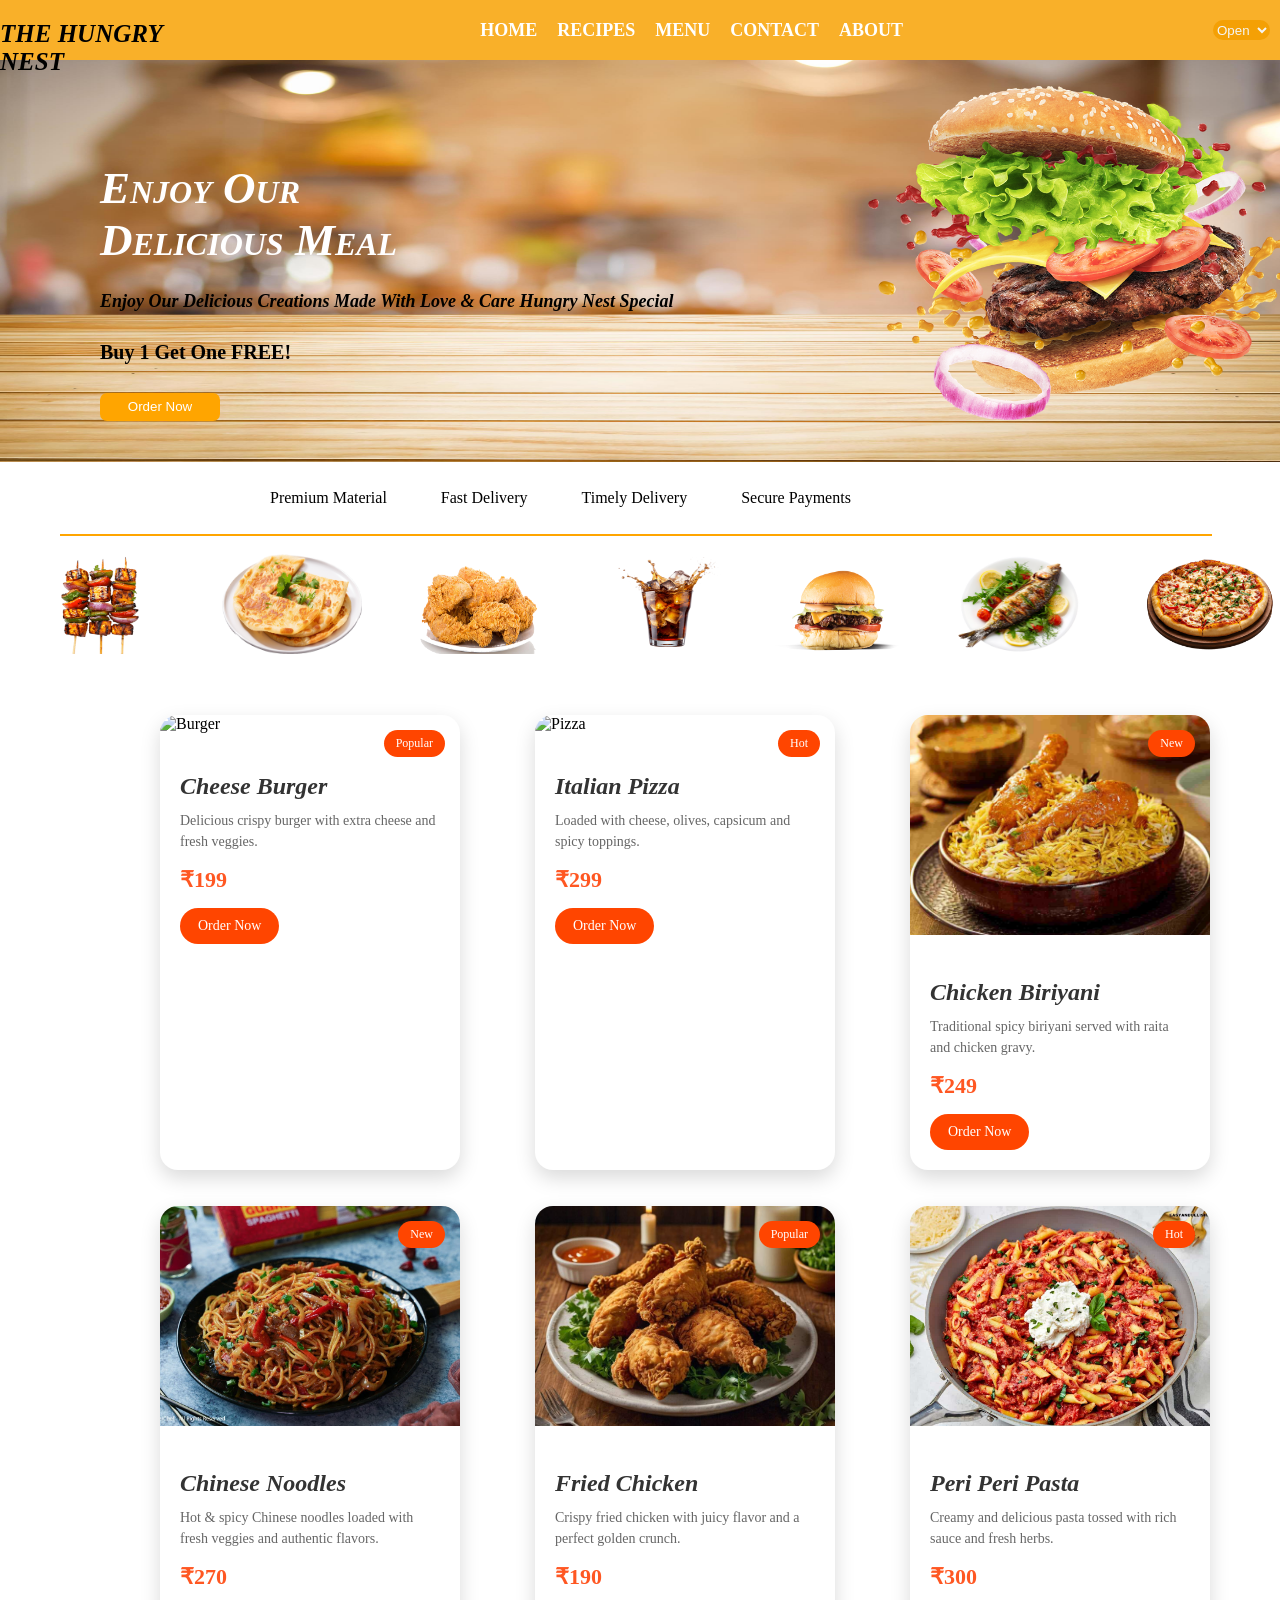
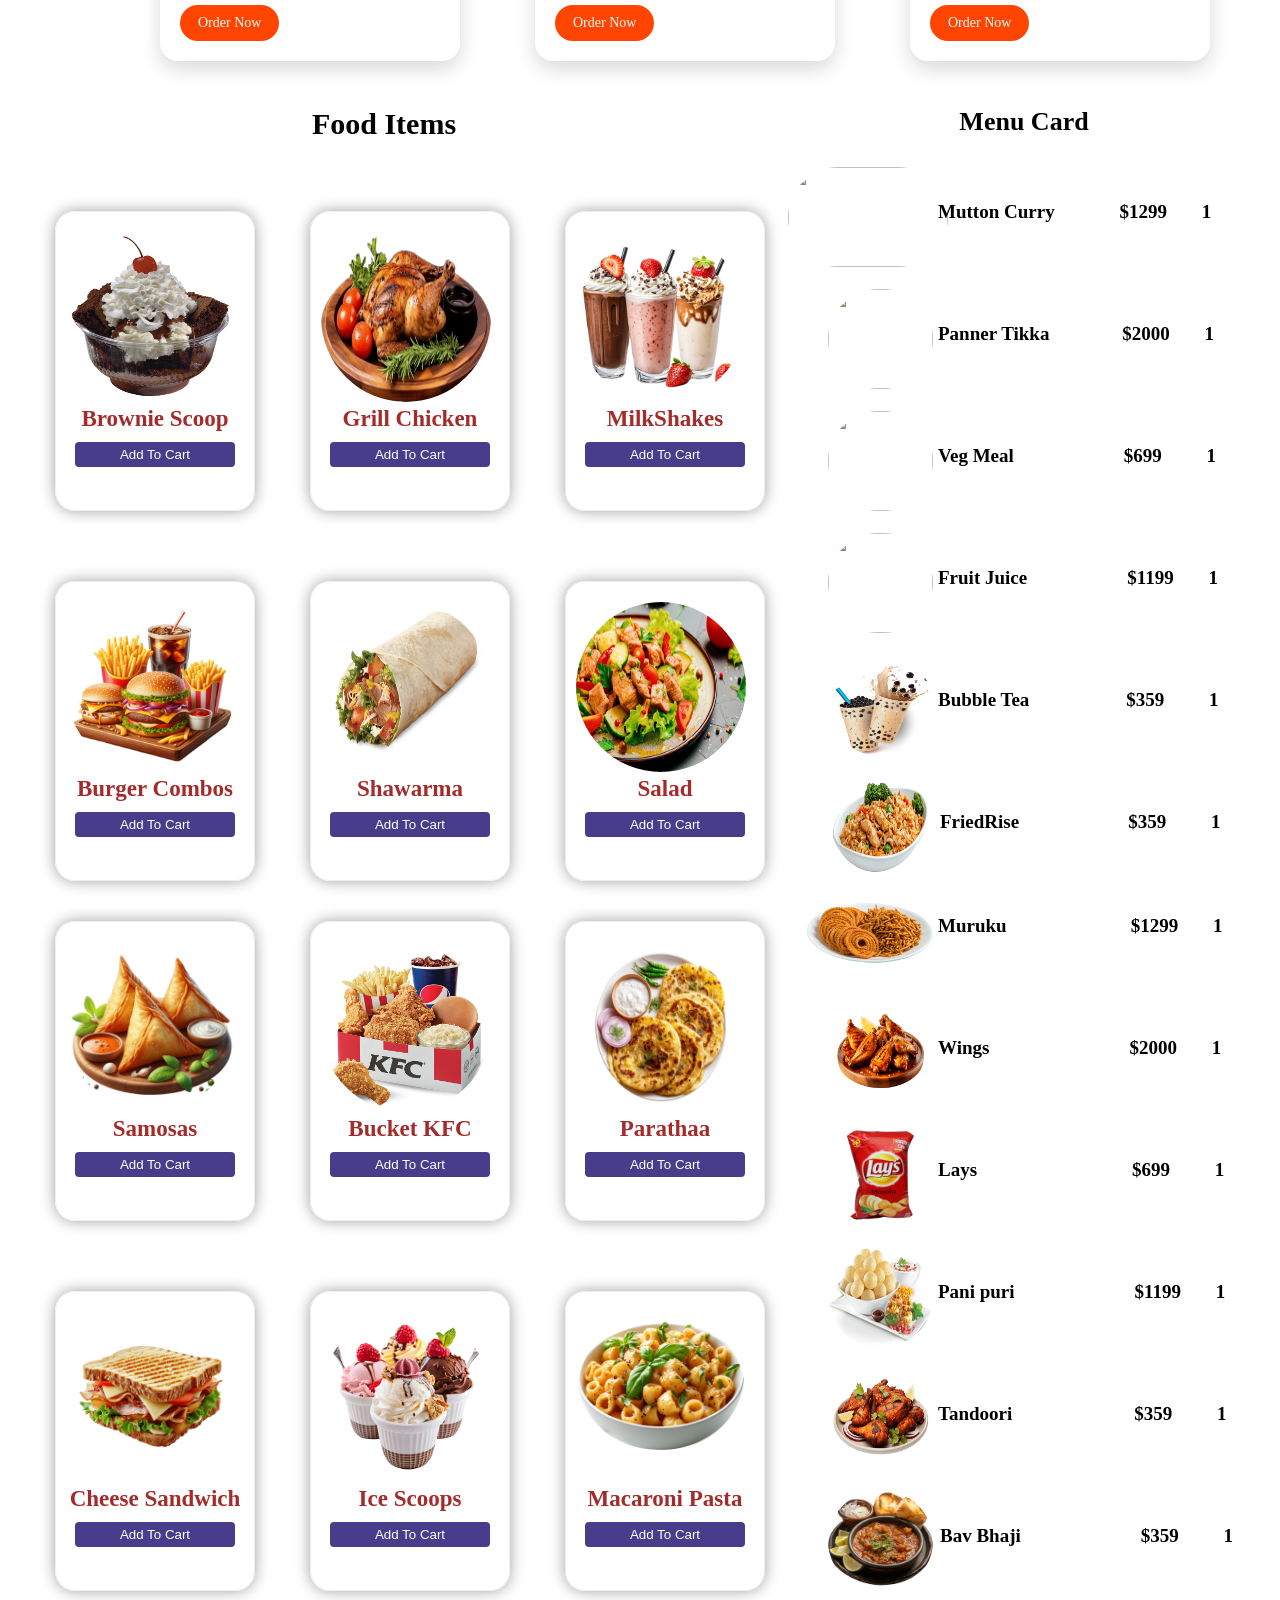
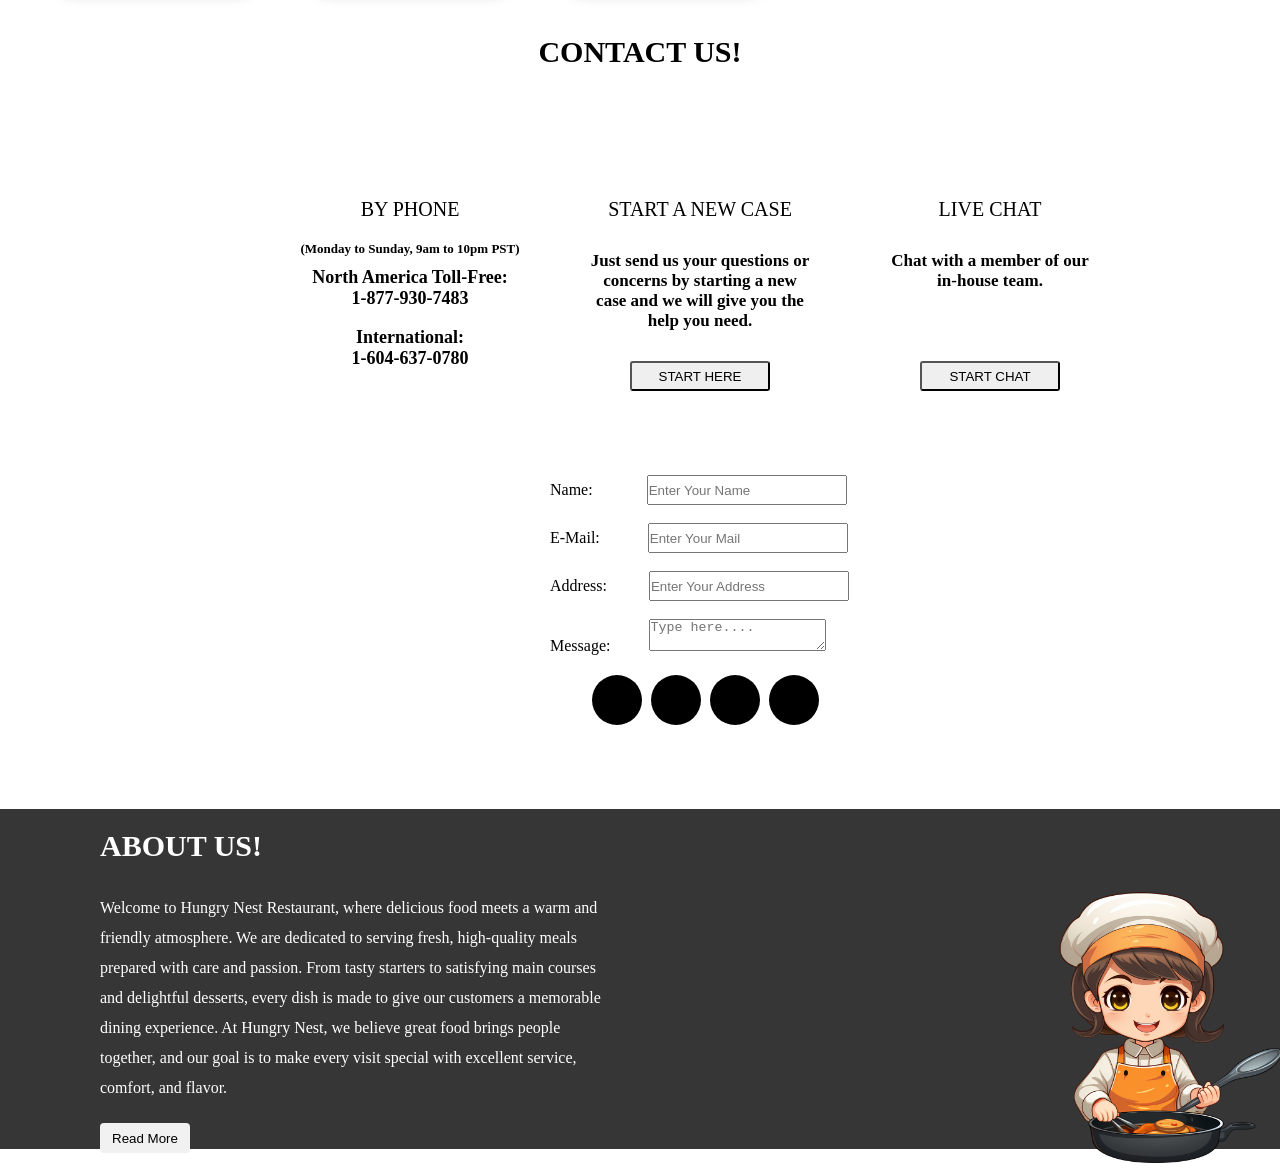
==== index.html @ 7119bdcb "First commit files" ====
<!DOCTYPE html>
<html lang="en">
<head>
    <meta charset="UTF-8">
    <meta name="viewport" content="width=device-width, initial-scale=1.0">
    <title>The Hungry Nest</title>
    <link rel="stylesheet" href="https://cdnjs.cloudflare.com/ajax/libs/font-awesome/7.0.1/css/all.min.css" integrity="sha512-2SwdPD6INVrV/lHTZbO2nodKhrnDdJK9/kg2XD1r9uGqPo1cUbujc+IYdlYdEErWNu69gVcYgdxlmVmzTWnetw==" crossorigin="anonymous" referrerpolicy="no-referrer" />
    <link rel="stylesheet" href="./style.css">
    <link rel="icon" href="../hungrynest.png">
</head>
<body>
    <!-- <div class="animation">
     <div class="hotel-card">
    <div class="overlay"></div>

    <div class="content">
      <h1 style="margin-top: -550px;margin-left: 470px;color: white;">WELCOME TO THE HOTEL</h1> 
      <h1 class="royal" style="color: yellow;">The Hungry Nest</h1>
      <p>Delicious Food • Luxury Dining • Family Friendly</p>
      <a href="#manage"><button class="btn-1">Book Table</button></a> 
    </div>
  </div>
    </div> 
   <br> <br>  -->
    <div class="position">

    <div class="com">
        <nav class="topic">
             <!-- <i class="fa-solid fa-circle-user" style="margin-top: 33px;font-size: 20px;color:white;"></i> -->
            <h2 id="manage">THE HUNGRY NEST</h2>
            <a href="#home" style="text-decoration: none;"> <h3 style="margin-left: 280px;">HOME</h3></a> 
             <a href="#recipes" style="text-decoration: none;"><h3 style="margin-left: 20px;">RECIPES</h3></a>
            <a href="#menu" style="text-decoration: none;" ><h3 style="margin-left: 20px;">MENU</h3></a>
            <a href="#contact" style="text-decoration: none;"><h3 style="margin-left: 20px;">CONTACT</h3></a> 
             <a href="#about" style="text-decoration: none;"><h3 style="margin-left: 20px;">ABOUT</h3></a> 
            <i class="fa-solid fa-bell" style="margin-top: 20px;font-size: 19px;color:white;margin-left: 300px;"></i>
      
        <select name="select" id="dash">
        <option value="">Open</option>
        <option value="review">Review</option>
       <option value="location">Location</option>
        <option value="logout">Call Now</option>
        <option value="logout">LogOut</option>
     </select>
     <i class="fa-solid fa-bars" style="font-size: 19px;color: white;margin-top: 20px;margin-left: 10px;"></i>
            
            </nav>
            <br>
        <!-- <div class="marque"> -->
      <!-- <marquee direction="right" scrollamount="30" style="color:wheat;font-size: 23px;margin-top: -15px;">  Welcome To Hotel Royal Feast - Delicious Food Premium Taste. Family Friendly Dinning.</marquee> -->
        <img src="../burger-png-png-images-yellow-images-12.png" style="width: 480px;height: 350px;margin-left: 860px;margin-top: 60px;">
         <h4 style="font-size: 45px;margin-left: 100px;margin-top: -270px; font-style: italic;color:white;font-variant: small-caps;color: white; " >Enjoy Our <br> Delicious Meal  <br>  <span style="font-size: 18px;color: black;font-size: normal;font-variant: normal;">Enjoy Our Delicious Creations Made With Love & Care Hungry Nest Special  </span> <br> <span style="font-size: 20px;font-style: normal;color:black;font-variant: normal;">Buy 1 Get One FREE!</span> 
      <br>   <button style="background-color: orange;color: white;border: none;width: 120px;height: 28px;border-radius: 7px;" >Order Now</button></h4>
         
    <!-- </div> -->
    </div>

    <div>
        <i class="fa-solid fa-pizza-slice" style="margin-left: 270px;margin-top: 40px;font-size: 45px;color: orange;"></i> Premium Material 
        <i class="fa-regular fa-clock" style="font-size: 45px;color: orange;margin-left: 50px;"></i> Fast Delivery  
        <i class="fa-regular fa-face-smile" style="font-size: 45px;color: orange;margin-left: 50px;"></i> Timely Delivery 
        <i class="fa-solid fa-square-parking" style="font-size: 45px;color: orange;margin-left: 50px;"></i> Secure Payments 
    </div>
    <hr>
    <br>
    <div class="image">
       <img src="../bbqqq.png" style="width: 140px;height: 100px;">
        <img src="../thai-roti.webp" style="width: 140px;height: 100px;margin-left: 60px;">
       <img src="../chicken.png" style="width: 140px;height: 100px;margin-left: 55px;"> 
       <img src="../drink.webp" style="width: 140px;height: 100px;margin-left: 50px;">
        <img src="../burger.png" style="width: 140px;height: 155px;margin-left: 40px;margin-top: -30px;">
       <img src="../fish.webp" style="width: 140px;height: 100px;margin-left: 50px;">
       <img src="../pizza.png" style="width: 140px;height: 100px;margin-left: 60px;">


    </div>
    
    <br><br>  
    <div id="recipes">

    <div class="menu-container">

    <!-- Card 1 -->
    <div class="menu-card">
      <span class="tag">Popular</span>

      <img src="https://images.unsplash.com/photo-1568901346375-23c9450c58cd?q=80&w=1200&auto=format&fit=crop" alt="Burger">

      <div class="menu-content">
        <h2>Cheese Burger</h2>
        <p>Delicious crispy burger with extra cheese and fresh veggies.</p>

        <div class="price">₹199</div>

        <a href="#" class="btn">Order Now</a>
      </div>
    </div>

    <!-- Card 2 -->
    <div class="menu-card">
      <span class="tag">Hot</span>

      <img src="https://images.unsplash.com/photo-1513104890138-7c749659a591?q=80&w=1200&auto=format&fit=crop" alt="Pizza">

      <div class="menu-content">
        <h2>Italian Pizza</h2>
        <p>Loaded with cheese, olives, capsicum and spicy toppings.</p>

        <div class="price">₹299</div>

        <a href="#" class="btn">Order Now</a>
      </div>
    </div>

    <!-- Card 3 -->
    <div class="menu-card">
      <span class="tag">New</span>

      <img src="../bowl bir.jpg">

      <div class="menu-content">
        <h2>Chicken Biriyani</h2>
        <p>Traditional spicy biriyani served with raita and chicken gravy.</p>

        <div class="price">₹249</div>

        <a href="#" class="btn">Order Now</a>
      </div>
    </div>
  </div>

  <br> <br>

  <div class="menu-container">

    <!-- Card 1 -->
    <div class="menu-card">
      <span class="tag">New</span>

      <img src="../new noodels.jpg" alt="Burger">

      <div class="menu-content">
        <h2>Chinese Noodles</h2>
        <p>Hot & spicy Chinese noodles loaded with fresh veggies and authentic flavors.</p>

        <div class="price">₹270</div>

        <a href="#" class="btn">Order Now</a>
      </div>
    </div>

    <!-- Card 2 -->
    <div class="menu-card">
      <span class="tag">Popular</span>

      <img src="../new frid.jpg" alt="Pizza">

      <div class="menu-content">
        <h2>Fried Chicken</h2>
        <p>Crispy fried chicken with juicy flavor and a perfect golden crunch.</p>

        <div class="price">₹190</div>

        <a href="#" class="btn">Order Now</a>
      </div>
    </div>

    <!-- Card 3 -->
    <div class="menu-card">
      <span class="tag">Hot</span>

      <img src="../peri peri pasta.jpg">

      <div class="menu-content">
        <h2>Peri Peri Pasta</h2>
        <p>Creamy and delicious pasta tossed with rich sauce and fresh herbs.</p>

        <div class="price">₹300</div>

        <a href="#" class="btn">Order Now</a>
      </div>
    </div>
  </div>
<br> <br>
  </div> 
   <div id="menu">
   <div class="management">
    
    <div class="d-1">
         <h1 style="font-size: 30px;margin-top: 10px;text-align: center;color: black;"> Food Items</i></h1> 
         <div class="box1">
          <img src="../brounie.png" style="width: 170px;height:170px;margin-left: 10px;margin-top: 20px;border-radius: 100px;">
          <h1 style="font-size: 23px;text-align: center;color: brown;">Brownie Scoop</h1>
          <button style="width: 160px;height: 25px;background-color: darkslateblue;color: white;margin-left: 19px;margin-top: 10px;border-radius: 4px;border: none;">Add To Cart</button>
         </div>
         <div class="box1">
          <img src="../gril.webp" style="width: 170px;height:170px;margin-left: 10px;margin-top: 20px;border-radius: 100px;">
          <h1 style="font-size: 23px;text-align: center;color: brown;">Grill Chicken</h1>
          <button style="width: 160px;height: 25px;background-color: darkslateblue;color: white;margin-left: 19px;margin-top: 10px;border-radius: 4px;border: none;">Add To Cart</button>
         </div>
          <div class="box1">
          <img src="../shakes.webp" style="width: 170px;height:170px;margin-left: 10px;margin-top: 20px;border-radius: 100px;">
          <h1 style="font-size: 23px;text-align: center;color: brown;">MilkShakes</h1>
          <button style="width: 160px;height: 25px;background-color: darkslateblue;color: white;margin-left: 19px;margin-top: 10px;border-radius: 4px;border: none;">Add To Cart</button>
         </div>
         <div class="box1">
          <img src="../comboo.webp" style="width: 170px;height:170px;margin-left: 10px;margin-top: 20px;border-radius: 100px;">
          <h1 style="font-size: 23px;text-align: center;color: brown;">Burger Combos</h1>
          <button style="width: 160px;height: 25px;background-color: darkslateblue;color: white;margin-left: 19px;margin-top: 10px;border-radius: 4px;border: none;">Add To Cart</button>
         </div>
          <div class="box1">
          <img src="../shawarma.png" style="width: 170px;height:170px;margin-left: 10px;margin-top: 20px;border-radius: 100px;">
          <h1 style="font-size: 23px;text-align: center;color: brown;">Shawarma</h1>
          <button style="width: 160px;height: 25px;background-color: darkslateblue;color: white;margin-left: 19px;margin-top: 10px;border-radius: 4px;border: none;">Add To Cart</button>
         </div>
         <div class="box1">
          <img src="../chicken salad.jpg" style="width: 170px;height:170px;margin-left: 10px;margin-top: 20px;border-radius: 100px;">
          <h1 style="font-size: 23px;text-align: center;color: brown;">Salad</h1>
          <button style="width: 160px;height: 25px;background-color: darkslateblue;color: white;margin-left: 19px;margin-top: 10px;border-radius: 4px;border: none;">Add To Cart</button>
         </div>


    </div>
    <div class="d-2">
         <h6 style="font-size: 26px;margin-top: 10px;text-align: center; border-radius: 50%;">Menu Card</h6>
        <img src="./ai-generated-mutton-curry-with-rice-in-a-clay-plate-png.webp" style="width: 160px;height: 100px;margin-top: 30px;margin-left: 20px;border-radius: 50px;">
         <h6 style="font-size: 19px; margin-top: -70px;margin-left: 170px;"> Mutton Curry <span style="margin-left: 60px;">$1299</span> <i class="fa-solid fa-square-plus" style="margin-left: 30px;color:slategrey;"></i> 1 <i class="fa-solid fa-square-minus" style="color:grey;"></i></h6>
         <br> <br>
        <img src="./high-quality-mouth-watering-delicious-food-image-isolated-free-png.webp" style="width: 105px;height: 100px;margin-top: 30px;margin-left: 60px;border-radius: 50px;">
         <h6 style="font-size: 19px; margin-top: -70px;margin-left: 170px;">Panner Tikka <span style="margin-left: 68px;">$2000</span> <i class="fa-solid fa-square-plus" style="margin-left: 30px;color:slategrey;"></i> 1 <i class="fa-solid fa-square-minus" style="color: grey;"></i></h6>
         <br> <br>
          <img src="./veg-.png" style="width: 105px;height: 100px;margin-top: 30px;margin-left: 60px;border-radius: 50px;">
         <h6 style="font-size: 19px; margin-top: -70px;margin-left: 170px;">Veg Meal<span style="margin-left: 110px;">$699</span> <i class="fa-solid fa-square-plus" style="margin-left: 40px;color:slategrey;"></i> 1 <i class="fa-solid fa-square-minus" style="color: grey;"></i></h6>
         <br> <br> 
         <img src="./juice.png" style="width: 105px;height: 100px;margin-top: 30px;margin-left: 60px;border-radius: 50px;">
         <h6 style="font-size: 19px; margin-top: -70px;margin-left: 170px;">Fruit Juice<span style="margin-left: 100px;">$1199</span> <i class="fa-solid fa-square-plus" style="margin-left: 30px;color:slategrey;"></i> 1 <i class="fa-solid fa-square-minus" style="color: grey;"></i></h6>
        <br><br>
        <img src="../boba tea.webp" style="width: 105px;height: 100px;margin-top: 30px;margin-left: 60px;border-radius: 50px;">
         <h6 style="font-size: 19px; margin-top: -70px;margin-left: 170px;">Bubble Tea<span style="margin-left: 97px;">$359</span> <i class="fa-solid fa-square-plus" style="margin-left: 40px;color:slategrey;"></i> 1 <i class="fa-solid fa-square-minus" style="color: grey;"></i></h6>
         <br><br>
         <img src="../chicken fried rise.webp" style="width: 105px;height: 100px;margin-top: 30px;margin-left: 60px;border-radius: 50px;">
         <h6 style="font-size: 19px; margin-top: -70px;margin-left: 172px;">FriedRise<span style="margin-left: 109px;">$359</span> <i class="fa-solid fa-square-plus" style="margin-left: 40px;color:slategrey;"></i> 1 <i class="fa-solid fa-square-minus" style="color: grey;"></i></h6>
    
        </div>
</div>

 <br> <br> <br>
   <div class="management">
    
    <div class="d-1">
         <!-- <h1 style="font-size: 30px;margin-top: 10px;text-align: center;color: black;">Special Items</i></h1>  -->
         <div class="box1">
          <img src="../nicesamosa.png" style="width: 170px;height:170px;margin-left: 10px;margin-top: 20px;border-radius: 100px;">
          <h1 style="font-size: 23px;text-align: center;color: brown;">Samosas</h1>
          <button style="width: 160px;height: 25px;background-color: darkslateblue;color: white;margin-left: 19px;margin-top: 10px;border-radius: 4px;border: none;">Add To Cart</button>
         </div>
         <div class="box1">
          <img src="../kfccc.png" style="width: 170px;height:170px;margin-left: 10px;margin-top: 20px;border-radius: 100px;">
          <h1 style="font-size: 23px;text-align: center;color: brown;">Bucket KFC</h1>
          <button style="width: 160px;height: 25px;background-color: darkslateblue;color: white;margin-left: 19px;margin-top: 10px;border-radius: 4px;border: none;">Add To Cart</button>
         </div>
          <div class="box1">
          <img src="../paratha.webp" style="width: 170px;height:170px;margin-left: 10px;margin-top: 20px;border-radius: 100px;">
          <h1 style="font-size: 23px;text-align: center;color: brown;">Parathaa</h1>
          <button style="width: 160px;height: 25px;background-color: darkslateblue;color: white;margin-left: 19px;margin-top: 10px;border-radius: 4px;border: none;">Add To Cart</button>
         </div>
         <div class="box1">
          <img src="../sandwich.webp" style="width: 170px;height:170px;margin-left: 10px;margin-top: 20px;border-radius: 100px;">
          <h1 style="font-size: 23px;text-align: center;color: brown;">Cheese Sandwich</h1>
          <button style="width: 160px;height: 25px;background-color: darkslateblue;color: white;margin-left: 19px;margin-top: 10px;border-radius: 4px;border: none;">Add To Cart</button>
         </div>
          <div class="box1">
          <img src="../icecream cup.webp" style="width: 170px;height:170px;margin-left: 10px;margin-top: 20px;border-radius: 100px;">
          <h1 style="font-size: 23px;text-align: center;color: brown;">Ice Scoops</h1>
          <button style="width: 160px;height: 25px;background-color: darkslateblue;color: white;margin-left: 19px;margin-top: 10px;border-radius: 4px;border: none;">Add To Cart</button>
         </div>
         <div class="box1">
          <img src="../macaroni.png" style="width: 170px;height:170px;margin-left: 10px;margin-top: 20px;border-radius: 100px;">
          <h1 style="font-size: 23px;text-align: center;color: brown;">Macaroni Pasta</h1>
          <button style="width: 160px;height: 25px;background-color: darkslateblue;color: white;margin-left: 19px;margin-top: 10px;border-radius: 4px;border: none;">Add To Cart</button>
         </div>

    </div>

    <div class="d-2">
         <!-- <h6 style="font-size: 26px;margin-top: 10px;margin-left: 60px; border-radius: 50%;">Card</h6> -->
        <img src="../murukusedai.png" style="width: 160px;height: 100px;margin-top: 30px;margin-left: 20px;border-radius: 50px;">
         <h6 style="font-size: 19px; margin-top: -70px;margin-left: 170px;">Muruku<span style="margin-left: 124px;">$1299</span> <i class="fa-solid fa-square-plus" style="margin-left: 30px;color:slategrey;"></i> 1 <i class="fa-solid fa-square-minus" style="color:grey;"></i></h6>
         <br> <br>
        <img src="../wings.webp" style="width: 105px;height: 100px;margin-top: 30px;margin-left: 60px;border-radius: 50px;">
         <h6 style="font-size: 19px; margin-top: -70px;margin-left: 170px;">Wings<span style="margin-left: 140px;">$2000</span> <i class="fa-solid fa-square-plus" style="margin-left: 30px;color:slategrey;"></i> 1 <i class="fa-solid fa-square-minus" style="color: grey;"></i></h6>
         <br> <br>
          <img src="../layssss.png" style="width: 105px;height: 100px;margin-top: 30px;margin-left: 60px;border-radius: 50px;">
         <h6 style="font-size: 19px; margin-top: -70px;margin-left: 170px;">Lays<span style="margin-left: 155px;">$699</span> <i class="fa-solid fa-square-plus" style="margin-left: 40px;color:slategrey;"></i> 1 <i class="fa-solid fa-square-minus" style="color: grey;"></i></h6>
         <br> <br> 
         <img src="../pani-puri-png-8.png" style="width: 105px;height: 100px;margin-top: 30px;margin-left: 60px;border-radius: 50px;">
         <h6 style="font-size: 19px; margin-top: -70px;margin-left: 170px;">Pani puri<span style="margin-left: 120px;">$1199</span> <i class="fa-solid fa-square-plus" style="margin-left: 30px;color:slategrey;"></i> 1 <i class="fa-solid fa-square-minus" style="color: grey;"></i></h6>
        <br><br>
        <img src="../tandoori.webp" style="width: 105px;height: 100px;margin-top: 30px;margin-left: 60px;border-radius: 50px;">
         <h6 style="font-size: 19px; margin-top: -70px;margin-left: 170px;">Tandoori<span style="margin-left: 122px;">$359</span> <i class="fa-solid fa-square-plus" style="margin-left: 40px;color:slategrey;"></i> 1 <i class="fa-solid fa-square-minus" style="color: grey;"></i></h6>
         <br><br>
         <img src="../bav bhaji.png" style="width: 105px;height: 100px;margin-top: 30px;margin-left: 60px;border-radius: 50px;">
         <h6 style="font-size: 19px; margin-top: -70px;margin-left: 172px;">Bav Bhaji<span style="margin-left: 120px;">$359</span> <i class="fa-solid fa-square-plus" style="margin-left: 40px;color:slategrey;"></i> 1 <i class="fa-solid fa-square-minus" style="color: grey;"></i></h6>
    
        </div>
</div>

</div>
<hr class="in">
   <!-- <div id="about">
     <div class="comon">
      <h1 class="abt">ABOUT US!</h1>
      <p class="para">Welcome to Hungry Nest Restaurant, where delicious food meets a warm and friendly atmosphere. We are dedicated to serving fresh, high-quality meals prepared with care and passion. From tasty starters to satisfying main courses and delightful desserts, every dish is made to give our customers a memorable dining experience. At Hungry Nest, we believe great food brings people together, and our goal is to make every visit special with excellent service, comfort, and flavor.</p>
      <button class="btn-0">ReedMore</button>
      <div>
        <img src="../cutie.webp" style="width: 300px;height: 280px;margin-left: 1000px;margin-top: -290px;">
      </div>
    </div>
    </div> -->
   <br> <br>  <br>
   <div id="contact" class="work">

    <div>
       <h1 style="font-size: 30px;text-align: center;margin-top: 10px">CONTACT US!</h1>
      
         <div class="man1">
          <i class="fa-solid fa-headset" style="font-size: 60px;margin-left: 75px;color: orange;"></i>
           <h5 style="font-size: 20px;text-align: center;margin-top: 20px;font-weight: lighter;">BY PHONE</h5>
           <h5 style="font-size: 13px;text-align: center;margin-top: 20px;">(Monday to Sunday, 9am to 10pm PST)</h5>
           <h5 style="font-size: 18px;text-align: center;margin-top: 10px;">North America Toll-Free:</h5>
           <h5 style="font-size: 18px;text-align: center;">1-877-930-7483</h5>
            <br>
            <h5 style="font-size: 18px;text-align: center;">International:</h5>
            <h5 style="font-size: 18px;text-align: center;">1-604-637-0780</h5>
         </div>

         <div class="man2">
          <i class="fa-solid fa-book" style="font-size: 60px;margin-left: 75px;color: orange;"></i>
            <h5 style="font-size: 20px;text-align: center;margin-top: 20px;font-weight: lighter;">START A NEW CASE</h5>
          <h5 style="font-size: 17px;;margin-top: 20px;padding: 10px; text-align: center;">Just send us your questions or concerns by starting a new case and we will give you the help you need.</h5>
           <button style="width: 140px;height: 30px;margin-top: 20px;margin-left: 50px;border-radius: 3px;">START HERE</button>
         </div>
         
          <div class="man3">
             <i class="fa-brands fa-rocketchat" style="font-size: 60px;margin-left: 80px;color: orange;"></i>
              <h5 style="font-size: 20px;text-align: center;margin-top: 20px;font-weight: lighter;">LIVE CHAT</h5>
             <h5 style="font-size: 17px;;margin-top: 20px;padding: 10px;text-align: center;">Chat with a member of our in-house team.</h5>
             <button style="width: 140px;height: 30px;margin-top: 60px;margin-left: 50px;border-radius: 3px;">START CHAT</button>
         </div>
  
    </div>

    <div class="boxx">
       <br><br>
       <label for="text">Name:</label>
       <input type="text" placeholder="Enter Your Name" style="margin-left: 50px;">
        <br> <br>
       <label for="text">E-Mail:</label>
       <input type="text" placeholder="Enter Your Mail" style="margin-left: 44px;">
      <br> <br>
       <label for="text">Address:</label> 
       <input type="text" placeholder="Enter Your Address" style="margin-left: 38px;">
        <br> <br>
       <label for="text">Message:</label>
      <textarea name="" id="" placeholder="Type here...." style="margin-left: 35px;"></textarea>
      
  <div class="socials">
  <a href="#"><i class="fa-solid fa-phone" style="color:limegreen;width: 50px;height: 50px;border-radius: 50%;background-color: black; font-size: 22px;padding: 13px;" ></i></a>

  <a href="#"><i class="fa-brands fa-whatsapp" style="color: green;width: 50px;height: 50px;border-radius: 50%;background-color: black; font-size: 22px;padding: 13px;margin-left: 17px;"></i></a>

  <a href="#"><i class="fa-brands fa-facebook" style="color:blue;width: 50px;height: 50px;border-radius: 50%;background-color:black; font-size: 22px;padding: 13px;margin-left: 17px;"></i></a>

  <a href="#"><i class="fa-brands fa-instagram" style="color: palevioletred;width: 50px;height: 50px;border-radius: 50%;background-color: black; font-size: 22px;padding: 13px;margin-left: 17px;"></i></a>
</div>

    </div>
   </div>


   <div id="about">
     <div class="comon">
      <h1 class="abt">ABOUT US!</h1>
      <p class="para">Welcome to Hungry Nest Restaurant, where delicious food meets a warm and friendly atmosphere. We are dedicated to serving fresh, high-quality meals prepared with care and passion. From tasty starters to satisfying main courses and delightful desserts, every dish is made to give our customers a memorable dining experience. At Hungry Nest, we believe great food brings people together, and our goal is to make every visit special with excellent service, comfort, and flavor.</p>
      <button class="btn-0">Read More</button>
      <div>
        <img src="../cutie.webp" style="width: 300px;height: 280px;margin-left: 1000px;margin-top: -290px;">
         <!-- <div id="maps">
          <hr class="in">
       <iframe src="https://www.google.com/maps/embed?pb=!1m18!1m12!1m3!1d3887.936579516869!2d80.21896167484148!3d12.975908187339847!2m3!1f0!2f0!3f0!3m2!1i1024!2i768!4f13.1!3m3!1m2!1s0x3a525d70050d495f%3A0xe1b0d7791146206d!2sCode99%20IT%20Academy!5e0!3m2!1sen!2sin!4v1774336863506!5m2!1sen!2sin" width="200" height="180" style="border:0;" allowfullscreen="" loading="lazy" referrerpolicy="no-referrer-when-downgrade"></iframe>
   </div> -->
      </div>
    </div>
    </div>
   </div>
</body>
</html>
---- style.css ----
*{
    box-sizing: border-box;
    margin: 0px;
    padding: 0px;
}
.hotel-card{
  position:relative;
  width:100%;
  height:650px;
  /* margin-left: 70px; */
  /* margin-top: 30px; */
  border-radius:20px;
  overflow:hidden;
  cursor:pointer;
  background:url('https://images.unsplash.com/photo-1552566626-52f8b828add9')
  center/cover no-repeat;
  /* background-image: url(https://dynamic-media-cdn.tripadvisor.com/media/photo-o/15/76/2a/ab/facade.jpg?w=1200&h=-1&s=1); */
  transition:0.5s ease;
  box-shadow:0 10px 30px rgba(0,0,0,0.5);
}
.hotel-card:hover{
  transform:scale(1.05);
}
.overlay{
  position:absolute;
  inset:0;
  background:linear-gradient( to top, rgba(0,0,0,0.9), rgba(0,0,0,0.2));
  transition:0.5s;
}

.hotel-card:hover .overlay{
  background:linear-gradient(to top,rgba(246, 142, 50, 0.9), rgba(0,0,0,0.3));
}

@media(max-width:900px){
    .stay-container{
        flex-direction: column;
    }
    .reverse{
        flex-direction: column;
    }
    .stay-content,.stay-image{
        width: 100%;
    }
    .stay-content{
        text-align: center;
    }
}

.content{
  position:absolute;
  bottom:30px;
  left:20px;
  color:white;
  transform:translateY(40px);
  transition:0.5s;
}

.hotel-card:hover .content{
  transform:translateY(0);
  opacity:1;
}

@media(max-width:900px){
    .stay-container{
        flex-direction: column;
    }
    .reverse{
        flex-direction: column;
    }
    .stay-content,.stay-image{
        width: 100%;
    }
    .stay-content{
        text-align: center;
    }
}

.content h1{
  font-size:32px;
  margin-bottom:10px;
}

.content p{
  font-size:15px;
  margin-bottom:20px;
  color:#f1f1f1;
}

.btn-1{
  padding:12px 25px;
  border:none;
  border-radius:30px;
  background:#fff;
  color:#ff6600;
  font-size:16px;
  font-weight:bold;
  /* cursor:pointer; */
  transition:0.3s;
}

@media(max-width:900px){
    .stay-container{
        flex-direction: column;
    }
    .reverse{
        flex-direction: column;
    }
    .stay-content,.stay-image{
        width: 100%;
    }
    .stay-content{
        text-align: center;
    }
}
button:hover{
  background:#222;
  color:#fff;
}
.royal{
    font-size: 35px;
    margin-top: 350px;
}
.background{
  background-image: url(../background.avif);
  background-repeat: no-repeat;
  background-size: 100% 100%;
}

.topic{
    width: 100%;
    height: 60px;
    border: none;
    display: flex;
     background-color:rgb(249, 176, 41) ;
     color:white;
     position: fixed;
     top: 0pxz;
     z-index: 1;
}

@media(max-width:900px){
    .stay-container{
        flex-direction: column;
    }
    .reverse{
        flex-direction: column;
    }
    .stay-content,.stay-image{
        width: 100%;
    }
    .stay-content{
        text-align: center;
    }
}
h2{
    margin-top: 20px;
    color:black;
    font-size: 25px;
    font-weight:bold;
    font-style: italic;
}
h3{
    margin-top: 20px;
    color:white;
    font-size: 18px;
}
@media(max-width:900px){
    .stay-container{
        flex-direction: column;
    }
    .reverse{
        flex-direction: column;
    }
    .stay-content,.stay-image{
        width: 100%;
    }
    .stay-content{
        text-align: center;
    }
}
.com{
    background-image: url(../brown-wooden-table-on-coffee-shop-or-restaurant-background-free-photo.jpg);
    background-repeat: no-repeat;
    background-size: 100% 100%;
    position: relative;
}
h4{
   border: none;
   width: 100%;
   height: 300px;
    /* background-color:rgb(246, 103, 103) ; */
    
   /* margin-top: 20px;
   border-radius: 30px; */
   /* box-shadow: 0px 0px 20px whitesmoke; */
   /* background-color: rgb(179, 221, 179); */
   /* background-color:rgb(177, 1, 1) ; */
}
@media(max-width:900px){
    .stay-container{
        flex-direction: column;
    }
    .reverse{
        flex-direction: column;
    }
    .stay-content,.stay-image{
        width: 100%;
    }
    .stay-content{
        text-align: center;
    }
}
hr{
    width: 90%;
    margin-left: 60px;
    margin-top: 20px;
    color: orange;
    border: 1px solid;
}
.image{
    display: flex;
    margin-left:40px;
}
option{
  background-color:orangered;
}
select{
  width: 57px;
  height: 20px;
  margin-top: 20px;
  margin-left: 10px;
  border: none;
  background-color:rgb(244, 160, 5);
  color: whitesmoke;
  border-radius: 20px;
}
.in{
    border: none;
}
@media(max-width:900px){
    .stay-container{
        flex-direction: column;
    }
    .reverse{
        flex-direction: column;
    }
    .stay-content,.stay-image{
        width: 100%;
    }
    .stay-content{
        text-align: center;
    }
}
.menu-container{
      width:100%;
      max-width:1100px;
      display:grid;
      grid-template-columns:repeat(auto-fit,minmax(250px,1fr));
      gap:25px;
      margin-left: 110px;
}
.menu-card{
      background:#fff;
      border-radius:18px;
      overflow:hidden;
      box-shadow:0 8px 20px rgba(0,0,0,0.15);
      transition:0.4s ease;
      position:relative;
       margin-left: 50px;
}
.menu-card:hover{
      transform:translateY(-10px) scale(1.02);
      box-shadow:0 15px 30px rgba(0,0,0,0.25);
}
.menu-card img{
      width:100%;
      height:220px;
      object-fit:cover;
      transition:0.4s;
}
.menu-card:hover img{
      transform:scale(1.08);
}
.menu-content{
      padding:20px;
}

.menu-content h2{
      color:#333;
      margin-bottom:10px;
      font-size:24px;
}
.menu-content p{
      color:#666;
      font-size:14px;
      line-height:1.5;
      margin-bottom:15px;
}

.price{
      font-size:22px;
      color:#ff5722;
      font-weight:bold;
      margin-bottom:15px;
}

.btn{
      display:inline-block;
      padding:10px 18px;
      border:none;
      /* background:#ff5722; */
      background-color:orangered;
      color:white;
      border-radius:25px;
      cursor:pointer;
      transition:0.3s;
      text-decoration:none;
      font-size:14px;
}

@media(max-width:900px){
    .stay-container{
        flex-direction: column;
    }
    .reverse{
        flex-direction: column;
    }
    .stay-content,.stay-image{
        width: 100%;
    }
    .stay-content{
        text-align: center;
    }
}

/* .btn:hover{
      background:#e64a19;
      transform:scale(1.05);
} */

.tag{
      position:absolute;
      top:15px;
      right:15px;
      /* background:#ff5722; */
      background-color: orangered;
      color:white;
      padding:6px 12px;
      border-radius:20px;
      font-size:12px;
      animation:blink 2s infinite;
 }
    @keyframes blink{
      0%{opacity:1;}
      50%{opacity:0.5;}
      100%{opacity:1;}
}

@media(max-width:900px){
    .stay-container{
        flex-direction: column;
    }
    .reverse{
        flex-direction: column;
    }
    .stay-content,.stay-image{
        width: 100%;
    }
    .stay-content{
        text-align: center;
    }
}
.management{
  width: 100%;
  height: 700px;
  border: none;
  display: flex;
  
}
.d-1{
  width: 60%;
  height: 700px;
  border: none;
  /* background-color:ghostwhite; */
}
.d-2{
  width: 40%;
  height: 800px;
  border: none;
   border-radius: 5px;
   transition: 1.5s;
  /* border:1px solid rgb(240, 238, 236);
   box-shadow: 0px 0px 15px rgb(226, 224, 224); */
}
.d-2 :hover{
   color:red;
}
.box1{
  width: 200px;
  height: 300px;
  border:1px solid rgb(240, 238, 236);
 box-shadow: 0px 0px 15px rgb(163, 161, 161);
 float: left;
 margin-left: 55px;
 margin-top: 70px;
 border-radius: 20px;
 transition: 1.5s;
}
.box1 :hover{
    /* transform:translateY(100px) translateX(100px); */
    transform: rotatey(200deg);
    transition-duration: 3s;

}
@media(max-width:900px){
    .stay-container{
        flex-direction: column;
    }
    .reverse{
        flex-direction: column;
    }
    .stay-content,.stay-image{
        width: 100%;
    }
    .stay-content{
        text-align: center;
    }
}
.abt{
   margin-left: 80px;
   padding: 20px;
  font-size: 30px;
  color:white;
  /* margin-top: 100px; */
  
}
.para{
  width: 40%;
  margin-left: 100px;
  margin-top: 10px;
  color:white;
  line-height: 30px;
  /* font-variant: small-caps; */
}
.btn-0{
  width: 90px;
  height: 30px;
  border-radius: 4px;
  margin-left: 100px;
  margin-top: 20px;
   border: none;
   background-color: #f1f1f1;
}

.comon{
  background-color: rgb(55, 54, 54);
  border: none;
  margin-top: 70px;
  height: 340px;
  animation:zoom 1s ease;
  /* height: 650px; */
  width: 100%;

}
label{
  margin-left: 40px;
}
input{
  height: 30px;
  width: 200px;
}
@media(max-width:900px){
    .stay-container{
        flex-direction: column;
    }
    .reverse{
        flex-direction: column;
    }
    .stay-content,.stay-image{
        width: 100%;
    }
    .stay-content{
        text-align: center;
    }
}
.socials {
  /* display: flex;
  gap: 20px;
  justify-content: center; */
  margin-top: 20px;
  display: flex;
  margin-left: 90px;
}

.socials a {
  transition: 0.3s;
  /* width: 50px;
  height: 50px; */
  display: flex;
  margin-left: -8px;
  /* align-items: center;
  justify-content: center; */
  text-decoration: none;
  /* border-radius: 50%;
  background-color:   black;
  font-size: 22px; */
}

.socials a:hover {
  transform: translateY(-10px);
}
@media(max-width:900px){
    .stay-container{
        flex-direction: column;
    }
    .reverse{
        flex-direction: column;
    }
    .stay-content,.stay-image{
        width: 100%;
    }
    .stay-content{
        text-align: center;
    }
}
.boxx{
  clear: both;
  border: none;
  width: 380px;
  height: 300px;
  /* background-color:pink; */
  border-radius: 20px;
  margin-left: 510px;
 
}
 .man1{
  border: none;
  width: 240px;
  height: 330px;
  float: left;
  margin-top: 40px;
  margin-left: 290px;
 }
 .man2{
  border: none;
  width: 240px;
  height: 330px;
  float: left;
  margin-left: 50px;
  margin-top: 40px;
 }
 .man3{
  border:none;
  width: 240px;
  height: 330px;
  float: left;
  margin-left: 50px;
  margin-top: 40px;
 }
 @media(max-width:900px){
    .stay-container{
        flex-direction: column;
    }
    .reverse{
        flex-direction: column;
    }
    .stay-content,.stay-image{
        width: 100%;
    }
    .stay-content{
        text-align: center;
    }
}
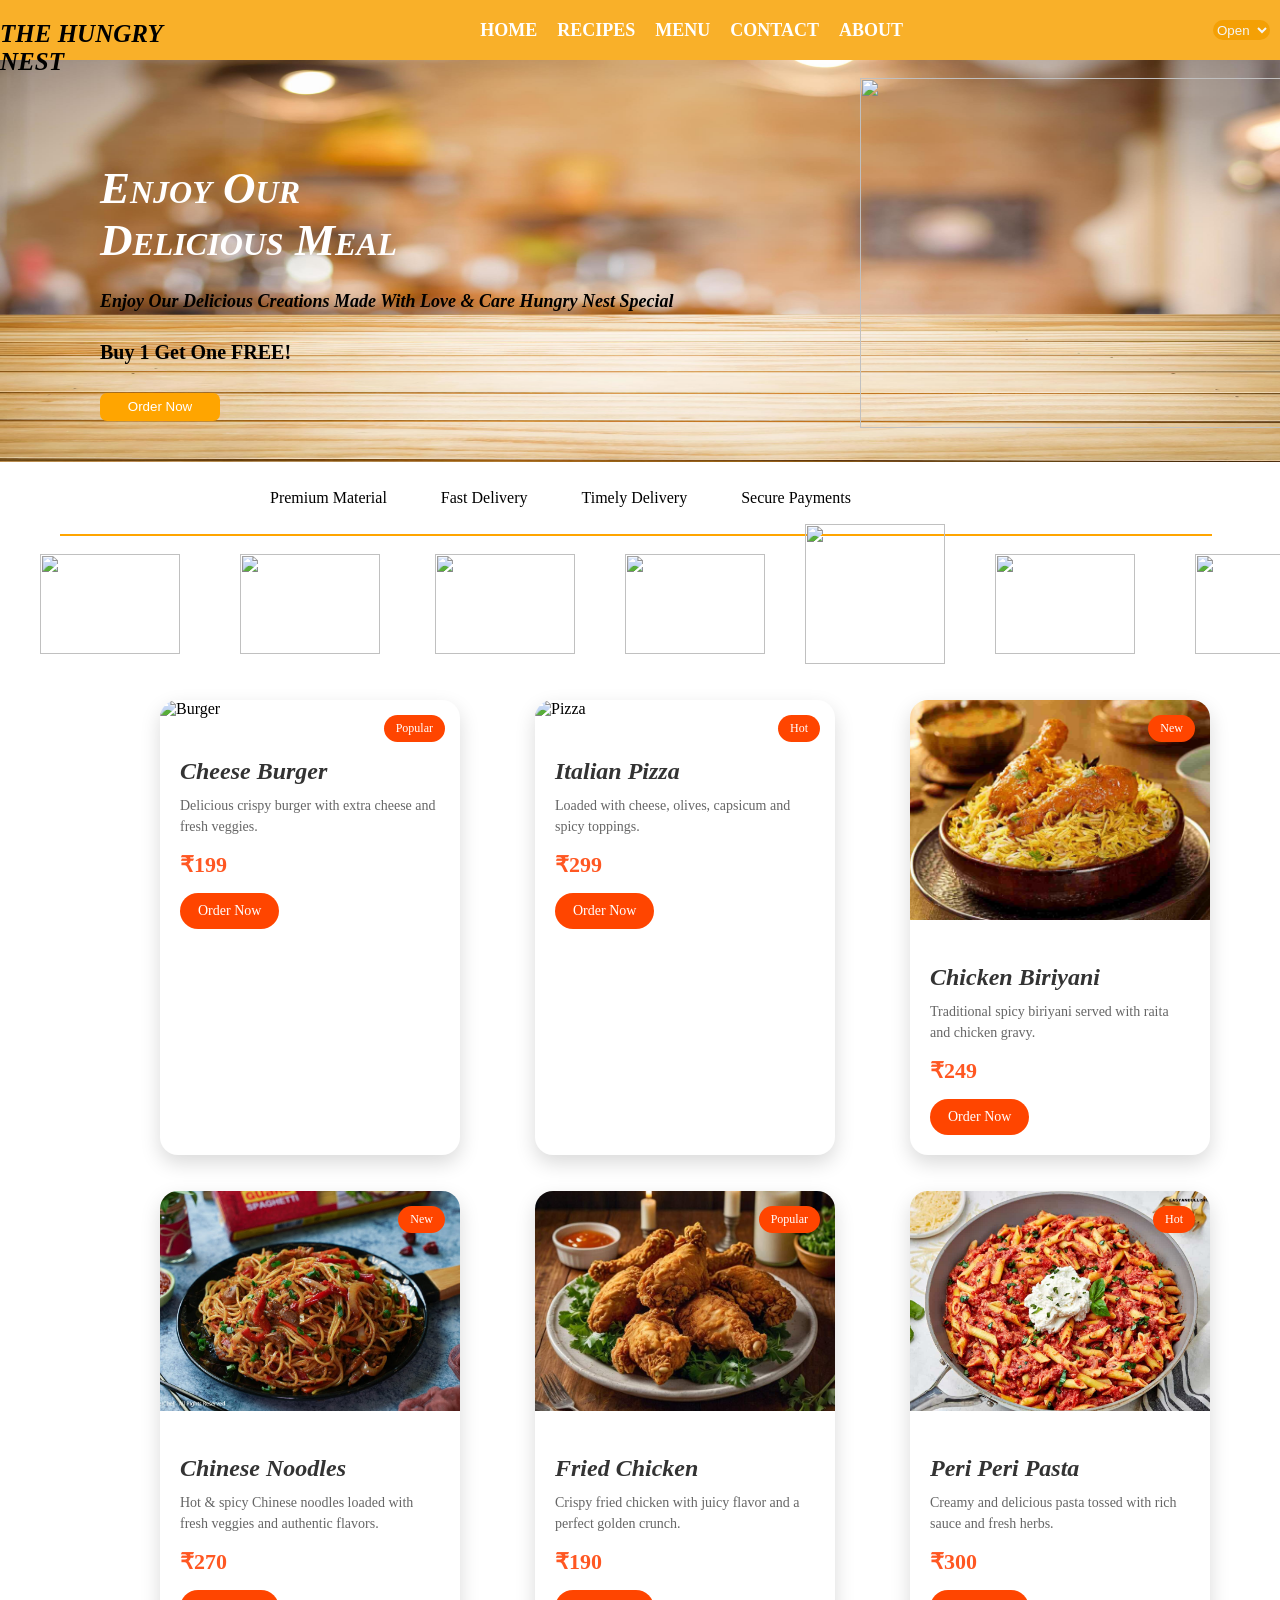
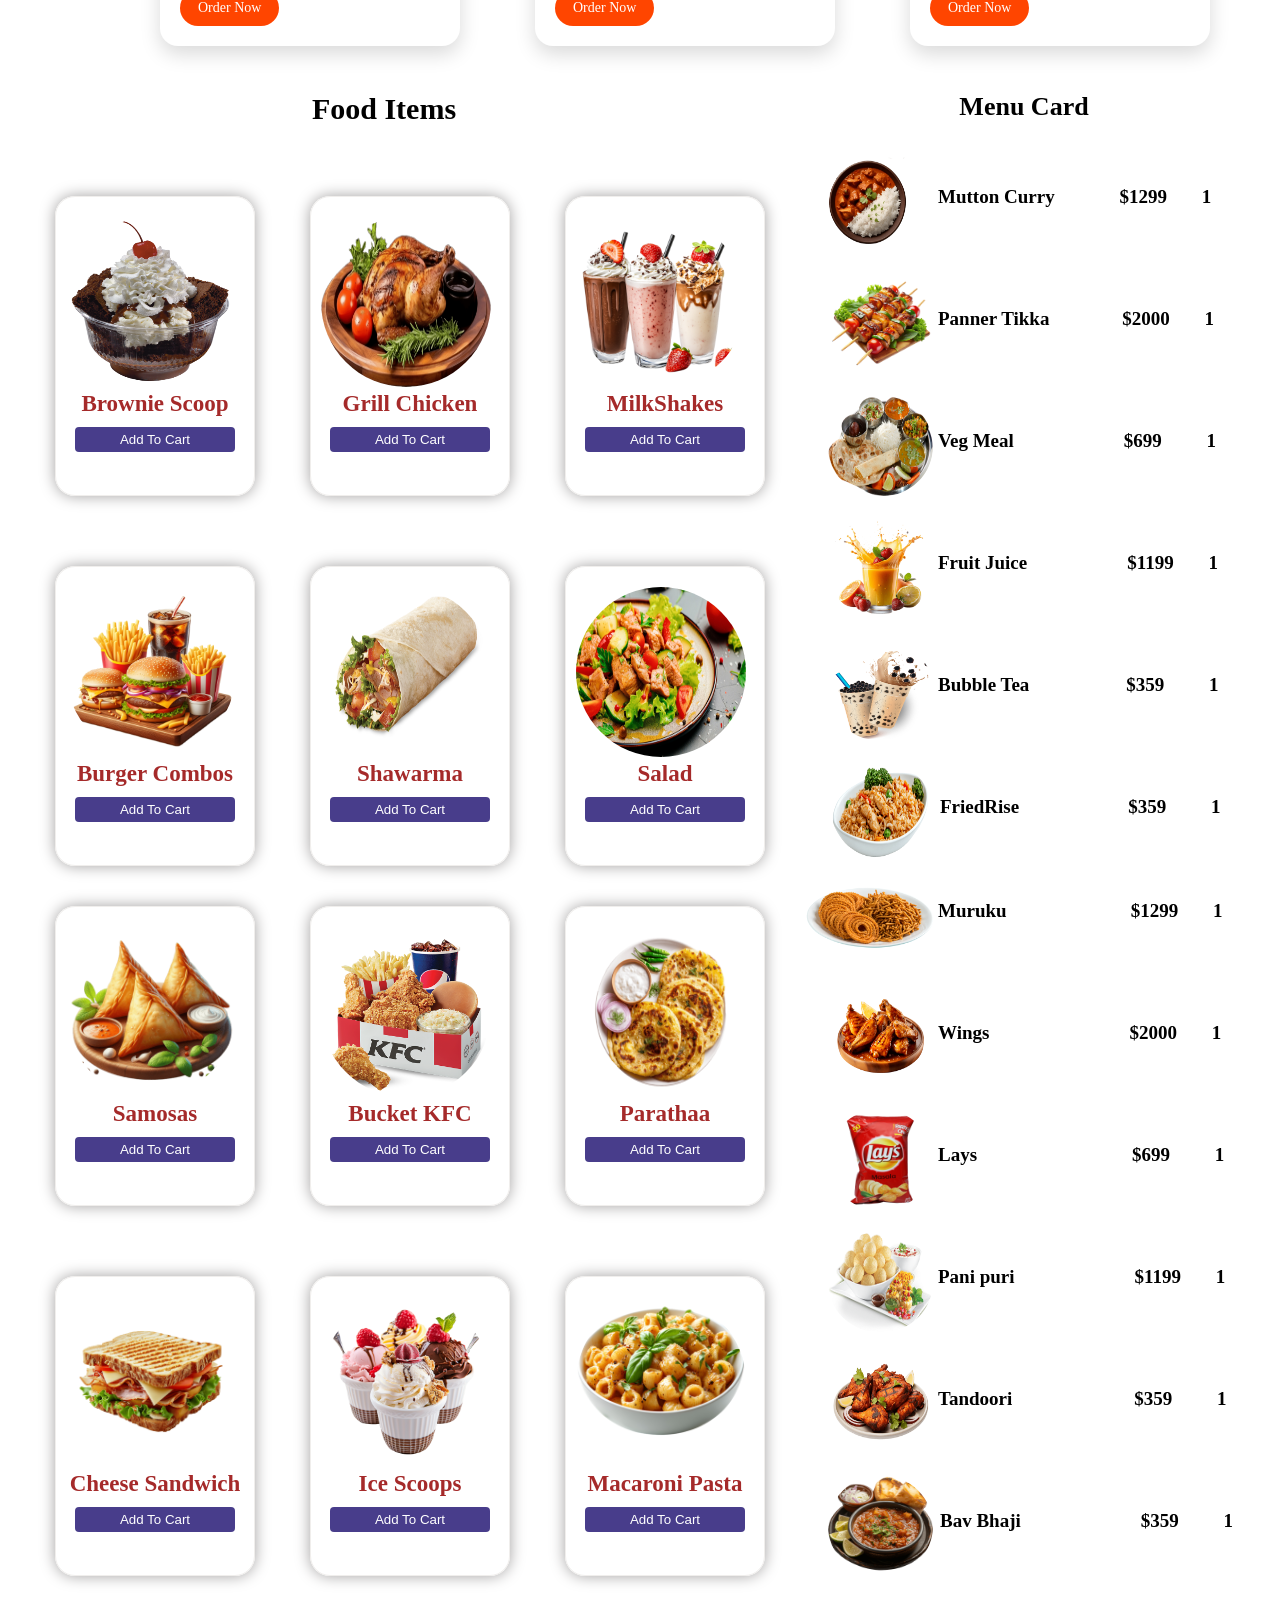
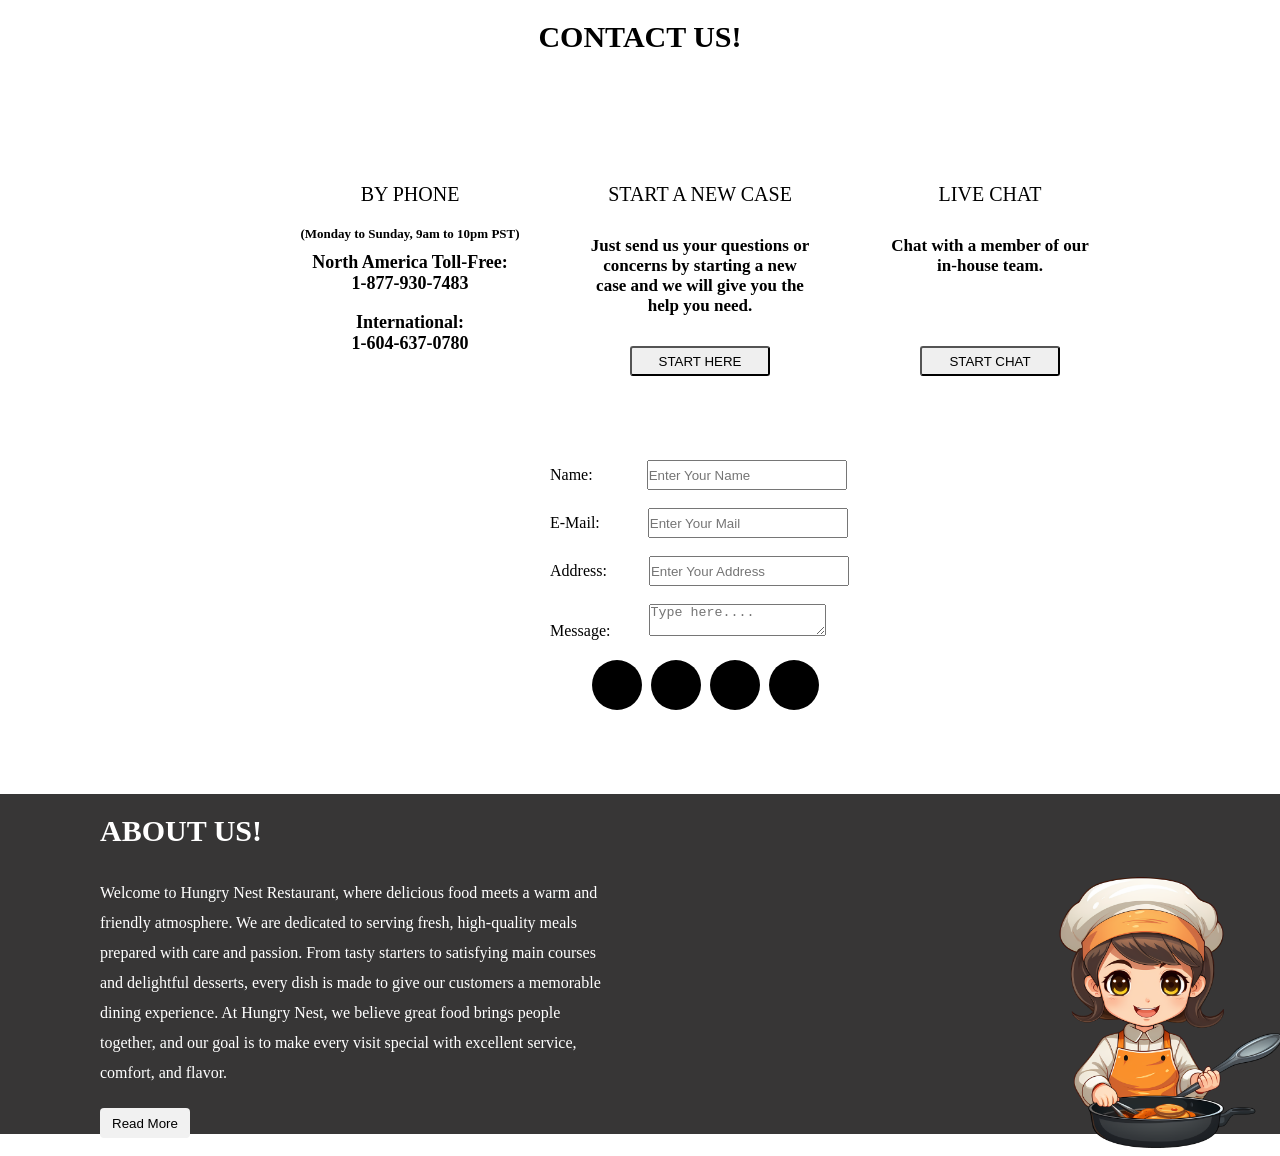
==== commit 87494069: "First commit file" ====
--- a/index.html
+++ b/index.html
@@ -10,8 +10,8 @@
 </head>
 <body>
     <!-- <div class="animation">
-     <div class="hotel-card">
-    <div class="overlay"></div>
+     <div class="hotel-card"> 
+    <div class="overlay"></div> 
 
     <div class="content">
       <h1 style="margin-top: -550px;margin-left: 470px;color: white;">WELCOME TO THE HOTEL</h1> 
@@ -48,7 +48,7 @@
             <br>
         <!-- <div class="marque"> -->
       <!-- <marquee direction="right" scrollamount="30" style="color:wheat;font-size: 23px;margin-top: -15px;">  Welcome To Hotel Royal Feast - Delicious Food Premium Taste. Family Friendly Dinning.</marquee> -->
-        <img src="../burger-png-png-images-yellow-images-12.png" style="width: 480px;height: 350px;margin-left: 860px;margin-top: 60px;">
+        <img src="https://www.freepnglogos.com/uploads/burger-png/burger-png-png-images-yellow-images-12.png" style="width: 480px;height: 350px;margin-left: 860px;margin-top: 60px;">
          <h4 style="font-size: 45px;margin-left: 100px;margin-top: -270px; font-style: italic;color:white;font-variant: small-caps;color: white; " >Enjoy Our <br> Delicious Meal  <br>  <span style="font-size: 18px;color: black;font-size: normal;font-variant: normal;">Enjoy Our Delicious Creations Made With Love & Care Hungry Nest Special  </span> <br> <span style="font-size: 20px;font-style: normal;color:black;font-variant: normal;">Buy 1 Get One FREE!</span> 
       <br>   <button style="background-color: orange;color: white;border: none;width: 120px;height: 28px;border-radius: 7px;" >Order Now</button></h4>
          
@@ -64,13 +64,13 @@
     <hr>
     <br>
     <div class="image">
-       <img src="../bbqqq.png" style="width: 140px;height: 100px;">
-        <img src="../thai-roti.webp" style="width: 140px;height: 100px;margin-left: 60px;">
-       <img src="../chicken.png" style="width: 140px;height: 100px;margin-left: 55px;"> 
-       <img src="../drink.webp" style="width: 140px;height: 100px;margin-left: 50px;">
-        <img src="../burger.png" style="width: 140px;height: 155px;margin-left: 40px;margin-top: -30px;">
-       <img src="../fish.webp" style="width: 140px;height: 100px;margin-left: 50px;">
-       <img src="../pizza.png" style="width: 140px;height: 100px;margin-left: 60px;">
+       <img src="https://www.freepnglogos.com/uploads/barbecue-png/skewer-kebab-barbecue-photo-pixabay-1.png" style="width: 140px;height: 100px;">
+        <img src="https://static.vecteezy.com/system/resources/previews/026/772/534/non_2x/thai-roti-with-ai-generated-free-png.png" style="width: 140px;height: 100px;margin-left: 60px;">
+       <img src="https://www.pngarts.com/files/11/Fried-Chicken-PNG-Image.png" style="width: 140px;height: 100px;margin-left: 55px;"> 
+       <img src="https://static.vecteezy.com/system/resources/thumbnails/056/614/973/small_2x/flavored-soda-isolate-on-transparent-background-png.png" style="width: 140px;height: 100px;margin-left: 50px;">
+        <img src="https://purepng.com/public/uploads/large/purepng.com-burgersandwhichfoodbreadcaviarburgerdelicious-21526117612dsith.png" style="width: 140px;height: 140px;margin-left: 40px;margin-top: -30px;">
+       <img src="https://static.vecteezy.com/system/resources/previews/047/826/127/non_2x/fish-roasted-with-greens-on-the-plate-free-png.png" style="width: 140px;height: 100px;margin-left: 50px;">
+       <img src="https://static.vecteezy.com/system/resources/previews/046/861/103/non_2x/delicious-veggie-pizza-isolated-on-a-transparent-background-free-png.png" style="width: 140px;height: 100px;margin-left: 60px;">
 
 
     </div>
--- a/style.css
+++ b/style.css
@@ -7,14 +7,14 @@
   position:relative;
   width:100%;
   height:650px;
-  /* margin-left: 70px; */
-  /* margin-top: 30px; */
+  margin-left: 70px;
+  margin-top: 30px;
   border-radius:20px;
   overflow:hidden;
   cursor:pointer;
   background:url('https://images.unsplash.com/photo-1552566626-52f8b828add9')
   center/cover no-repeat;
-  /* background-image: url(https://dynamic-media-cdn.tripadvisor.com/media/photo-o/15/76/2a/ab/facade.jpg?w=1200&h=-1&s=1); */
+   background-image: url(https://dynamic-media-cdn.tripadvisor.com/media/photo-o/15/76/2a/ab/facade.jpg?w=1200&h=-1&s=1);
   transition:0.5s ease;
   box-shadow:0 10px 30px rgba(0,0,0,0.5);
 }
@@ -30,21 +30,6 @@
 
 .hotel-card:hover .overlay{
   background:linear-gradient(to top,rgba(246, 142, 50, 0.9), rgba(0,0,0,0.3));
-}
-
-@media(max-width:900px){
-    .stay-container{
-        flex-direction: column;
-    }
-    .reverse{
-        flex-direction: column;
-    }
-    .stay-content,.stay-image{
-        width: 100%;
-    }
-    .stay-content{
-        text-align: center;
-    }
 }
 
 .content{
@@ -59,21 +44,6 @@
 .hotel-card:hover .content{
   transform:translateY(0);
   opacity:1;
-}
-
-@media(max-width:900px){
-    .stay-container{
-        flex-direction: column;
-    }
-    .reverse{
-        flex-direction: column;
-    }
-    .stay-content,.stay-image{
-        width: 100%;
-    }
-    .stay-content{
-        text-align: center;
-    }
 }
 
 .content h1{
@@ -99,20 +69,6 @@
   transition:0.3s;
 }
 
-@media(max-width:900px){
-    .stay-container{
-        flex-direction: column;
-    }
-    .reverse{
-        flex-direction: column;
-    }
-    .stay-content,.stay-image{
-        width: 100%;
-    }
-    .stay-content{
-        text-align: center;
-    }
-}
 button:hover{
   background:#222;
   color:#fff;
@@ -139,20 +95,8 @@
      z-index: 1;
 }
 
-@media(max-width:900px){
-    .stay-container{
-        flex-direction: column;
-    }
-    .reverse{
-        flex-direction: column;
-    }
-    .stay-content,.stay-image{
-        width: 100%;
-    }
-    .stay-content{
-        text-align: center;
-    }
-}
+
+
 h2{
     margin-top: 20px;
     color:black;
@@ -165,20 +109,7 @@
     color:white;
     font-size: 18px;
 }
-@media(max-width:900px){
-    .stay-container{
-        flex-direction: column;
-    }
-    .reverse{
-        flex-direction: column;
-    }
-    .stay-content,.stay-image{
-        width: 100%;
-    }
-    .stay-content{
-        text-align: center;
-    }
-}
+
 .com{
     background-image: url(../brown-wooden-table-on-coffee-shop-or-restaurant-background-free-photo.jpg);
     background-repeat: no-repeat;
@@ -197,20 +128,7 @@
    /* background-color: rgb(179, 221, 179); */
    /* background-color:rgb(177, 1, 1) ; */
 }
-@media(max-width:900px){
-    .stay-container{
-        flex-direction: column;
-    }
-    .reverse{
-        flex-direction: column;
-    }
-    .stay-content,.stay-image{
-        width: 100%;
-    }
-    .stay-content{
-        text-align: center;
-    }
-}
+
 hr{
     width: 90%;
     margin-left: 60px;
@@ -238,20 +156,7 @@
 .in{
     border: none;
 }
-@media(max-width:900px){
-    .stay-container{
-        flex-direction: column;
-    }
-    .reverse{
-        flex-direction: column;
-    }
-    .stay-content,.stay-image{
-        width: 100%;
-    }
-    .stay-content{
-        text-align: center;
-    }
-}
+
 .menu-container{
       width:100%;
       max-width:1100px;
@@ -317,21 +222,6 @@
       transition:0.3s;
       text-decoration:none;
       font-size:14px;
-}
-
-@media(max-width:900px){
-    .stay-container{
-        flex-direction: column;
-    }
-    .reverse{
-        flex-direction: column;
-    }
-    .stay-content,.stay-image{
-        width: 100%;
-    }
-    .stay-content{
-        text-align: center;
-    }
 }
 
 /* .btn:hover{
@@ -357,20 +247,6 @@
       100%{opacity:1;}
 }
 
-@media(max-width:900px){
-    .stay-container{
-        flex-direction: column;
-    }
-    .reverse{
-        flex-direction: column;
-    }
-    .stay-content,.stay-image{
-        width: 100%;
-    }
-    .stay-content{
-        text-align: center;
-    }
-}
 .management{
   width: 100%;
   height: 700px;
@@ -409,24 +285,11 @@
 }
 .box1 :hover{
     /* transform:translateY(100px) translateX(100px); */
-    transform: rotatey(200deg);
-    transition-duration: 3s;
-
-}
-@media(max-width:900px){
-    .stay-container{
-        flex-direction: column;
-    }
-    .reverse{
-        flex-direction: column;
-    }
-    .stay-content,.stay-image{
-        width: 100%;
-    }
-    .stay-content{
-        text-align: center;
-    }
-}
+    transform: rotateY(20deg);
+    transition-duration: 1s;
+
+}
+
 .abt{
    margin-left: 80px;
    padding: 20px;
@@ -470,20 +333,7 @@
   height: 30px;
   width: 200px;
 }
-@media(max-width:900px){
-    .stay-container{
-        flex-direction: column;
-    }
-    .reverse{
-        flex-direction: column;
-    }
-    .stay-content,.stay-image{
-        width: 100%;
-    }
-    .stay-content{
-        text-align: center;
-    }
-}
+
 .socials {
   /* display: flex;
   gap: 20px;
@@ -510,20 +360,7 @@
 .socials a:hover {
   transform: translateY(-10px);
 }
-@media(max-width:900px){
-    .stay-container{
-        flex-direction: column;
-    }
-    .reverse{
-        flex-direction: column;
-    }
-    .stay-content,.stay-image{
-        width: 100%;
-    }
-    .stay-content{
-        text-align: center;
-    }
-}
+
 .boxx{
   clear: both;
   border: none;
@@ -558,18 +395,113 @@
   margin-left: 50px;
   margin-top: 40px;
  }
- @media(max-width:900px){
-    .stay-container{
-        flex-direction: column;
-    }
-    .reverse{
-        flex-direction: column;
-    }
-    .stay-content,.stay-image{
-        width: 100%;
-    }
-    .stay-content{
-        text-align: center;
-    }
-}
-
+ 
+
+ @media (max-width: 900px) {
+
+  /* NAVBAR */
+  .topic {
+    flex-wrap: wrap;
+    height: auto;
+    padding: 10px;
+    justify-content: center;
+  }
+
+  h2 {
+    font-size: 20px;
+    text-align: center;
+    margin: 10px 0;
+  }
+
+  h3 {
+    font-size: 14px;
+    margin: 10px;
+  }
+
+  /* HERO */
+  .hotel-card {
+    margin-left: 0;
+    width: 100%;
+    height: 400px;
+  }
+
+  .content {
+    left: 10px;
+    bottom: 20px;
+  }
+
+  .content h1 {
+    font-size: 22px;
+  }
+
+  .royal {
+    font-size: 24px;
+    margin-top: 120px;
+  }
+
+  /* IMAGE ROW */
+  .image {
+    flex-wrap: wrap;
+    justify-content: center;
+    margin-left: 0;
+  }
+
+  /* MENU */
+  .menu-container {
+    margin-left: 0;
+    grid-template-columns: 1fr;
+    padding: 10px;
+  }
+
+  .menu-card {
+    margin-left: 0;
+  }
+
+  /* MANAGEMENT */
+  .management {
+    flex-direction: column;
+    height: auto;
+  }
+
+  .d-1,
+  .d-2 {
+    width: 100%;
+    height: auto;
+  }
+
+  .box1 {
+    float: none;
+    margin: 20px auto;
+  }
+
+  /* CONTACT */
+  .man1,
+  .man2,
+  .man3 {
+    float: none;
+    width: 90%;
+    margin: 20px auto;
+  }
+
+  .boxx {
+    width: 90%;
+    margin: 20px auto;
+  }
+
+  input,
+  textarea {
+    width: 100%;
+  }
+
+  /* ABOUT TEXT */
+  .para {
+    width: 90%;
+    margin-left: 20px;
+  }
+
+  /* SOCIAL */
+  .socials {
+    justify-content: center;
+    margin-left: 0;
+  }
+}
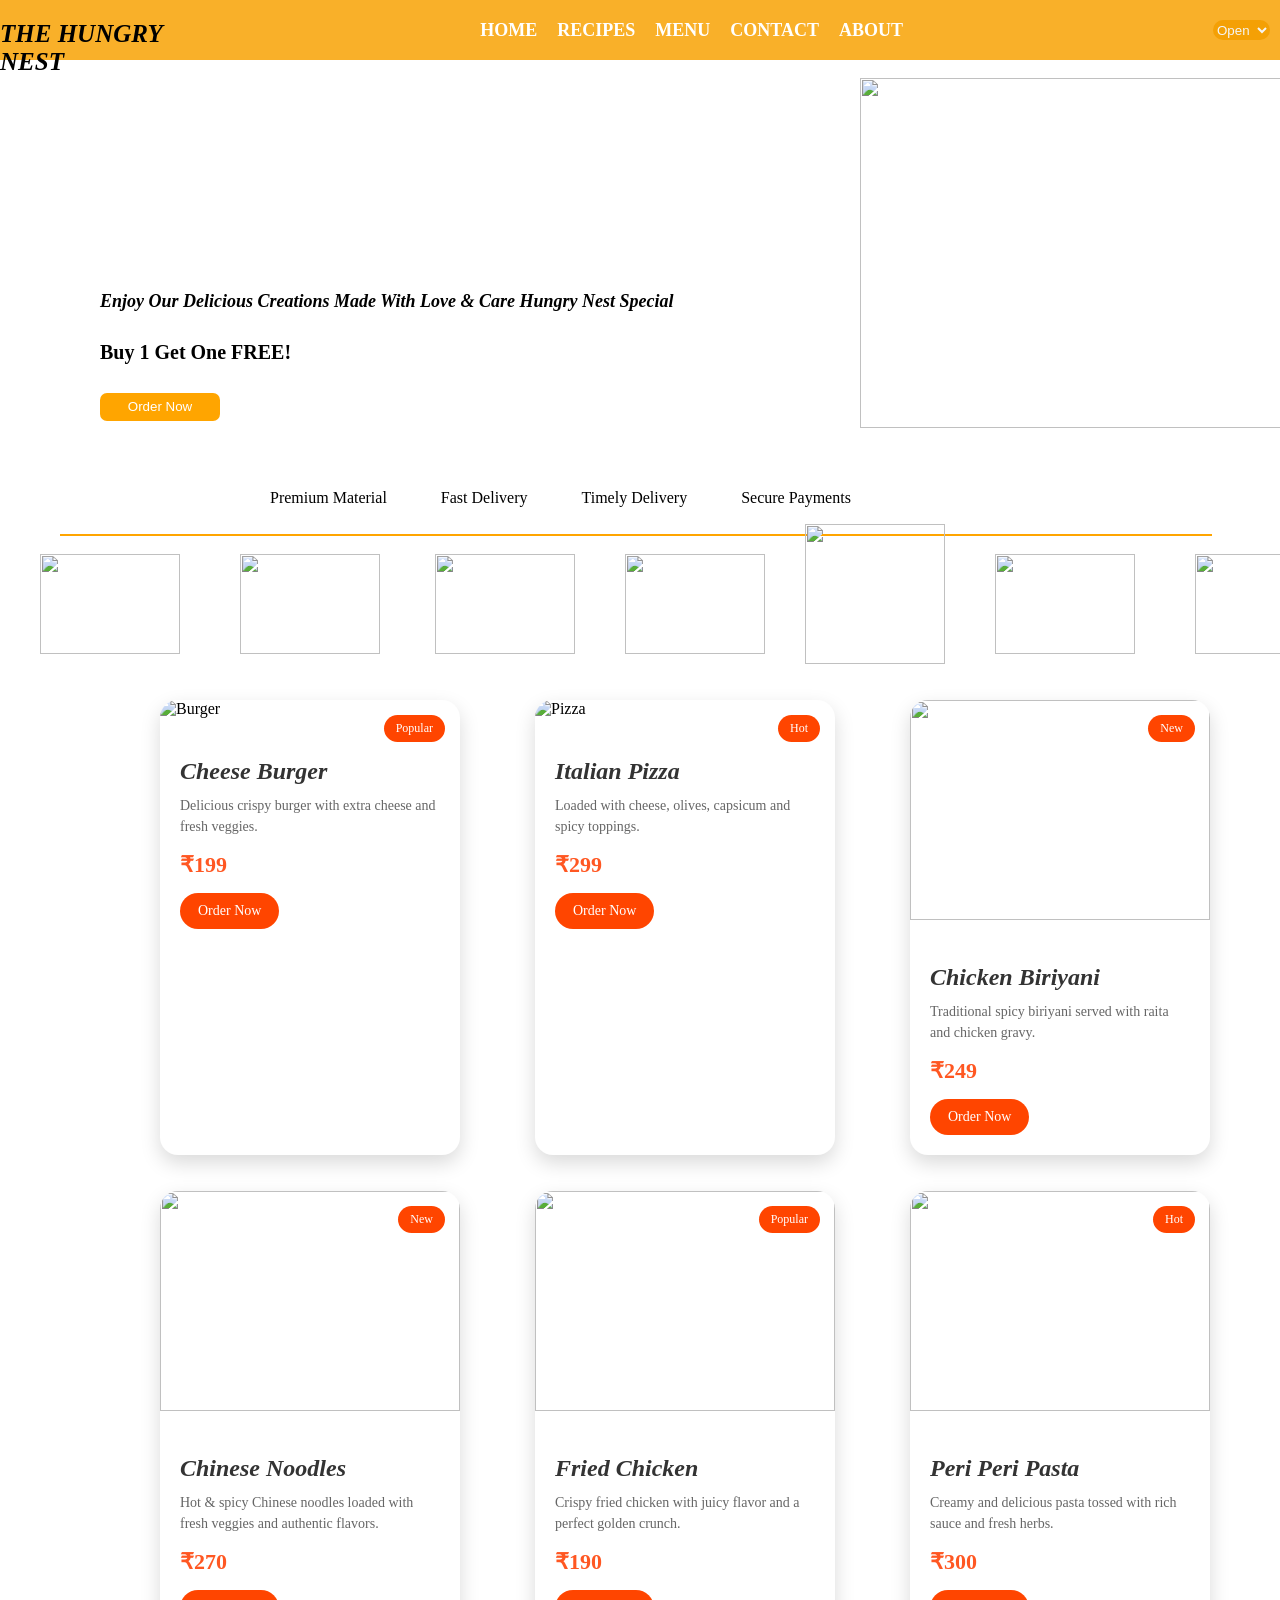
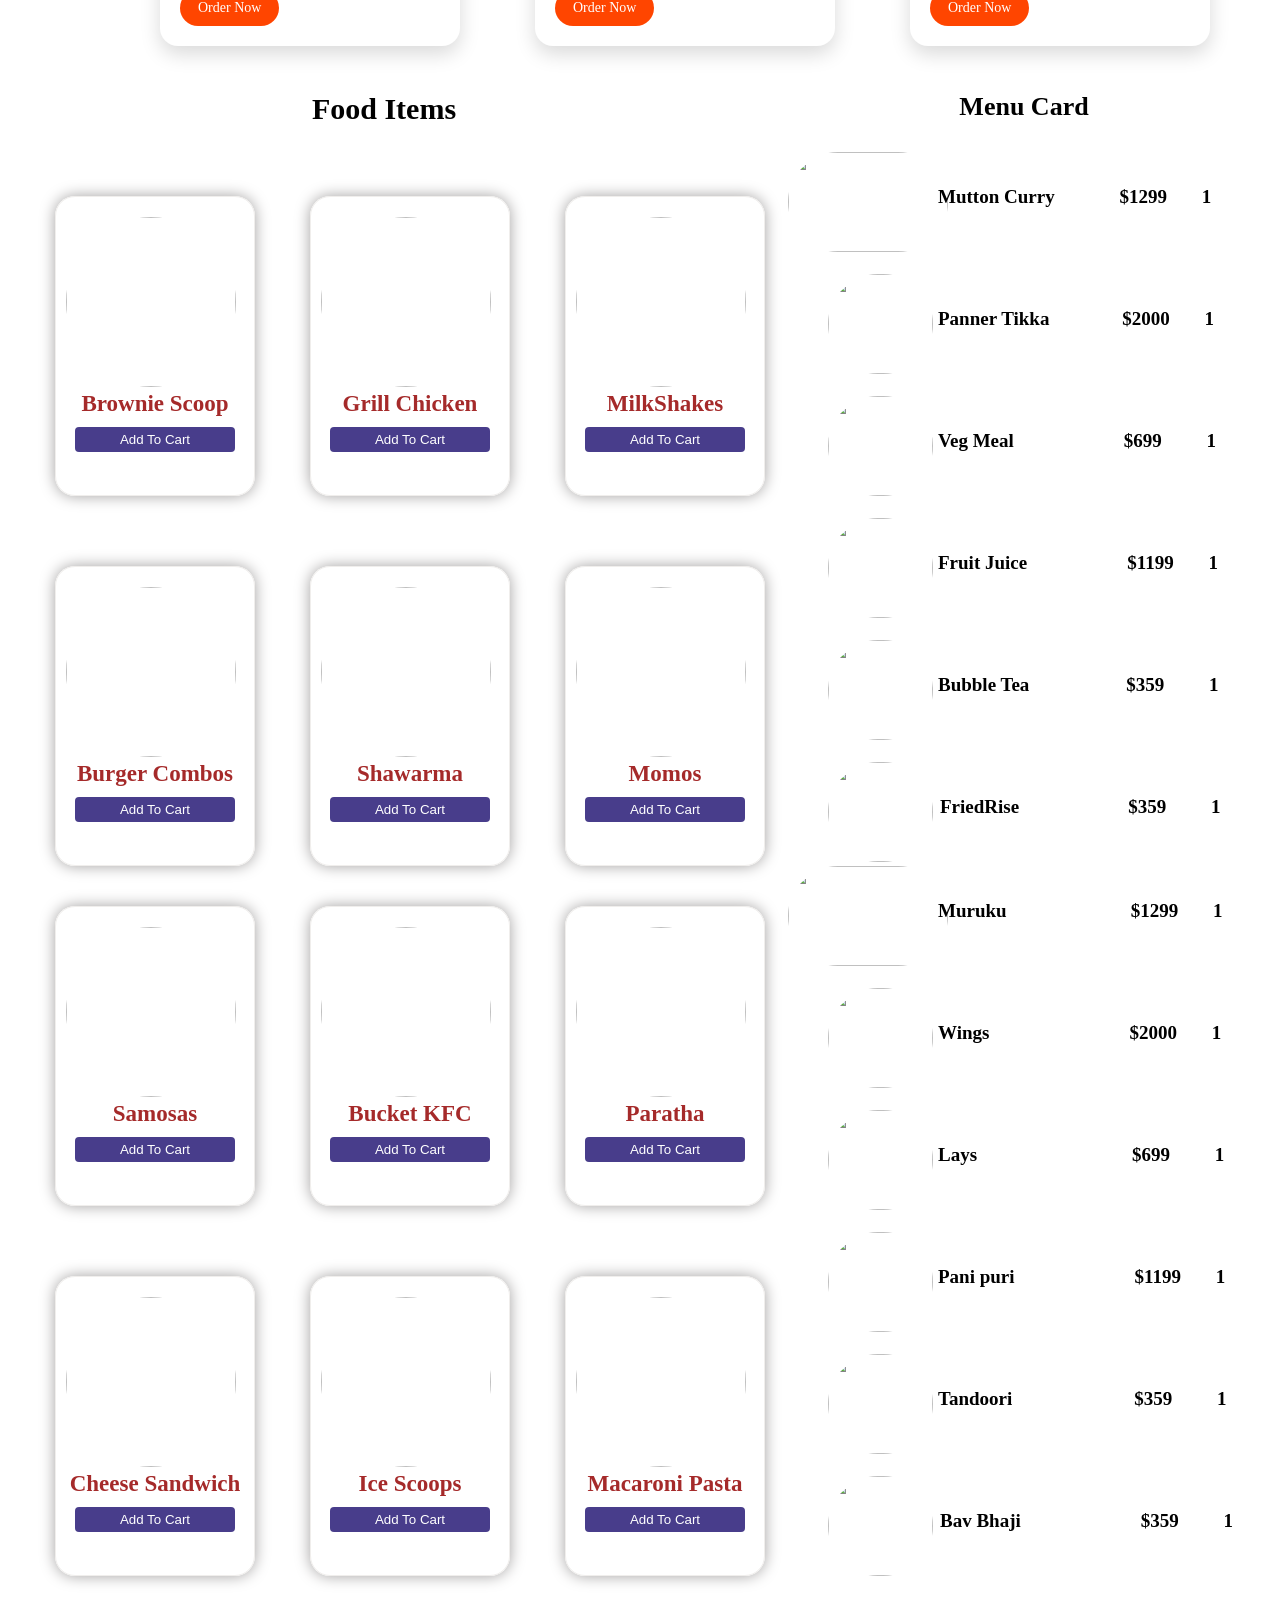
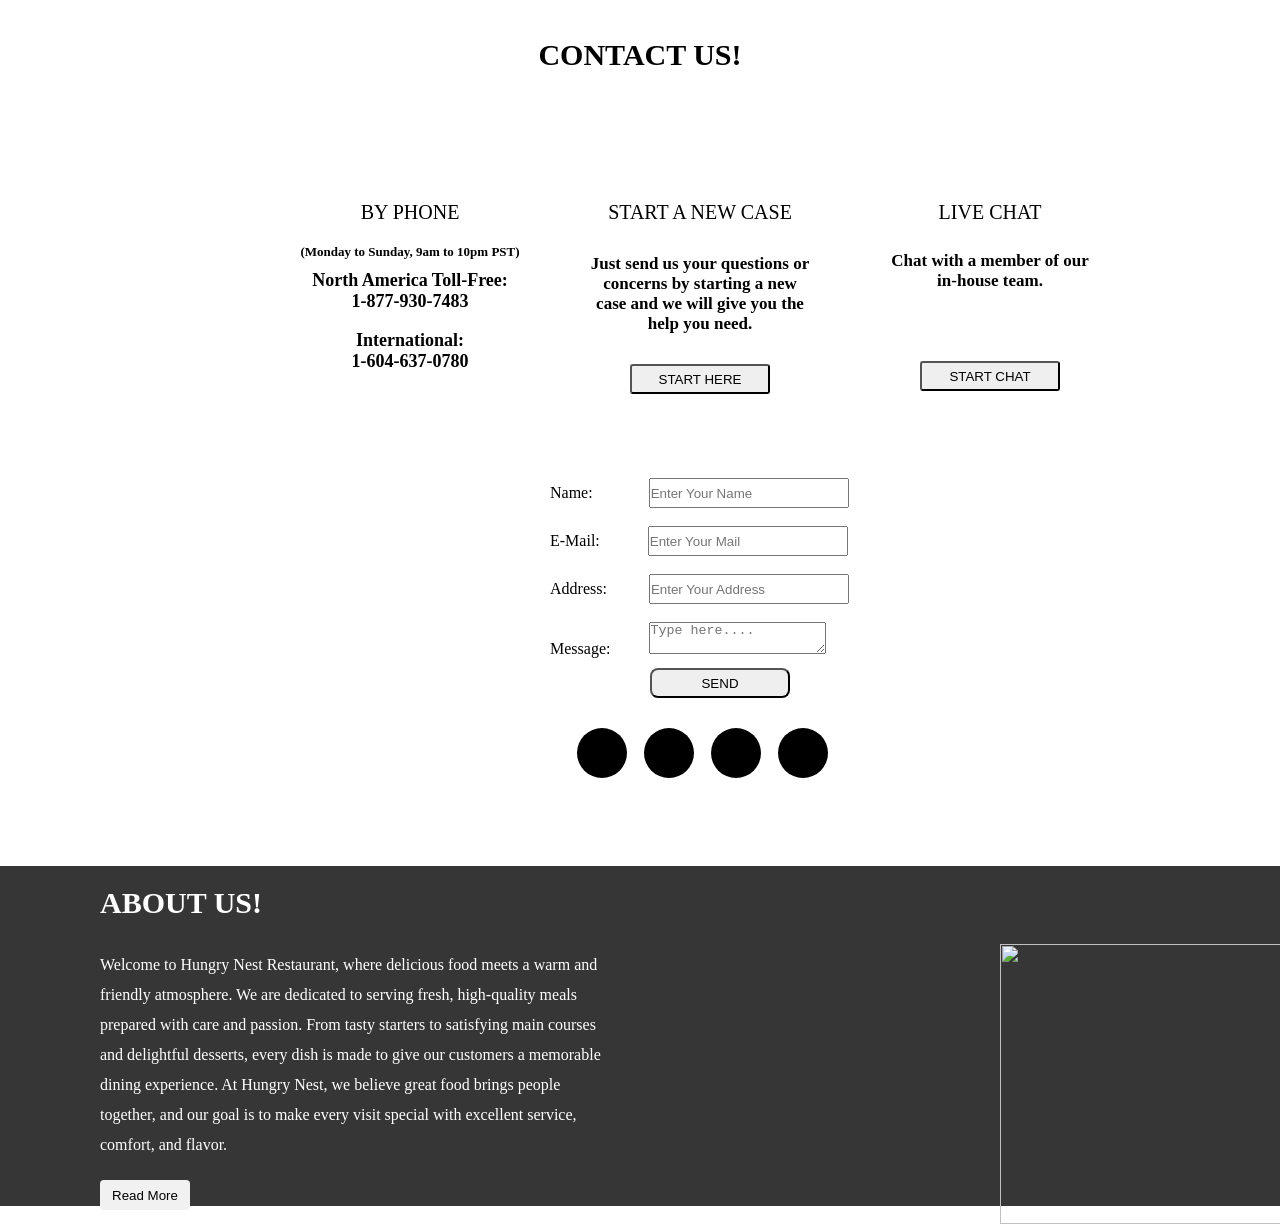
==== commit 33dc285b: "First commit file" ====
--- a/index.html
+++ b/index.html
@@ -116,7 +116,7 @@
     <div class="menu-card">
       <span class="tag">New</span>
 
-      <img src="../bowl bir.jpg">
+      <img src="https://sifu.unileversolutions.com/image/en-LK/recipe-topvisual/2/1260-709/authentic-chicken-biryani-50434132.jpg">
 
       <div class="menu-content">
         <h2>Chicken Biriyani</h2>
@@ -137,7 +137,7 @@
     <div class="menu-card">
       <span class="tag">New</span>
 
-      <img src="../new noodels.jpg" alt="Burger">
+      <img src="https://img.magnific.com/premium-photo/chowmein-indian-maggi-masal-maggie-noodels_636537-35841.jpg?w=1060" >
 
       <div class="menu-content">
         <h2>Chinese Noodles</h2>
@@ -153,7 +153,7 @@
     <div class="menu-card">
       <span class="tag">Popular</span>
 
-      <img src="../new frid.jpg" alt="Pizza">
+      <img src="https://www.mashed.com/img/gallery/the-viral-fried-chicken-hack-tiktok-cannot-get-behind/intro-1665423391.jpg">
 
       <div class="menu-content">
         <h2>Fried Chicken</h2>
@@ -169,7 +169,7 @@
     <div class="menu-card">
       <span class="tag">Hot</span>
 
-      <img src="../peri peri pasta.jpg">
+      <img src="https://img.magnific.com/premium-photo/classic-italian-pasta-penne-parmesan-cheese-dark-table-penne-pasta-with-sauce-top-view-generative-ai_47243-2249.jpg">
 
       <div class="menu-content">
         <h2>Peri Peri Pasta</h2>
@@ -189,33 +189,33 @@
     <div class="d-1">
          <h1 style="font-size: 30px;margin-top: 10px;text-align: center;color: black;"> Food Items</i></h1> 
          <div class="box1">
-          <img src="../brounie.png" style="width: 170px;height:170px;margin-left: 10px;margin-top: 20px;border-radius: 100px;">
+          <img src="https://static.vecteezy.com/system/resources/thumbnails/027/144/466/small_2x/yummy-brownies-ice-cream-isolated-on-transparent-background-png.png" style="width: 170px;height:170px;margin-left: 10px;margin-top: 20px;border-radius: 100px;">
           <h1 style="font-size: 23px;text-align: center;color: brown;">Brownie Scoop</h1>
           <button style="width: 160px;height: 25px;background-color: darkslateblue;color: white;margin-left: 19px;margin-top: 10px;border-radius: 4px;border: none;">Add To Cart</button>
          </div>
          <div class="box1">
-          <img src="../gril.webp" style="width: 170px;height:170px;margin-left: 10px;margin-top: 20px;border-radius: 100px;">
+          <img src="https://static.vecteezy.com/system/resources/thumbnails/021/665/571/small_2x/delicious-grilled-chicken-cutout-png.png" style="width: 170px;height:170px;margin-left: 10px;margin-top: 20px;border-radius: 100px;">
           <h1 style="font-size: 23px;text-align: center;color: brown;">Grill Chicken</h1>
           <button style="width: 160px;height: 25px;background-color: darkslateblue;color: white;margin-left: 19px;margin-top: 10px;border-radius: 4px;border: none;">Add To Cart</button>
          </div>
           <div class="box1">
-          <img src="../shakes.webp" style="width: 170px;height:170px;margin-left: 10px;margin-top: 20px;border-radius: 100px;">
+          <img src="https://static.vecteezy.com/system/resources/previews/055/930/181/non_2x/delicious-milkshakes-in-three-flavors-with-fresh-berries-free-png.png" style="width: 170px;height:170px;margin-left: 10px;margin-top: 20px;border-radius: 100px;">
           <h1 style="font-size: 23px;text-align: center;color: brown;">MilkShakes</h1>
           <button style="width: 160px;height: 25px;background-color: darkslateblue;color: white;margin-left: 19px;margin-top: 10px;border-radius: 4px;border: none;">Add To Cart</button>
          </div>
          <div class="box1">
-          <img src="../comboo.webp" style="width: 170px;height:170px;margin-left: 10px;margin-top: 20px;border-radius: 100px;">
+          <img src="https://png.pngtree.com/png-vector/20240720/ourmid/pngtree-burger-cola-pizza-fries-takeaway-fastfood-png-image_13002300.png" style="width: 170px;height:170px;margin-left: 10px;margin-top: 20px;border-radius: 100px;">
           <h1 style="font-size: 23px;text-align: center;color: brown;">Burger Combos</h1>
           <button style="width: 160px;height: 25px;background-color: darkslateblue;color: white;margin-left: 19px;margin-top: 10px;border-radius: 4px;border: none;">Add To Cart</button>
          </div>
           <div class="box1">
-          <img src="../shawarma.png" style="width: 170px;height:170px;margin-left: 10px;margin-top: 20px;border-radius: 100px;">
+          <img src="https://static.vecteezy.com/system/resources/previews/025/222/157/original/shawarma-sandwich-isolated-on-transparent-background-png.png" style="width: 170px;height:170px;margin-left: 10px;margin-top: 20px;border-radius: 100px;">
           <h1 style="font-size: 23px;text-align: center;color: brown;">Shawarma</h1>
           <button style="width: 160px;height: 25px;background-color: darkslateblue;color: white;margin-left: 19px;margin-top: 10px;border-radius: 4px;border: none;">Add To Cart</button>
          </div>
          <div class="box1">
-          <img src="../chicken salad.jpg" style="width: 170px;height:170px;margin-left: 10px;margin-top: 20px;border-radius: 100px;">
-          <h1 style="font-size: 23px;text-align: center;color: brown;">Salad</h1>
+          <img src="https://rosepng.com/wp-content/uploads/elementor/thumbs/s11728_momos_isolated_on_white_background_-stylize_200_-v_6_3825ff62-c195-4871-838d-68547dc218e3_2-photoroom-png-photoroom_11zon-qjk8kizk5k2tmw7cxyw7h38gln6qs2scooelc5grds.png" style="width: 170px;height:170px;margin-left: 10px;margin-top: 20px;border-radius: 100px;">
+          <h1 style="font-size: 23px;text-align: center;color: brown;">Momos</h1>
           <button style="width: 160px;height: 25px;background-color: darkslateblue;color: white;margin-left: 19px;margin-top: 10px;border-radius: 4px;border: none;">Add To Cart</button>
          </div>
 
@@ -223,22 +223,22 @@
     </div>
     <div class="d-2">
          <h6 style="font-size: 26px;margin-top: 10px;text-align: center; border-radius: 50%;">Menu Card</h6>
-        <img src="./ai-generated-mutton-curry-with-rice-in-a-clay-plate-png.webp" style="width: 160px;height: 100px;margin-top: 30px;margin-left: 20px;border-radius: 50px;">
+        <img src="https://static.vecteezy.com/system/resources/thumbnails/050/609/606/small_2x/indian-recipes-curry-recipes-png.png" style="width: 160px;height: 100px;margin-top: 30px;margin-left: 20px;border-radius: 50px;">
          <h6 style="font-size: 19px; margin-top: -70px;margin-left: 170px;"> Mutton Curry <span style="margin-left: 60px;">$1299</span> <i class="fa-solid fa-square-plus" style="margin-left: 30px;color:slategrey;"></i> 1 <i class="fa-solid fa-square-minus" style="color:grey;"></i></h6>
          <br> <br>
-        <img src="./high-quality-mouth-watering-delicious-food-image-isolated-free-png.webp" style="width: 105px;height: 100px;margin-top: 30px;margin-left: 60px;border-radius: 50px;">
+        <img src="https://konaarc.com/wp-content/uploads/2025/03/Paneer-Tikka-1.png" style="width: 105px;height: 100px;margin-top: 30px;margin-left: 60px;border-radius: 50px;">
          <h6 style="font-size: 19px; margin-top: -70px;margin-left: 170px;">Panner Tikka <span style="margin-left: 68px;">$2000</span> <i class="fa-solid fa-square-plus" style="margin-left: 30px;color:slategrey;"></i> 1 <i class="fa-solid fa-square-minus" style="color: grey;"></i></h6>
          <br> <br>
-          <img src="./veg-.png" style="width: 105px;height: 100px;margin-top: 30px;margin-left: 60px;border-radius: 50px;">
+          <img src="https://rosepng.com/wp-content/uploads/2024/09/s11728_veg_thali_isolated_on_white_background_59ef9727-5688-4c26-8774-07e7c4b937da_2-photoroom.png" style="width: 105px;height: 100px;margin-top: 30px;margin-left: 60px;border-radius: 50px;">
          <h6 style="font-size: 19px; margin-top: -70px;margin-left: 170px;">Veg Meal<span style="margin-left: 110px;">$699</span> <i class="fa-solid fa-square-plus" style="margin-left: 40px;color:slategrey;"></i> 1 <i class="fa-solid fa-square-minus" style="color: grey;"></i></h6>
          <br> <br> 
-         <img src="./juice.png" style="width: 105px;height: 100px;margin-top: 30px;margin-left: 60px;border-radius: 50px;">
+         <img src="https://png.pngtree.com/png-vector/20240614/ourmid/pngtree-fruits-and-fruit-juices-png-image_12740344.png" style="width: 105px;height: 100px;margin-top: 30px;margin-left: 60px;border-radius: 50px;">
          <h6 style="font-size: 19px; margin-top: -70px;margin-left: 170px;">Fruit Juice<span style="margin-left: 100px;">$1199</span> <i class="fa-solid fa-square-plus" style="margin-left: 30px;color:slategrey;"></i> 1 <i class="fa-solid fa-square-minus" style="color: grey;"></i></h6>
         <br><br>
-        <img src="../boba tea.webp" style="width: 105px;height: 100px;margin-top: 30px;margin-left: 60px;border-radius: 50px;">
+        <img src="https://i.pinimg.com/originals/ac/21/35/ac21353a754af7966aafc67c40a53267.png" style="width: 105px;height: 100px;margin-top: 30px;margin-left: 60px;border-radius: 50px;">
          <h6 style="font-size: 19px; margin-top: -70px;margin-left: 170px;">Bubble Tea<span style="margin-left: 97px;">$359</span> <i class="fa-solid fa-square-plus" style="margin-left: 40px;color:slategrey;"></i> 1 <i class="fa-solid fa-square-minus" style="color: grey;"></i></h6>
          <br><br>
-         <img src="../chicken fried rise.webp" style="width: 105px;height: 100px;margin-top: 30px;margin-left: 60px;border-radius: 50px;">
+         <img src="https://static.vecteezy.com/system/resources/thumbnails/049/224/760/small_2x/fried-rice-with-chicken-and-vegetables-in-a-bowl-cut-out-stock-png.png" style="width: 105px;height: 100px;margin-top: 30px;margin-left: 60px;border-radius: 50px;">
          <h6 style="font-size: 19px; margin-top: -70px;margin-left: 172px;">FriedRise<span style="margin-left: 109px;">$359</span> <i class="fa-solid fa-square-plus" style="margin-left: 40px;color:slategrey;"></i> 1 <i class="fa-solid fa-square-minus" style="color: grey;"></i></h6>
     
         </div>
@@ -250,32 +250,32 @@
     <div class="d-1">
          <!-- <h1 style="font-size: 30px;margin-top: 10px;text-align: center;color: black;">Special Items</i></h1>  -->
          <div class="box1">
-          <img src="../nicesamosa.png" style="width: 170px;height:170px;margin-left: 10px;margin-top: 20px;border-radius: 100px;">
+          <img src="https://png.pngtree.com/png-vector/20240528/ourmid/pngtree-indian-spicy-samosa-png-image_12507769.png" style="width: 170px;height:170px;margin-left: 10px;margin-top: 20px;border-radius: 100px;">
           <h1 style="font-size: 23px;text-align: center;color: brown;">Samosas</h1>
           <button style="width: 160px;height: 25px;background-color: darkslateblue;color: white;margin-left: 19px;margin-top: 10px;border-radius: 4px;border: none;">Add To Cart</button>
          </div>
          <div class="box1">
-          <img src="../kfccc.png" style="width: 170px;height:170px;margin-left: 10px;margin-top: 20px;border-radius: 100px;">
+          <img src="https://www.pngmart.com/files/22/KFC-PNG-Picture.png" style="width: 170px;height:170px;margin-left: 10px;margin-top: 20px;border-radius: 100px;">
           <h1 style="font-size: 23px;text-align: center;color: brown;">Bucket KFC</h1>
           <button style="width: 160px;height: 25px;background-color: darkslateblue;color: white;margin-left: 19px;margin-top: 10px;border-radius: 4px;border: none;">Add To Cart</button>
          </div>
           <div class="box1">
-          <img src="../paratha.webp" style="width: 170px;height:170px;margin-left: 10px;margin-top: 20px;border-radius: 100px;">
-          <h1 style="font-size: 23px;text-align: center;color: brown;">Parathaa</h1>
-          <button style="width: 160px;height: 25px;background-color: darkslateblue;color: white;margin-left: 19px;margin-top: 10px;border-radius: 4px;border: none;">Add To Cart</button>
-         </div>
-         <div class="box1">
-          <img src="../sandwich.webp" style="width: 170px;height:170px;margin-left: 10px;margin-top: 20px;border-radius: 100px;">
+          <img src="https://static.vecteezy.com/system/resources/previews/049/767/036/non_2x/pakistani-breakfast-with-desi-paratha-omelet-free-png.png" style="width: 170px;height:170px;margin-left: 10px;margin-top: 20px;border-radius: 100px;">
+          <h1 style="font-size: 23px;text-align: center;color: brown;">Paratha</h1>
+          <button style="width: 160px;height: 25px;background-color: darkslateblue;color: white;margin-left: 19px;margin-top: 10px;border-radius: 4px;border: none;">Add To Cart</button>
+         </div>
+         <div class="box1">
+          <img src="https://static.vecteezy.com/system/resources/thumbnails/041/277/335/small_2x/ai-generated-sandwich-with-ham-cheese-tomatoes-and-lettuce-isolated-on-transparent-background-png.png" style="width: 170px;height:170px;margin-left: 10px;margin-top: 20px;border-radius: 100px;">
           <h1 style="font-size: 23px;text-align: center;color: brown;">Cheese Sandwich</h1>
           <button style="width: 160px;height: 25px;background-color: darkslateblue;color: white;margin-left: 19px;margin-top: 10px;border-radius: 4px;border: none;">Add To Cart</button>
          </div>
           <div class="box1">
-          <img src="../icecream cup.webp" style="width: 170px;height:170px;margin-left: 10px;margin-top: 20px;border-radius: 100px;">
+          <img src="https://png.pngtree.com/png-vector/20250527/ourmid/pngtree-white-ice-cream-scoops-with-caramel-sauce-splash-png-image_16369765.png" style="width: 170px;height:170px;margin-left: 10px;margin-top: 20px;border-radius: 100px;">
           <h1 style="font-size: 23px;text-align: center;color: brown;">Ice Scoops</h1>
           <button style="width: 160px;height: 25px;background-color: darkslateblue;color: white;margin-left: 19px;margin-top: 10px;border-radius: 4px;border: none;">Add To Cart</button>
          </div>
          <div class="box1">
-          <img src="../macaroni.png" style="width: 170px;height:170px;margin-left: 10px;margin-top: 20px;border-radius: 100px;">
+          <img src="https://pngimg.com/uploads/pasta/pasta_PNG58.png" style="width: 170px;height:170px;margin-left: 10px;margin-top: 20px;border-radius: 100px;">
           <h1 style="font-size: 23px;text-align: center;color: brown;">Macaroni Pasta</h1>
           <button style="width: 160px;height: 25px;background-color: darkslateblue;color: white;margin-left: 19px;margin-top: 10px;border-radius: 4px;border: none;">Add To Cart</button>
          </div>
@@ -284,22 +284,22 @@
 
     <div class="d-2">
          <!-- <h6 style="font-size: 26px;margin-top: 10px;margin-left: 60px; border-radius: 50%;">Card</h6> -->
-        <img src="../murukusedai.png" style="width: 160px;height: 100px;margin-top: 30px;margin-left: 20px;border-radius: 50px;">
+        <img src="https://png.pngtree.com/png-vector/20240116/ourmid/pngtree-besan-sev-and-chakli-a-traditional-indian-snack-made-of-gram-png-image_11447460.png" style="width: 160px;height: 100px;margin-top: 30px;margin-left: 20px;border-radius: 50px;">
          <h6 style="font-size: 19px; margin-top: -70px;margin-left: 170px;">Muruku<span style="margin-left: 124px;">$1299</span> <i class="fa-solid fa-square-plus" style="margin-left: 30px;color:slategrey;"></i> 1 <i class="fa-solid fa-square-minus" style="color:grey;"></i></h6>
          <br> <br>
-        <img src="../wings.webp" style="width: 105px;height: 100px;margin-top: 30px;margin-left: 60px;border-radius: 50px;">
+        <img src="https://static.vecteezy.com/system/resources/thumbnails/036/464/852/small_2x/ai-generated-a-plate-of-chicken-wings-isolated-on-a-transparent-background-top-view-png.png" style="width: 105px;height: 100px;margin-top: 30px;margin-left: 60px;border-radius: 50px;">
          <h6 style="font-size: 19px; margin-top: -70px;margin-left: 170px;">Wings<span style="margin-left: 140px;">$2000</span> <i class="fa-solid fa-square-plus" style="margin-left: 30px;color:slategrey;"></i> 1 <i class="fa-solid fa-square-minus" style="color: grey;"></i></h6>
          <br> <br>
-          <img src="../layssss.png" style="width: 105px;height: 100px;margin-top: 30px;margin-left: 60px;border-radius: 50px;">
+          <img src="https://www.pngmart.com/files/16/Lays-Chips-PNG-Image.png" style="width: 105px;height: 100px;margin-top: 30px;margin-left: 60px;border-radius: 50px;">
          <h6 style="font-size: 19px; margin-top: -70px;margin-left: 170px;">Lays<span style="margin-left: 155px;">$699</span> <i class="fa-solid fa-square-plus" style="margin-left: 40px;color:slategrey;"></i> 1 <i class="fa-solid fa-square-minus" style="color: grey;"></i></h6>
          <br> <br> 
-         <img src="../pani-puri-png-8.png" style="width: 105px;height: 100px;margin-top: 30px;margin-left: 60px;border-radius: 50px;">
+         <img src="https://png.pngtree.com/png-vector/20240804/ourmid/pngtree-delicious-pani-puri-platter-savor-the-flavors-of-ultimate-experience-isolated-png-image_13372148.png" style="width: 105px;height: 100px;margin-top: 30px;margin-left: 60px;border-radius: 50px;">
          <h6 style="font-size: 19px; margin-top: -70px;margin-left: 170px;">Pani puri<span style="margin-left: 120px;">$1199</span> <i class="fa-solid fa-square-plus" style="margin-left: 30px;color:slategrey;"></i> 1 <i class="fa-solid fa-square-minus" style="color: grey;"></i></h6>
         <br><br>
-        <img src="../tandoori.webp" style="width: 105px;height: 100px;margin-top: 30px;margin-left: 60px;border-radius: 50px;">
+        <img src="https://static.vecteezy.com/system/resources/previews/058/447/392/non_2x/delicious-spicy-tandoori-chicken-with-roasted-potatoes-and-lemon-free-png.png" style="width: 105px;height: 100px;margin-top: 30px;margin-left: 60px;border-radius: 50px;">
          <h6 style="font-size: 19px; margin-top: -70px;margin-left: 170px;">Tandoori<span style="margin-left: 122px;">$359</span> <i class="fa-solid fa-square-plus" style="margin-left: 40px;color:slategrey;"></i> 1 <i class="fa-solid fa-square-minus" style="color: grey;"></i></h6>
          <br><br>
-         <img src="../bav bhaji.png" style="width: 105px;height: 100px;margin-top: 30px;margin-left: 60px;border-radius: 50px;">
+         <img src="https://png.pngtree.com/png-vector/20250622/ourmid/pngtree-pav-bhaji-isolated-on-transparent-background-png-image_16570815.png" style="width: 105px;height: 100px;margin-top: 30px;margin-left: 60px;border-radius: 50px;">
          <h6 style="font-size: 19px; margin-top: -70px;margin-left: 172px;">Bav Bhaji<span style="margin-left: 120px;">$359</span> <i class="fa-solid fa-square-plus" style="margin-left: 40px;color:slategrey;"></i> 1 <i class="fa-solid fa-square-minus" style="color: grey;"></i></h6>
     
         </div>
@@ -317,7 +317,7 @@
       </div>
     </div>
     </div> -->
-   <br> <br>  <br>
+   <br> <br>  <br> <br>
    <div id="contact" class="work">
 
     <div>
@@ -344,7 +344,7 @@
           <div class="man3">
              <i class="fa-brands fa-rocketchat" style="font-size: 60px;margin-left: 80px;color: orange;"></i>
               <h5 style="font-size: 20px;text-align: center;margin-top: 20px;font-weight: lighter;">LIVE CHAT</h5>
-             <h5 style="font-size: 17px;;margin-top: 20px;padding: 10px;text-align: center;">Chat with a member of our in-house team.</h5>
+             <h5 style="font-size: 17px;;margin-top: 17px;padding: 10px;text-align: center;">Chat with a member of our in-house team.</h5>
              <button style="width: 140px;height: 30px;margin-top: 60px;margin-left: 50px;border-radius: 3px;">START CHAT</button>
          </div>
   
@@ -353,7 +353,7 @@
     <div class="boxx">
        <br><br>
        <label for="text">Name:</label>
-       <input type="text" placeholder="Enter Your Name" style="margin-left: 50px;">
+       <input type="text" placeholder="Enter Your Name" style="margin-left: 52px;">
         <br> <br>
        <label for="text">E-Mail:</label>
        <input type="text" placeholder="Enter Your Mail" style="margin-left: 44px;">
@@ -363,28 +363,30 @@
         <br> <br>
        <label for="text">Message:</label>
       <textarea name="" id="" placeholder="Type here...." style="margin-left: 35px;"></textarea>
-      
+      <br> 
+      <button style="width: 140px;height: 30px;margin-top: 10px;margin-left: 140px;border-radius: 8px;">SEND</button>
+  
   <div class="socials">
   <a href="#"><i class="fa-solid fa-phone" style="color:limegreen;width: 50px;height: 50px;border-radius: 50%;background-color: black; font-size: 22px;padding: 13px;" ></i></a>
 
-  <a href="#"><i class="fa-brands fa-whatsapp" style="color: green;width: 50px;height: 50px;border-radius: 50%;background-color: black; font-size: 22px;padding: 13px;margin-left: 17px;"></i></a>
-
-  <a href="#"><i class="fa-brands fa-facebook" style="color:blue;width: 50px;height: 50px;border-radius: 50%;background-color:black; font-size: 22px;padding: 13px;margin-left: 17px;"></i></a>
-
-  <a href="#"><i class="fa-brands fa-instagram" style="color: palevioletred;width: 50px;height: 50px;border-radius: 50%;background-color: black; font-size: 22px;padding: 13px;margin-left: 17px;"></i></a>
+  <a href="#"><i class="fa-brands fa-whatsapp" style="color: green;width: 50px;height: 50px;border-radius: 50%;background-color: black; font-size: 22px;padding: 13px;margin-left: 25px;"></i></a>
+
+  <a href="#"><i class="fa-brands fa-facebook" style="color:blue;width: 50px;height: 50px;border-radius: 50%;background-color:black; font-size: 22px;padding: 13px;margin-left: 25px;"></i></a>
+
+  <a href="#"><i class="fa-brands fa-instagram" style="color: palevioletred;width: 50px;height: 50px;border-radius: 50%;background-color: black; font-size: 22px;padding: 13px;margin-left: 25px;"></i></a>
 </div>
 
     </div>
    </div>
 
-
+<br><br> <br>
    <div id="about">
      <div class="comon">
       <h1 class="abt">ABOUT US!</h1>
       <p class="para">Welcome to Hungry Nest Restaurant, where delicious food meets a warm and friendly atmosphere. We are dedicated to serving fresh, high-quality meals prepared with care and passion. From tasty starters to satisfying main courses and delightful desserts, every dish is made to give our customers a memorable dining experience. At Hungry Nest, we believe great food brings people together, and our goal is to make every visit special with excellent service, comfort, and flavor.</p>
       <button class="btn-0">Read More</button>
       <div>
-        <img src="../cutie.webp" style="width: 300px;height: 280px;margin-left: 1000px;margin-top: -290px;">
+        <img src="https://static.vecteezy.com/system/resources/previews/027/238/039/original/cute-chef-cooking-food-clipart-illustration-ai-generative-png.png" style="width: 300px;height: 280px;margin-left: 1000px;margin-top: -290px;">
          <!-- <div id="maps">
           <hr class="in">
        <iframe src="https://www.google.com/maps/embed?pb=!1m18!1m12!1m3!1d3887.936579516869!2d80.21896167484148!3d12.975908187339847!2m3!1f0!2f0!3f0!3m2!1i1024!2i768!4f13.1!3m3!1m2!1s0x3a525d70050d495f%3A0xe1b0d7791146206d!2sCode99%20IT%20Academy!5e0!3m2!1sen!2sin!4v1774336863506!5m2!1sen!2sin" width="200" height="180" style="border:0;" allowfullscreen="" loading="lazy" referrerpolicy="no-referrer-when-downgrade"></iframe>
--- a/style.css
+++ b/style.css
@@ -78,7 +78,7 @@
     margin-top: 350px;
 }
 .background{
-  background-image: url(../background.avif);
+  background-image: url(https://tse2.mm.bing.net/th/id/OIP.PtUilt_pxWnD9hDJoYtKXQHaE8?pid=Api&P=0&h=180);
   background-repeat: no-repeat;
   background-size: 100% 100%;
 }
@@ -111,7 +111,7 @@
 }
 
 .com{
-    background-image: url(../brown-wooden-table-on-coffee-shop-or-restaurant-background-free-photo.jpg);
+    background-image: url(https://static.vecteezy.com/system/resources/previews/005/140/844/large_2x/brown-wooden-table-on-coffee-shop-or-restaurant-background-free-photo.jpg);
     background-repeat: no-repeat;
     background-size: 100% 100%;
     position: relative;
@@ -285,8 +285,8 @@
 }
 .box1 :hover{
     /* transform:translateY(100px) translateX(100px); */
-    transform: rotateY(20deg);
-    transition-duration: 1s;
+    transform: rotateY(200deg);
+    transition-duration: 2s;
 
 }
 
@@ -338,9 +338,9 @@
   /* display: flex;
   gap: 20px;
   justify-content: center; */
-  margin-top: 20px;
+  margin-top: 30px;
   display: flex;
-  margin-left: 90px;
+  margin-left: 75px;
 }
 
 .socials a {
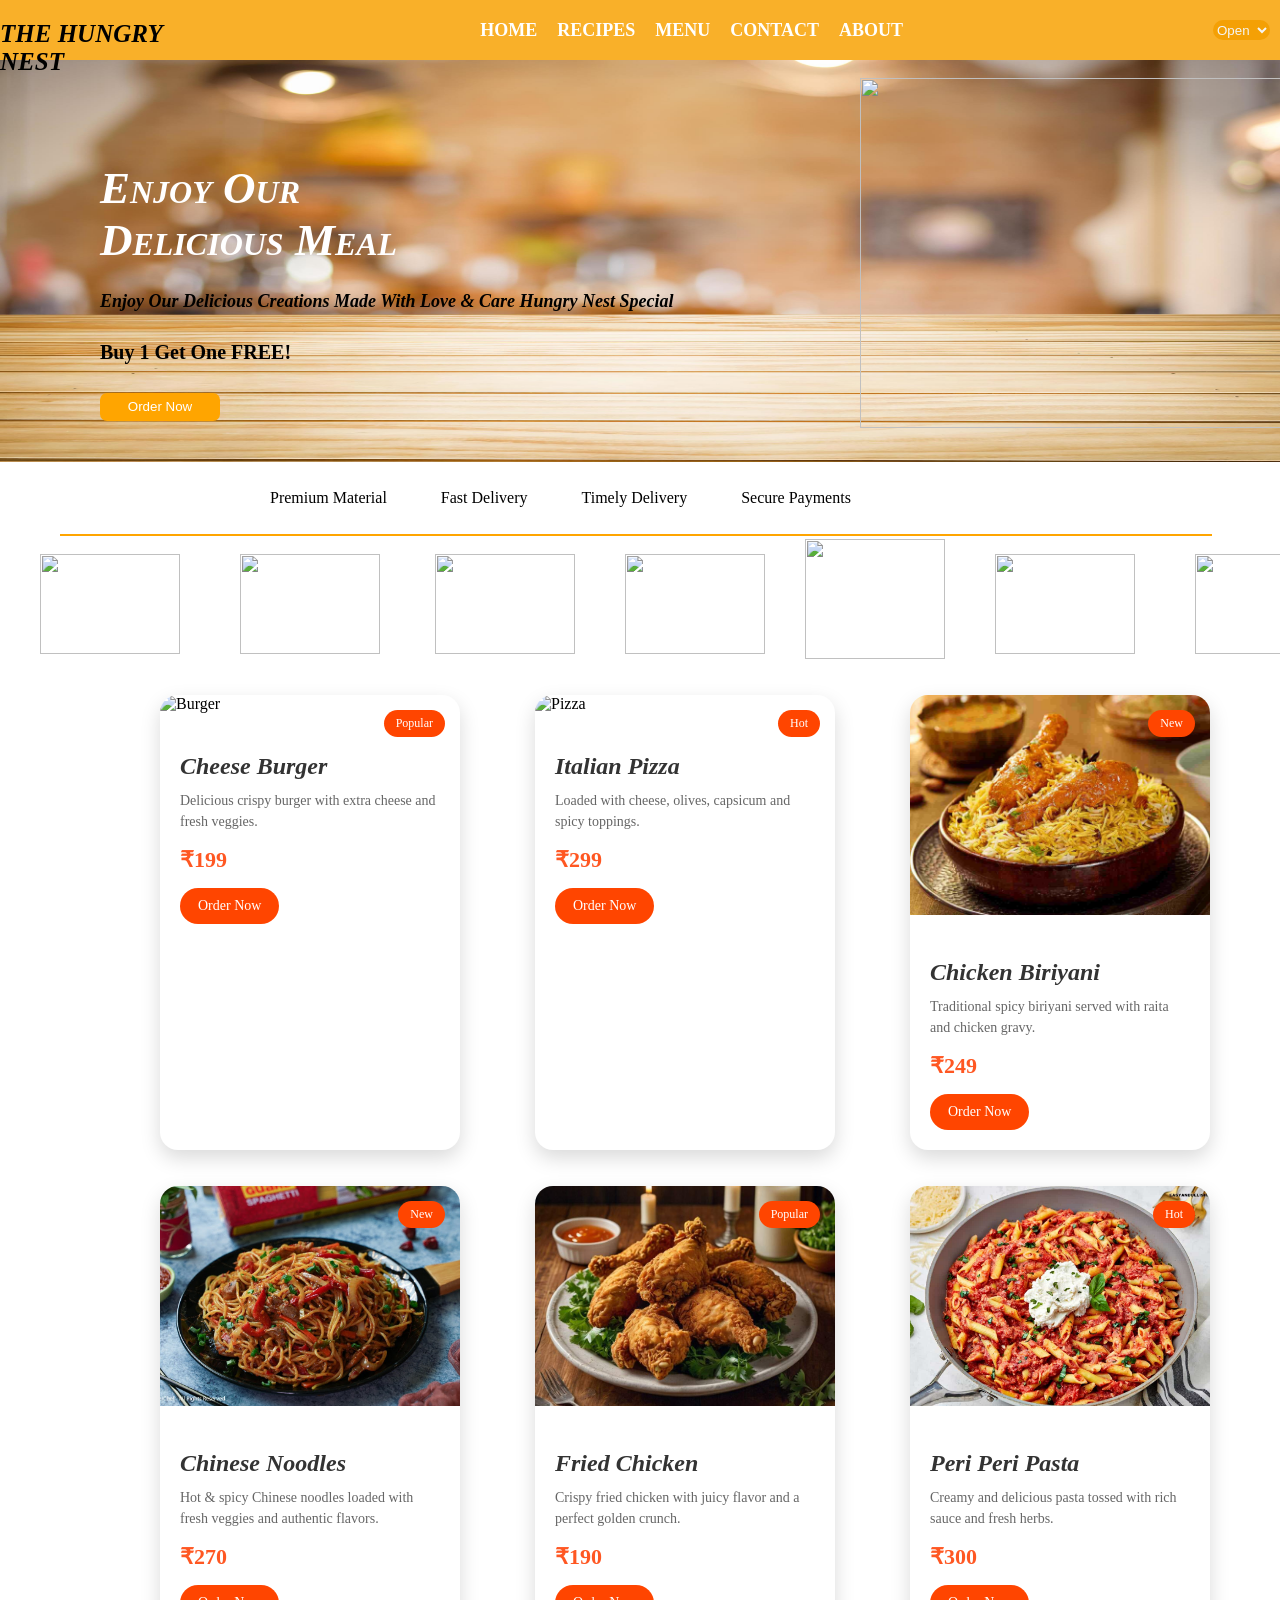
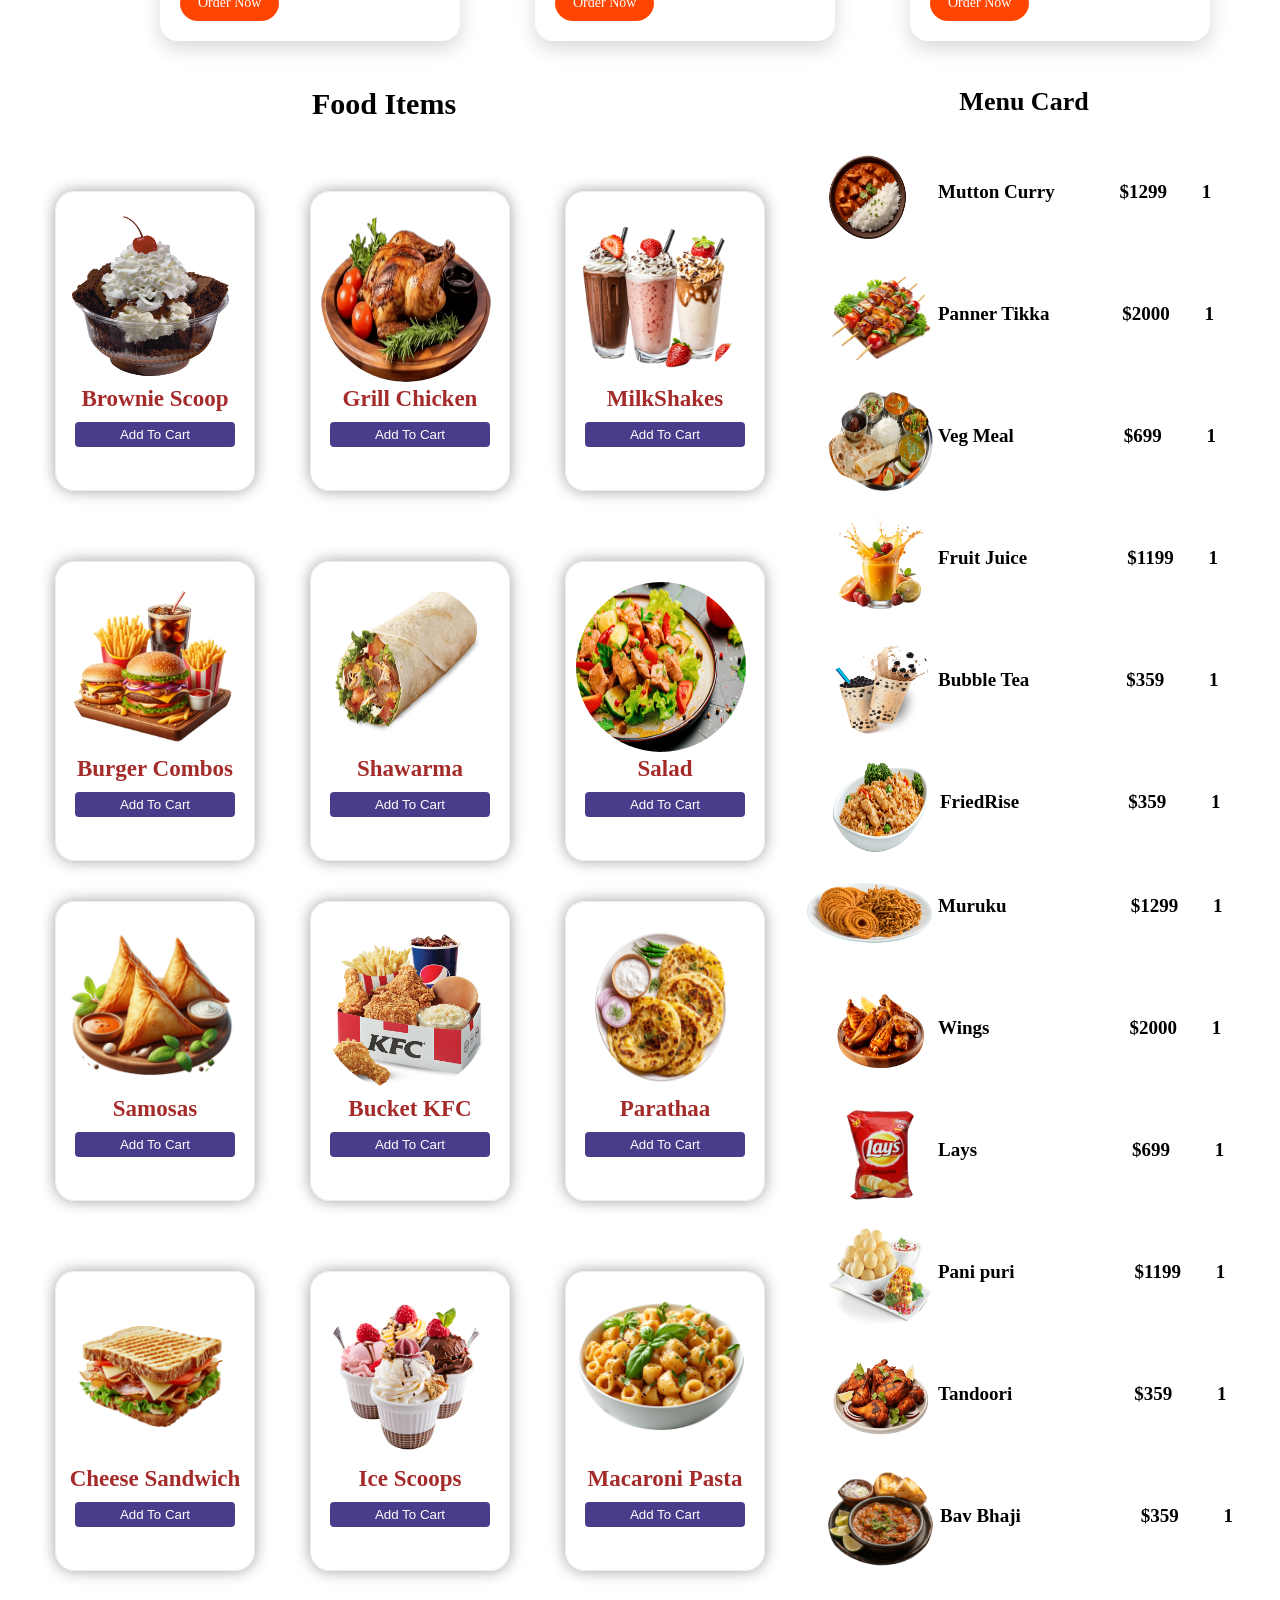
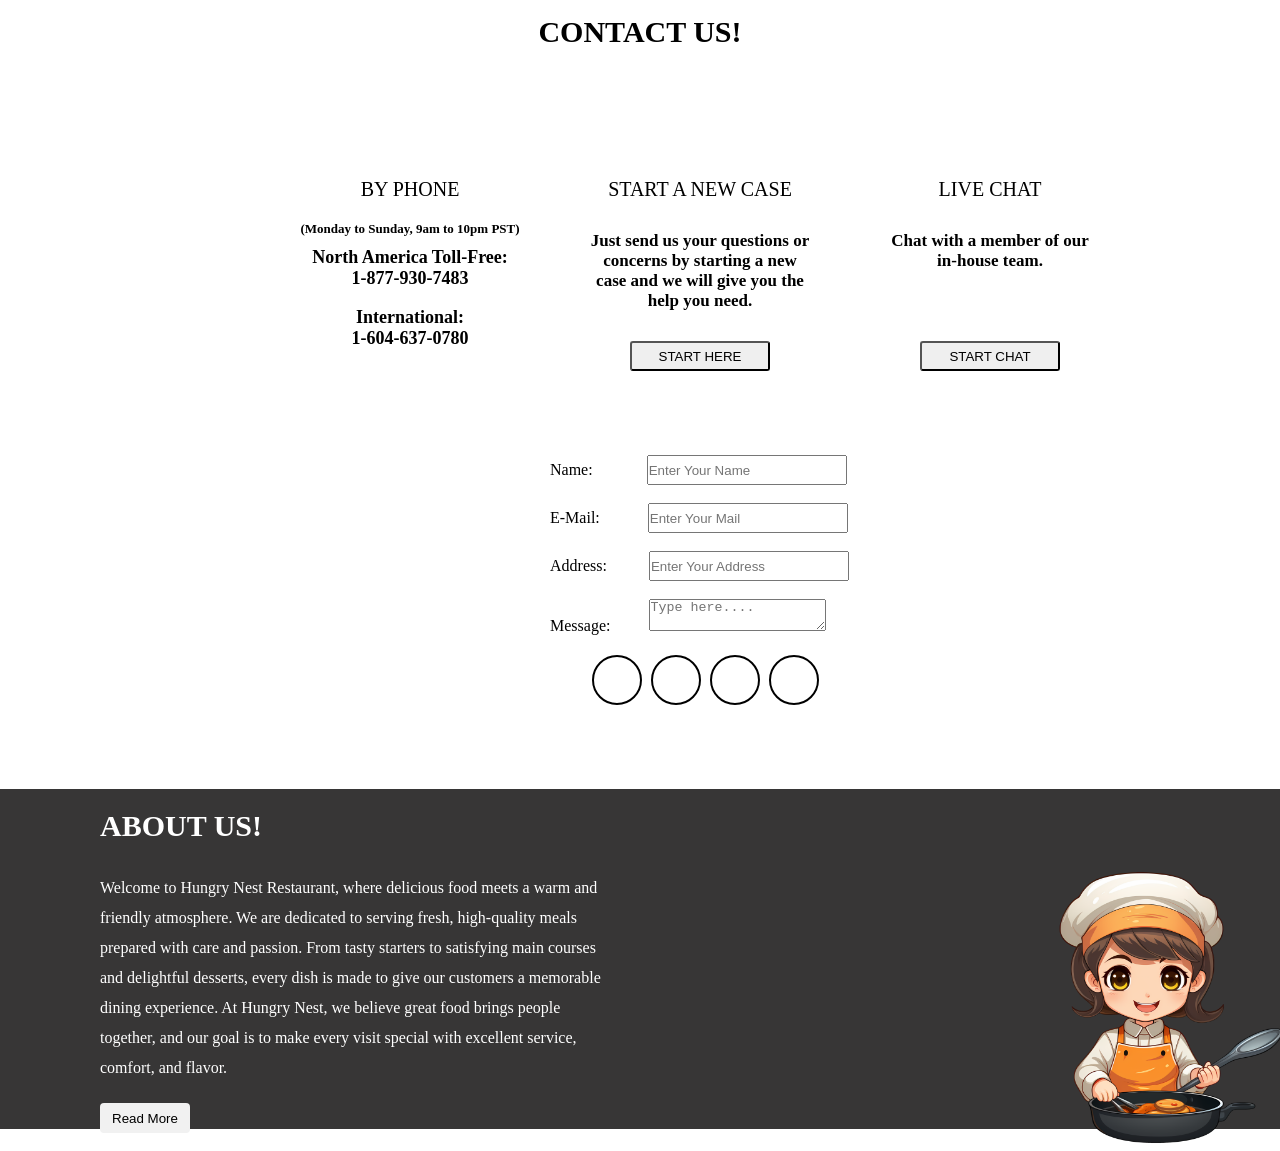
==== commit 7afe0598: "First commit file" ====
--- a/index.html
+++ b/index.html
@@ -23,7 +23,7 @@
     </div> 
    <br> <br>  -->
     <div class="position">
-
+<div>
     <div class="com">
         <nav class="topic">
              <!-- <i class="fa-solid fa-circle-user" style="margin-top: 33px;font-size: 20px;color:white;"></i> -->
@@ -68,13 +68,13 @@
         <img src="https://static.vecteezy.com/system/resources/previews/026/772/534/non_2x/thai-roti-with-ai-generated-free-png.png" style="width: 140px;height: 100px;margin-left: 60px;">
        <img src="https://www.pngarts.com/files/11/Fried-Chicken-PNG-Image.png" style="width: 140px;height: 100px;margin-left: 55px;"> 
        <img src="https://static.vecteezy.com/system/resources/thumbnails/056/614/973/small_2x/flavored-soda-isolate-on-transparent-background-png.png" style="width: 140px;height: 100px;margin-left: 50px;">
-        <img src="https://purepng.com/public/uploads/large/purepng.com-burgersandwhichfoodbreadcaviarburgerdelicious-21526117612dsith.png" style="width: 140px;height: 140px;margin-left: 40px;margin-top: -30px;">
+        <img src="https://purepng.com/public/uploads/large/purepng.com-burgersandwhichfoodbreadcaviarburgerdelicious-21526117612dsith.png" style="width: 140px;height: 120px;margin-left: 40px;margin-top: -15px;">
        <img src="https://static.vecteezy.com/system/resources/previews/047/826/127/non_2x/fish-roasted-with-greens-on-the-plate-free-png.png" style="width: 140px;height: 100px;margin-left: 50px;">
        <img src="https://static.vecteezy.com/system/resources/previews/046/861/103/non_2x/delicious-veggie-pizza-isolated-on-a-transparent-background-free-png.png" style="width: 140px;height: 100px;margin-left: 60px;">
 
 
     </div>
-    
+     
     <br><br>  
     <div id="recipes">
 
@@ -116,7 +116,7 @@
     <div class="menu-card">
       <span class="tag">New</span>
 
-      <img src="https://sifu.unileversolutions.com/image/en-LK/recipe-topvisual/2/1260-709/authentic-chicken-biryani-50434132.jpg">
+      <img src="../bowl bir.jpg">
 
       <div class="menu-content">
         <h2>Chicken Biriyani</h2>
@@ -137,7 +137,7 @@
     <div class="menu-card">
       <span class="tag">New</span>
 
-      <img src="https://img.magnific.com/premium-photo/chowmein-indian-maggi-masal-maggie-noodels_636537-35841.jpg?w=1060" >
+      <img src="../new noodels.jpg" alt="Burger">
 
       <div class="menu-content">
         <h2>Chinese Noodles</h2>
@@ -153,7 +153,7 @@
     <div class="menu-card">
       <span class="tag">Popular</span>
 
-      <img src="https://www.mashed.com/img/gallery/the-viral-fried-chicken-hack-tiktok-cannot-get-behind/intro-1665423391.jpg">
+      <img src="../new frid.jpg" alt="Pizza">
 
       <div class="menu-content">
         <h2>Fried Chicken</h2>
@@ -165,11 +165,11 @@
       </div>
     </div>
 
-    <!-- Card 3 -->
+    <!-- Card 3 --> 
     <div class="menu-card">
       <span class="tag">Hot</span>
 
-      <img src="https://img.magnific.com/premium-photo/classic-italian-pasta-penne-parmesan-cheese-dark-table-penne-pasta-with-sauce-top-view-generative-ai_47243-2249.jpg">
+      <img src="../peri peri pasta.jpg">
 
       <div class="menu-content">
         <h2>Peri Peri Pasta</h2>
@@ -189,33 +189,33 @@
     <div class="d-1">
          <h1 style="font-size: 30px;margin-top: 10px;text-align: center;color: black;"> Food Items</i></h1> 
          <div class="box1">
-          <img src="https://static.vecteezy.com/system/resources/thumbnails/027/144/466/small_2x/yummy-brownies-ice-cream-isolated-on-transparent-background-png.png" style="width: 170px;height:170px;margin-left: 10px;margin-top: 20px;border-radius: 100px;">
+          <img src="../brounie.png" style="width: 170px;height:170px;margin-left: 10px;margin-top: 20px;border-radius: 100px;">
           <h1 style="font-size: 23px;text-align: center;color: brown;">Brownie Scoop</h1>
           <button style="width: 160px;height: 25px;background-color: darkslateblue;color: white;margin-left: 19px;margin-top: 10px;border-radius: 4px;border: none;">Add To Cart</button>
          </div>
          <div class="box1">
-          <img src="https://static.vecteezy.com/system/resources/thumbnails/021/665/571/small_2x/delicious-grilled-chicken-cutout-png.png" style="width: 170px;height:170px;margin-left: 10px;margin-top: 20px;border-radius: 100px;">
+          <img src="../gril.webp" style="width: 170px;height:170px;margin-left: 10px;margin-top: 20px;border-radius: 100px;">
           <h1 style="font-size: 23px;text-align: center;color: brown;">Grill Chicken</h1>
           <button style="width: 160px;height: 25px;background-color: darkslateblue;color: white;margin-left: 19px;margin-top: 10px;border-radius: 4px;border: none;">Add To Cart</button>
          </div>
           <div class="box1">
-          <img src="https://static.vecteezy.com/system/resources/previews/055/930/181/non_2x/delicious-milkshakes-in-three-flavors-with-fresh-berries-free-png.png" style="width: 170px;height:170px;margin-left: 10px;margin-top: 20px;border-radius: 100px;">
+          <img src="../shakes.webp" style="width: 170px;height:170px;margin-left: 10px;margin-top: 20px;border-radius: 100px;">
           <h1 style="font-size: 23px;text-align: center;color: brown;">MilkShakes</h1>
           <button style="width: 160px;height: 25px;background-color: darkslateblue;color: white;margin-left: 19px;margin-top: 10px;border-radius: 4px;border: none;">Add To Cart</button>
          </div>
          <div class="box1">
-          <img src="https://png.pngtree.com/png-vector/20240720/ourmid/pngtree-burger-cola-pizza-fries-takeaway-fastfood-png-image_13002300.png" style="width: 170px;height:170px;margin-left: 10px;margin-top: 20px;border-radius: 100px;">
+          <img src="../comboo.webp" style="width: 170px;height:170px;margin-left: 10px;margin-top: 20px;border-radius: 100px;">
           <h1 style="font-size: 23px;text-align: center;color: brown;">Burger Combos</h1>
           <button style="width: 160px;height: 25px;background-color: darkslateblue;color: white;margin-left: 19px;margin-top: 10px;border-radius: 4px;border: none;">Add To Cart</button>
          </div>
           <div class="box1">
-          <img src="https://static.vecteezy.com/system/resources/previews/025/222/157/original/shawarma-sandwich-isolated-on-transparent-background-png.png" style="width: 170px;height:170px;margin-left: 10px;margin-top: 20px;border-radius: 100px;">
+          <img src="../shawarma.png" style="width: 170px;height:170px;margin-left: 10px;margin-top: 20px;border-radius: 100px;">
           <h1 style="font-size: 23px;text-align: center;color: brown;">Shawarma</h1>
           <button style="width: 160px;height: 25px;background-color: darkslateblue;color: white;margin-left: 19px;margin-top: 10px;border-radius: 4px;border: none;">Add To Cart</button>
          </div>
          <div class="box1">
-          <img src="https://rosepng.com/wp-content/uploads/elementor/thumbs/s11728_momos_isolated_on_white_background_-stylize_200_-v_6_3825ff62-c195-4871-838d-68547dc218e3_2-photoroom-png-photoroom_11zon-qjk8kizk5k2tmw7cxyw7h38gln6qs2scooelc5grds.png" style="width: 170px;height:170px;margin-left: 10px;margin-top: 20px;border-radius: 100px;">
-          <h1 style="font-size: 23px;text-align: center;color: brown;">Momos</h1>
+          <img src="../chicken salad.jpg" style="width: 170px;height:170px;margin-left: 10px;margin-top: 20px;border-radius: 100px;">
+          <h1 style="font-size: 23px;text-align: center;color: brown;">Salad</h1>
           <button style="width: 160px;height: 25px;background-color: darkslateblue;color: white;margin-left: 19px;margin-top: 10px;border-radius: 4px;border: none;">Add To Cart</button>
          </div>
 
@@ -223,22 +223,22 @@
     </div>
     <div class="d-2">
          <h6 style="font-size: 26px;margin-top: 10px;text-align: center; border-radius: 50%;">Menu Card</h6>
-        <img src="https://static.vecteezy.com/system/resources/thumbnails/050/609/606/small_2x/indian-recipes-curry-recipes-png.png" style="width: 160px;height: 100px;margin-top: 30px;margin-left: 20px;border-radius: 50px;">
+        <img src="./ai-generated-mutton-curry-with-rice-in-a-clay-plate-png.webp" style="width: 160px;height: 100px;margin-top: 30px;margin-left: 20px;border-radius: 50px;">
          <h6 style="font-size: 19px; margin-top: -70px;margin-left: 170px;"> Mutton Curry <span style="margin-left: 60px;">$1299</span> <i class="fa-solid fa-square-plus" style="margin-left: 30px;color:slategrey;"></i> 1 <i class="fa-solid fa-square-minus" style="color:grey;"></i></h6>
          <br> <br>
-        <img src="https://konaarc.com/wp-content/uploads/2025/03/Paneer-Tikka-1.png" style="width: 105px;height: 100px;margin-top: 30px;margin-left: 60px;border-radius: 50px;">
+        <img src="./high-quality-mouth-watering-delicious-food-image-isolated-free-png.webp" style="width: 105px;height: 100px;margin-top: 30px;margin-left: 60px;border-radius: 50px;">
          <h6 style="font-size: 19px; margin-top: -70px;margin-left: 170px;">Panner Tikka <span style="margin-left: 68px;">$2000</span> <i class="fa-solid fa-square-plus" style="margin-left: 30px;color:slategrey;"></i> 1 <i class="fa-solid fa-square-minus" style="color: grey;"></i></h6>
          <br> <br>
-          <img src="https://rosepng.com/wp-content/uploads/2024/09/s11728_veg_thali_isolated_on_white_background_59ef9727-5688-4c26-8774-07e7c4b937da_2-photoroom.png" style="width: 105px;height: 100px;margin-top: 30px;margin-left: 60px;border-radius: 50px;">
+          <img src="./veg-.png" style="width: 105px;height: 100px;margin-top: 30px;margin-left: 60px;border-radius: 50px;">
          <h6 style="font-size: 19px; margin-top: -70px;margin-left: 170px;">Veg Meal<span style="margin-left: 110px;">$699</span> <i class="fa-solid fa-square-plus" style="margin-left: 40px;color:slategrey;"></i> 1 <i class="fa-solid fa-square-minus" style="color: grey;"></i></h6>
          <br> <br> 
-         <img src="https://png.pngtree.com/png-vector/20240614/ourmid/pngtree-fruits-and-fruit-juices-png-image_12740344.png" style="width: 105px;height: 100px;margin-top: 30px;margin-left: 60px;border-radius: 50px;">
+         <img src="./juice.png" style="width: 105px;height: 100px;margin-top: 30px;margin-left: 60px;border-radius: 50px;">
          <h6 style="font-size: 19px; margin-top: -70px;margin-left: 170px;">Fruit Juice<span style="margin-left: 100px;">$1199</span> <i class="fa-solid fa-square-plus" style="margin-left: 30px;color:slategrey;"></i> 1 <i class="fa-solid fa-square-minus" style="color: grey;"></i></h6>
         <br><br>
-        <img src="https://i.pinimg.com/originals/ac/21/35/ac21353a754af7966aafc67c40a53267.png" style="width: 105px;height: 100px;margin-top: 30px;margin-left: 60px;border-radius: 50px;">
+        <img src="../boba tea.webp" style="width: 105px;height: 100px;margin-top: 30px;margin-left: 60px;border-radius: 50px;">
          <h6 style="font-size: 19px; margin-top: -70px;margin-left: 170px;">Bubble Tea<span style="margin-left: 97px;">$359</span> <i class="fa-solid fa-square-plus" style="margin-left: 40px;color:slategrey;"></i> 1 <i class="fa-solid fa-square-minus" style="color: grey;"></i></h6>
          <br><br>
-         <img src="https://static.vecteezy.com/system/resources/thumbnails/049/224/760/small_2x/fried-rice-with-chicken-and-vegetables-in-a-bowl-cut-out-stock-png.png" style="width: 105px;height: 100px;margin-top: 30px;margin-left: 60px;border-radius: 50px;">
+         <img src="../chicken fried rise.webp" style="width: 105px;height: 100px;margin-top: 30px;margin-left: 60px;border-radius: 50px;">
          <h6 style="font-size: 19px; margin-top: -70px;margin-left: 172px;">FriedRise<span style="margin-left: 109px;">$359</span> <i class="fa-solid fa-square-plus" style="margin-left: 40px;color:slategrey;"></i> 1 <i class="fa-solid fa-square-minus" style="color: grey;"></i></h6>
     
         </div>
@@ -250,32 +250,32 @@
     <div class="d-1">
          <!-- <h1 style="font-size: 30px;margin-top: 10px;text-align: center;color: black;">Special Items</i></h1>  -->
          <div class="box1">
-          <img src="https://png.pngtree.com/png-vector/20240528/ourmid/pngtree-indian-spicy-samosa-png-image_12507769.png" style="width: 170px;height:170px;margin-left: 10px;margin-top: 20px;border-radius: 100px;">
+          <img src="../nicesamosa.png" style="width: 170px;height:170px;margin-left: 10px;margin-top: 20px;border-radius: 100px;">
           <h1 style="font-size: 23px;text-align: center;color: brown;">Samosas</h1>
           <button style="width: 160px;height: 25px;background-color: darkslateblue;color: white;margin-left: 19px;margin-top: 10px;border-radius: 4px;border: none;">Add To Cart</button>
          </div>
          <div class="box1">
-          <img src="https://www.pngmart.com/files/22/KFC-PNG-Picture.png" style="width: 170px;height:170px;margin-left: 10px;margin-top: 20px;border-radius: 100px;">
+          <img src="../kfccc.png" style="width: 170px;height:170px;margin-left: 10px;margin-top: 20px;border-radius: 100px;">
           <h1 style="font-size: 23px;text-align: center;color: brown;">Bucket KFC</h1>
           <button style="width: 160px;height: 25px;background-color: darkslateblue;color: white;margin-left: 19px;margin-top: 10px;border-radius: 4px;border: none;">Add To Cart</button>
          </div>
           <div class="box1">
-          <img src="https://static.vecteezy.com/system/resources/previews/049/767/036/non_2x/pakistani-breakfast-with-desi-paratha-omelet-free-png.png" style="width: 170px;height:170px;margin-left: 10px;margin-top: 20px;border-radius: 100px;">
-          <h1 style="font-size: 23px;text-align: center;color: brown;">Paratha</h1>
-          <button style="width: 160px;height: 25px;background-color: darkslateblue;color: white;margin-left: 19px;margin-top: 10px;border-radius: 4px;border: none;">Add To Cart</button>
-         </div>
-         <div class="box1">
-          <img src="https://static.vecteezy.com/system/resources/thumbnails/041/277/335/small_2x/ai-generated-sandwich-with-ham-cheese-tomatoes-and-lettuce-isolated-on-transparent-background-png.png" style="width: 170px;height:170px;margin-left: 10px;margin-top: 20px;border-radius: 100px;">
+          <img src="../paratha.webp" style="width: 170px;height:170px;margin-left: 10px;margin-top: 20px;border-radius: 100px;">
+          <h1 style="font-size: 23px;text-align: center;color: brown;">Parathaa</h1>
+          <button style="width: 160px;height: 25px;background-color: darkslateblue;color: white;margin-left: 19px;margin-top: 10px;border-radius: 4px;border: none;">Add To Cart</button>
+         </div>
+         <div class="box1">
+          <img src="../sandwich.webp" style="width: 170px;height:170px;margin-left: 10px;margin-top: 20px;border-radius: 100px;">
           <h1 style="font-size: 23px;text-align: center;color: brown;">Cheese Sandwich</h1>
           <button style="width: 160px;height: 25px;background-color: darkslateblue;color: white;margin-left: 19px;margin-top: 10px;border-radius: 4px;border: none;">Add To Cart</button>
          </div>
           <div class="box1">
-          <img src="https://png.pngtree.com/png-vector/20250527/ourmid/pngtree-white-ice-cream-scoops-with-caramel-sauce-splash-png-image_16369765.png" style="width: 170px;height:170px;margin-left: 10px;margin-top: 20px;border-radius: 100px;">
+          <img src="../icecream cup.webp" style="width: 170px;height:170px;margin-left: 10px;margin-top: 20px;border-radius: 100px;">
           <h1 style="font-size: 23px;text-align: center;color: brown;">Ice Scoops</h1>
           <button style="width: 160px;height: 25px;background-color: darkslateblue;color: white;margin-left: 19px;margin-top: 10px;border-radius: 4px;border: none;">Add To Cart</button>
          </div>
          <div class="box1">
-          <img src="https://pngimg.com/uploads/pasta/pasta_PNG58.png" style="width: 170px;height:170px;margin-left: 10px;margin-top: 20px;border-radius: 100px;">
+          <img src="../macaroni.png" style="width: 170px;height:170px;margin-left: 10px;margin-top: 20px;border-radius: 100px;">
           <h1 style="font-size: 23px;text-align: center;color: brown;">Macaroni Pasta</h1>
           <button style="width: 160px;height: 25px;background-color: darkslateblue;color: white;margin-left: 19px;margin-top: 10px;border-radius: 4px;border: none;">Add To Cart</button>
          </div>
@@ -284,22 +284,22 @@
 
     <div class="d-2">
          <!-- <h6 style="font-size: 26px;margin-top: 10px;margin-left: 60px; border-radius: 50%;">Card</h6> -->
-        <img src="https://png.pngtree.com/png-vector/20240116/ourmid/pngtree-besan-sev-and-chakli-a-traditional-indian-snack-made-of-gram-png-image_11447460.png" style="width: 160px;height: 100px;margin-top: 30px;margin-left: 20px;border-radius: 50px;">
+        <img src="../murukusedai.png" style="width: 160px;height: 100px;margin-top: 30px;margin-left: 20px;border-radius: 50px;">
          <h6 style="font-size: 19px; margin-top: -70px;margin-left: 170px;">Muruku<span style="margin-left: 124px;">$1299</span> <i class="fa-solid fa-square-plus" style="margin-left: 30px;color:slategrey;"></i> 1 <i class="fa-solid fa-square-minus" style="color:grey;"></i></h6>
          <br> <br>
-        <img src="https://static.vecteezy.com/system/resources/thumbnails/036/464/852/small_2x/ai-generated-a-plate-of-chicken-wings-isolated-on-a-transparent-background-top-view-png.png" style="width: 105px;height: 100px;margin-top: 30px;margin-left: 60px;border-radius: 50px;">
+        <img src="../wings.webp" style="width: 105px;height: 100px;margin-top: 30px;margin-left: 60px;border-radius: 50px;">
          <h6 style="font-size: 19px; margin-top: -70px;margin-left: 170px;">Wings<span style="margin-left: 140px;">$2000</span> <i class="fa-solid fa-square-plus" style="margin-left: 30px;color:slategrey;"></i> 1 <i class="fa-solid fa-square-minus" style="color: grey;"></i></h6>
          <br> <br>
-          <img src="https://www.pngmart.com/files/16/Lays-Chips-PNG-Image.png" style="width: 105px;height: 100px;margin-top: 30px;margin-left: 60px;border-radius: 50px;">
+          <img src="../layssss.png" style="width: 105px;height: 100px;margin-top: 30px;margin-left: 60px;border-radius: 50px;">
          <h6 style="font-size: 19px; margin-top: -70px;margin-left: 170px;">Lays<span style="margin-left: 155px;">$699</span> <i class="fa-solid fa-square-plus" style="margin-left: 40px;color:slategrey;"></i> 1 <i class="fa-solid fa-square-minus" style="color: grey;"></i></h6>
          <br> <br> 
-         <img src="https://png.pngtree.com/png-vector/20240804/ourmid/pngtree-delicious-pani-puri-platter-savor-the-flavors-of-ultimate-experience-isolated-png-image_13372148.png" style="width: 105px;height: 100px;margin-top: 30px;margin-left: 60px;border-radius: 50px;">
+         <img src="../pani-puri-png-8.png" style="width: 105px;height: 100px;margin-top: 30px;margin-left: 60px;border-radius: 50px;">
          <h6 style="font-size: 19px; margin-top: -70px;margin-left: 170px;">Pani puri<span style="margin-left: 120px;">$1199</span> <i class="fa-solid fa-square-plus" style="margin-left: 30px;color:slategrey;"></i> 1 <i class="fa-solid fa-square-minus" style="color: grey;"></i></h6>
         <br><br>
-        <img src="https://static.vecteezy.com/system/resources/previews/058/447/392/non_2x/delicious-spicy-tandoori-chicken-with-roasted-potatoes-and-lemon-free-png.png" style="width: 105px;height: 100px;margin-top: 30px;margin-left: 60px;border-radius: 50px;">
+        <img src="../tandoori.webp" style="width: 105px;height: 100px;margin-top: 30px;margin-left: 60px;border-radius: 50px;">
          <h6 style="font-size: 19px; margin-top: -70px;margin-left: 170px;">Tandoori<span style="margin-left: 122px;">$359</span> <i class="fa-solid fa-square-plus" style="margin-left: 40px;color:slategrey;"></i> 1 <i class="fa-solid fa-square-minus" style="color: grey;"></i></h6>
          <br><br>
-         <img src="https://png.pngtree.com/png-vector/20250622/ourmid/pngtree-pav-bhaji-isolated-on-transparent-background-png-image_16570815.png" style="width: 105px;height: 100px;margin-top: 30px;margin-left: 60px;border-radius: 50px;">
+         <img src="../bav bhaji.png" style="width: 105px;height: 100px;margin-top: 30px;margin-left: 60px;border-radius: 50px;">
          <h6 style="font-size: 19px; margin-top: -70px;margin-left: 172px;">Bav Bhaji<span style="margin-left: 120px;">$359</span> <i class="fa-solid fa-square-plus" style="margin-left: 40px;color:slategrey;"></i> 1 <i class="fa-solid fa-square-minus" style="color: grey;"></i></h6>
     
         </div>
@@ -317,7 +317,7 @@
       </div>
     </div>
     </div> -->
-   <br> <br>  <br> <br>
+   <br> <br>  <br>
    <div id="contact" class="work">
 
     <div>
@@ -344,7 +344,7 @@
           <div class="man3">
              <i class="fa-brands fa-rocketchat" style="font-size: 60px;margin-left: 80px;color: orange;"></i>
               <h5 style="font-size: 20px;text-align: center;margin-top: 20px;font-weight: lighter;">LIVE CHAT</h5>
-             <h5 style="font-size: 17px;;margin-top: 17px;padding: 10px;text-align: center;">Chat with a member of our in-house team.</h5>
+             <h5 style="font-size: 17px;;margin-top: 20px;padding: 10px;text-align: center;">Chat with a member of our in-house team.</h5>
              <button style="width: 140px;height: 30px;margin-top: 60px;margin-left: 50px;border-radius: 3px;">START CHAT</button>
          </div>
   
@@ -353,7 +353,7 @@
     <div class="boxx">
        <br><br>
        <label for="text">Name:</label>
-       <input type="text" placeholder="Enter Your Name" style="margin-left: 52px;">
+       <input type="text" placeholder="Enter Your Name" style="margin-left: 50px;">
         <br> <br>
        <label for="text">E-Mail:</label>
        <input type="text" placeholder="Enter Your Mail" style="margin-left: 44px;">
@@ -363,30 +363,28 @@
         <br> <br>
        <label for="text">Message:</label>
       <textarea name="" id="" placeholder="Type here...." style="margin-left: 35px;"></textarea>
-      <br> 
-      <button style="width: 140px;height: 30px;margin-top: 10px;margin-left: 140px;border-radius: 8px;">SEND</button>
-  
+      
   <div class="socials">
-  <a href="#"><i class="fa-solid fa-phone" style="color:limegreen;width: 50px;height: 50px;border-radius: 50%;background-color: black; font-size: 22px;padding: 13px;" ></i></a>
-
-  <a href="#"><i class="fa-brands fa-whatsapp" style="color: green;width: 50px;height: 50px;border-radius: 50%;background-color: black; font-size: 22px;padding: 13px;margin-left: 25px;"></i></a>
-
-  <a href="#"><i class="fa-brands fa-facebook" style="color:blue;width: 50px;height: 50px;border-radius: 50%;background-color:black; font-size: 22px;padding: 13px;margin-left: 25px;"></i></a>
-
-  <a href="#"><i class="fa-brands fa-instagram" style="color: palevioletred;width: 50px;height: 50px;border-radius: 50%;background-color: black; font-size: 22px;padding: 13px;margin-left: 25px;"></i></a>
+  <a href="#"><i class="fa-solid fa-phone" style="color:limegreen;width: 50px;height: 50px;border-radius: 50%;border: 2px solid black; font-size: 30px;padding: 8px;" ></i></a>
+
+  <a href="#"><i class="fa-brands fa-whatsapp" style="color: green;width: 50px;height: 50px;border-radius: 50%;border: 2px solid black; font-size: 30px;padding: 8px;margin-left: 17px;"></i></a>
+
+  <a href="#"><i class="fa-brands fa-facebook" style="color:blue;width: 50px;height: 50px;border-radius: 50%;border: 2px solid black; font-size: 30px;padding: 8px;margin-left: 17px;"></i></a>
+
+  <a href="#"><i class="fa-brands fa-instagram" style="color: palevioletred;font-size: 30px; width: 50px;height: 50px;border-radius: 50%;border: 2px solid black;padding: 8px;margin-left: 17px;"></i></a>
 </div>
 
     </div>
    </div>
 
-<br><br> <br>
+
    <div id="about">
      <div class="comon">
       <h1 class="abt">ABOUT US!</h1>
       <p class="para">Welcome to Hungry Nest Restaurant, where delicious food meets a warm and friendly atmosphere. We are dedicated to serving fresh, high-quality meals prepared with care and passion. From tasty starters to satisfying main courses and delightful desserts, every dish is made to give our customers a memorable dining experience. At Hungry Nest, we believe great food brings people together, and our goal is to make every visit special with excellent service, comfort, and flavor.</p>
       <button class="btn-0">Read More</button>
       <div>
-        <img src="https://static.vecteezy.com/system/resources/previews/027/238/039/original/cute-chef-cooking-food-clipart-illustration-ai-generative-png.png" style="width: 300px;height: 280px;margin-left: 1000px;margin-top: -290px;">
+        <img src="../cutie.webp" style="width: 300px;height: 280px;margin-left: 1000px;margin-top: -290px;">
          <!-- <div id="maps">
           <hr class="in">
        <iframe src="https://www.google.com/maps/embed?pb=!1m18!1m12!1m3!1d3887.936579516869!2d80.21896167484148!3d12.975908187339847!2m3!1f0!2f0!3f0!3m2!1i1024!2i768!4f13.1!3m3!1m2!1s0x3a525d70050d495f%3A0xe1b0d7791146206d!2sCode99%20IT%20Academy!5e0!3m2!1sen!2sin!4v1774336863506!5m2!1sen!2sin" width="200" height="180" style="border:0;" allowfullscreen="" loading="lazy" referrerpolicy="no-referrer-when-downgrade"></iframe>
@@ -396,5 +394,4 @@
     </div>
    </div>
 </body>
-</html>
-
+</html>
--- a/style.css
+++ b/style.css
@@ -78,12 +78,14 @@
     margin-top: 350px;
 }
 .background{
-  background-image: url(https://tse2.mm.bing.net/th/id/OIP.PtUilt_pxWnD9hDJoYtKXQHaE8?pid=Api&P=0&h=180);
+  /* background-image: url(../background.avif);
   background-repeat: no-repeat;
-  background-size: 100% 100%;
-}
-
-.topic{
+  background-size: 100% 100%; */
+}
+
+
+
+ .topic{
     width: 100%;
     height: 60px;
     border: none;
@@ -111,7 +113,7 @@
 }
 
 .com{
-    background-image: url(https://static.vecteezy.com/system/resources/previews/005/140/844/large_2x/brown-wooden-table-on-coffee-shop-or-restaurant-background-free-photo.jpg);
+    background-image: url(../brown-wooden-table-on-coffee-shop-or-restaurant-background-free-photo.jpg);
     background-repeat: no-repeat;
     background-size: 100% 100%;
     position: relative;
@@ -127,7 +129,7 @@
    /* box-shadow: 0px 0px 20px whitesmoke; */
    /* background-color: rgb(179, 221, 179); */
    /* background-color:rgb(177, 1, 1) ; */
-}
+ }
 
 hr{
     width: 90%;
@@ -151,8 +153,8 @@
   border: none;
   background-color:rgb(244, 160, 5);
   color: whitesmoke;
-  border-radius: 20px;
-}
+  border-radius: 20px; 
+} 
 .in{
     border: none;
 }
@@ -224,10 +226,10 @@
       font-size:14px;
 }
 
-/* .btn:hover{
+.btn:hover{
       background:#e64a19;
       transform:scale(1.05);
-} */
+}
 
 .tag{
       position:absolute;
@@ -285,8 +287,8 @@
 }
 .box1 :hover{
     /* transform:translateY(100px) translateX(100px); */
-    transform: rotateY(200deg);
-    transition-duration: 2s;
+    transform: rotateY(20deg);
+    transition-duration: 1s;
 
 }
 
@@ -338,9 +340,9 @@
   /* display: flex;
   gap: 20px;
   justify-content: center; */
-  margin-top: 30px;
+  margin-top: 20px;
   display: flex;
-  margin-left: 75px;
+  margin-left: 90px;
 }
 
 .socials a {
@@ -397,111 +399,184 @@
  }
  
 
- @media (max-width: 900px) {
+ /* =========================
+   MOBILE RESPONSIVE
+========================= */
+
+@media screen and (max-width: 768px){
+
+  body{
+    overflow-x: hidden;
+  }
 
   /* NAVBAR */
-  .topic {
+  .topic{
     flex-wrap: wrap;
     height: auto;
     padding: 10px;
     justify-content: center;
   }
 
-  h2 {
-    font-size: 20px;
+  .topic h2{
+    width: 100%;
     text-align: center;
-    margin: 10px 0;
-  }
-
-  h3 {
-    font-size: 14px;
+    margin-top: 10px;
+    font-size: 22px;
+  }
+
+  .topic h3{
     margin: 10px;
-  }
-
-  /* HERO */
-  .hotel-card {
-    margin-left: 0;
-    width: 100%;
-    height: 400px;
-  }
-
-  .content {
-    left: 10px;
-    bottom: 20px;
-  }
-
-  .content h1 {
-    font-size: 22px;
-  }
-
-  .royal {
-    font-size: 24px;
-    margin-top: 120px;
-  }
-
-  /* IMAGE ROW */
-  .image {
+    font-size: 15px;
+  }
+
+  #dash{
+    margin-top: 10px;
+  }
+
+  /* HERO SECTION */
+  .com{
+    background-size: cover;
+    padding-bottom: 30px;
+  }
+
+  .com img{
+    width: 260px !important;
+    height: auto !important;
+    margin-left: 50px !important;
+    margin-top: 90px !important;
+  }
+
+  h4{
+    margin-top: 20px !important;
+    margin-left: 20px !important;
+    font-size: 28px !important;
+    text-align: center;
+    height: auto;
+  }
+
+  h4 span{
+    font-size: 14px !important;
+  }
+
+  /* FEATURES */
+  div i{
+    margin-left: 10px !important;
+    margin-top: 20px !important;
+  }
+
+  /* FOOD IMAGE ROW */
+  .image{
     flex-wrap: wrap;
     justify-content: center;
     margin-left: 0;
   }
 
-  /* MENU */
-  .menu-container {
+  .image img{
+    margin: 15px !important;
+    width: 110px !important;
+    height: auto !important;
+  }
+
+  /* MENU CARDS */
+  .menu-container{
+    grid-template-columns: 1fr;
     margin-left: 0;
-    grid-template-columns: 1fr;
     padding: 10px;
   }
 
-  .menu-card {
+  .menu-card{
     margin-left: 0;
   }
 
-  /* MANAGEMENT */
-  .management {
+  /* MANAGEMENT SECTION */
+  .management{
     flex-direction: column;
     height: auto;
   }
 
   .d-1,
-  .d-2 {
+  .d-2{
     width: 100%;
     height: auto;
   }
 
-  .box1 {
+  .box1{
     float: none;
     margin: 20px auto;
   }
 
-  /* CONTACT */
+  /* MENU RIGHT SIDE */
+  .d-2 img{
+    margin-left: 20px !important;
+  }
+
+  .d-2 h6{
+    font-size: 15px !important;
+    margin-left: 140px !important;
+  }
+
+  /* CONTACT BOXES */
   .man1,
   .man2,
-  .man3 {
+  .man3{
     float: none;
     width: 90%;
     margin: 20px auto;
-  }
-
-  .boxx {
+    height: auto;
+  }
+
+  /* CONTACT FORM */
+  .boxx{
+    width: 95%;
+    margin-left: auto;
+    margin-right: auto;
+    height: auto;
+  }
+
+  input,
+  textarea{
     width: 90%;
-    margin: 20px auto;
-  }
-
-  input,
-  textarea {
-    width: 100%;
-  }
-
-  /* ABOUT TEXT */
-  .para {
+    margin-left: 10px !important;
+  }
+
+  textarea{
+    height: 100px;
+  }
+
+  /* ABOUT SECTION */
+  .comon{
+    height: auto;
+    padding-bottom: 30px;
+  }
+
+  .abt{
+    margin-left: 0;
+    text-align: center;
+  }
+
+  .para{
     width: 90%;
-    margin-left: 20px;
-  }
-
-  /* SOCIAL */
-  .socials {
+    margin-left: auto;
+    margin-right: auto;
+    text-align: justify;
+  }
+
+  .btn-0{
+    margin-left: 35%;
+  }
+
+  .comon img{
+    width: 220px !important;
+    height: auto !important;
+    margin-left: 70px !important;
+    margin-top: 20px !important;
+  }
+
+  /* SOCIAL ICONS */
+  .socials{
     justify-content: center;
     margin-left: 0;
-  }
+    flex-wrap: wrap;
+  }
+
 }
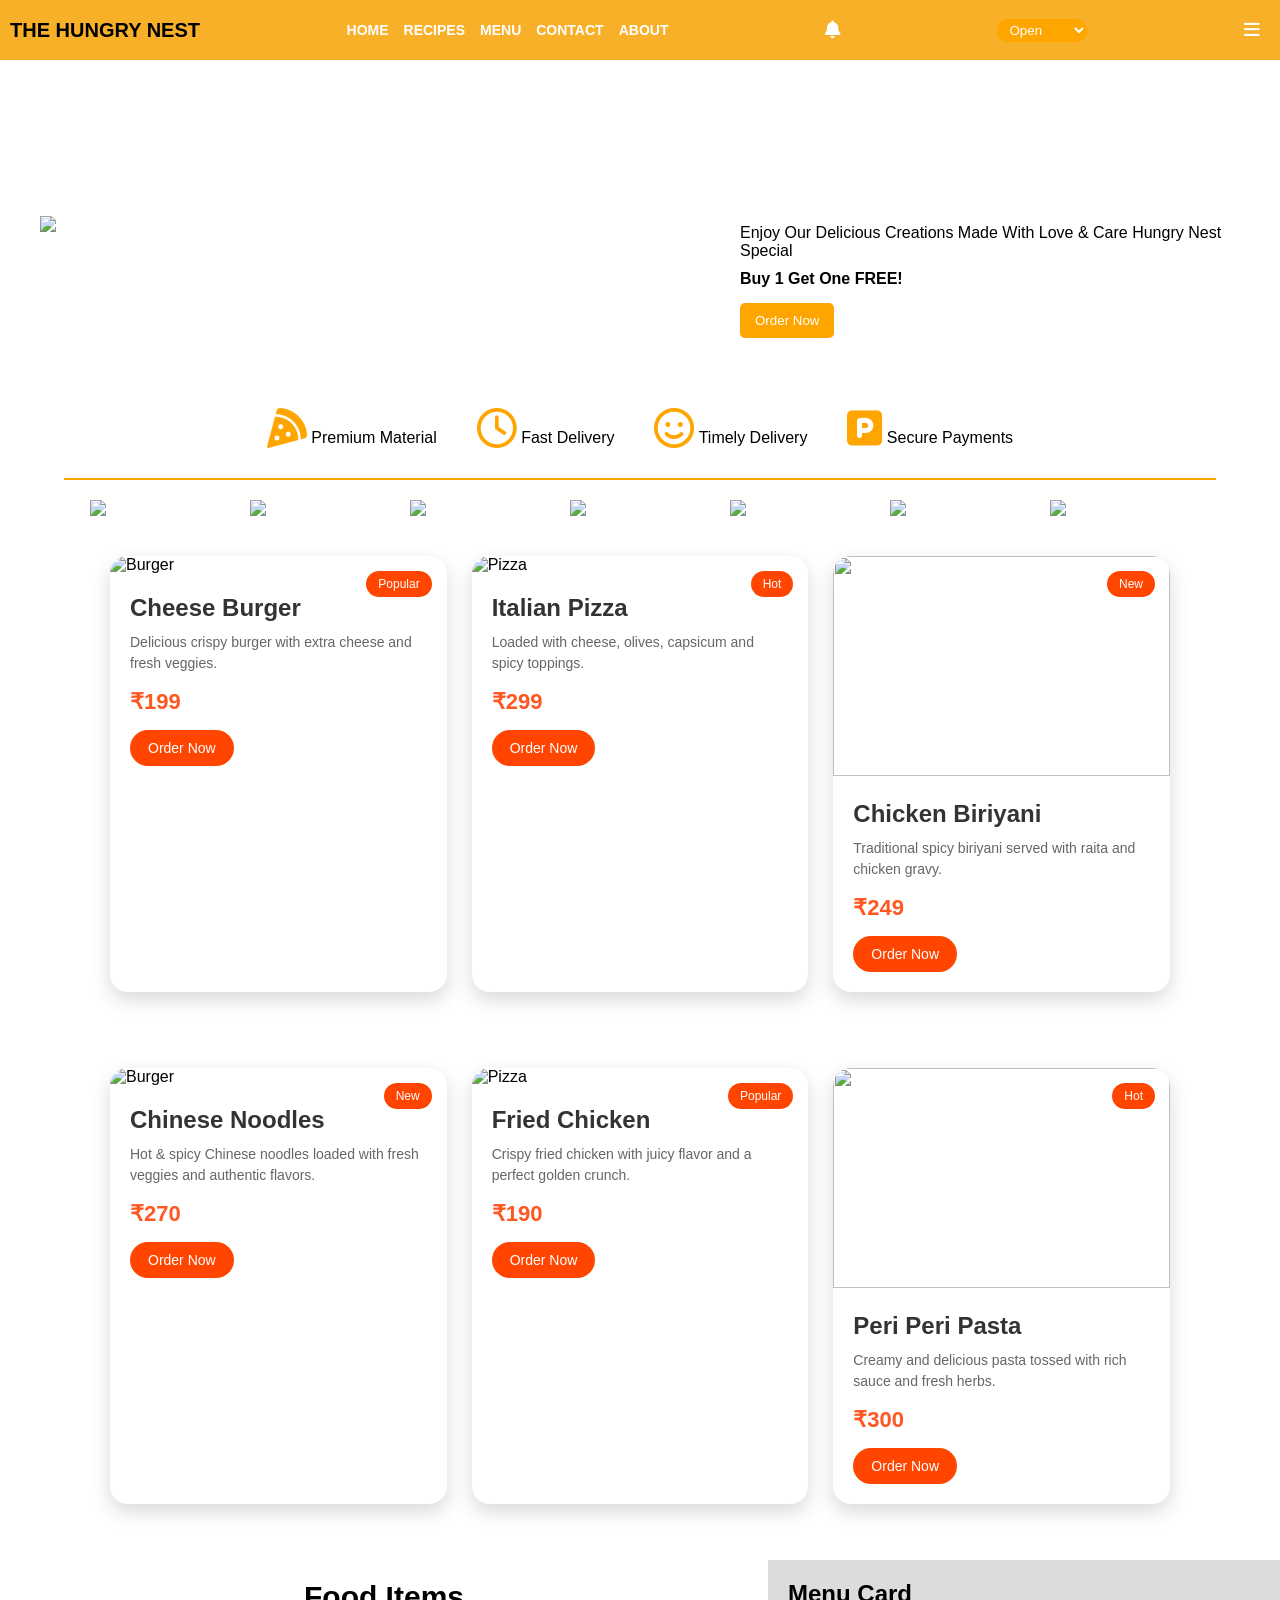
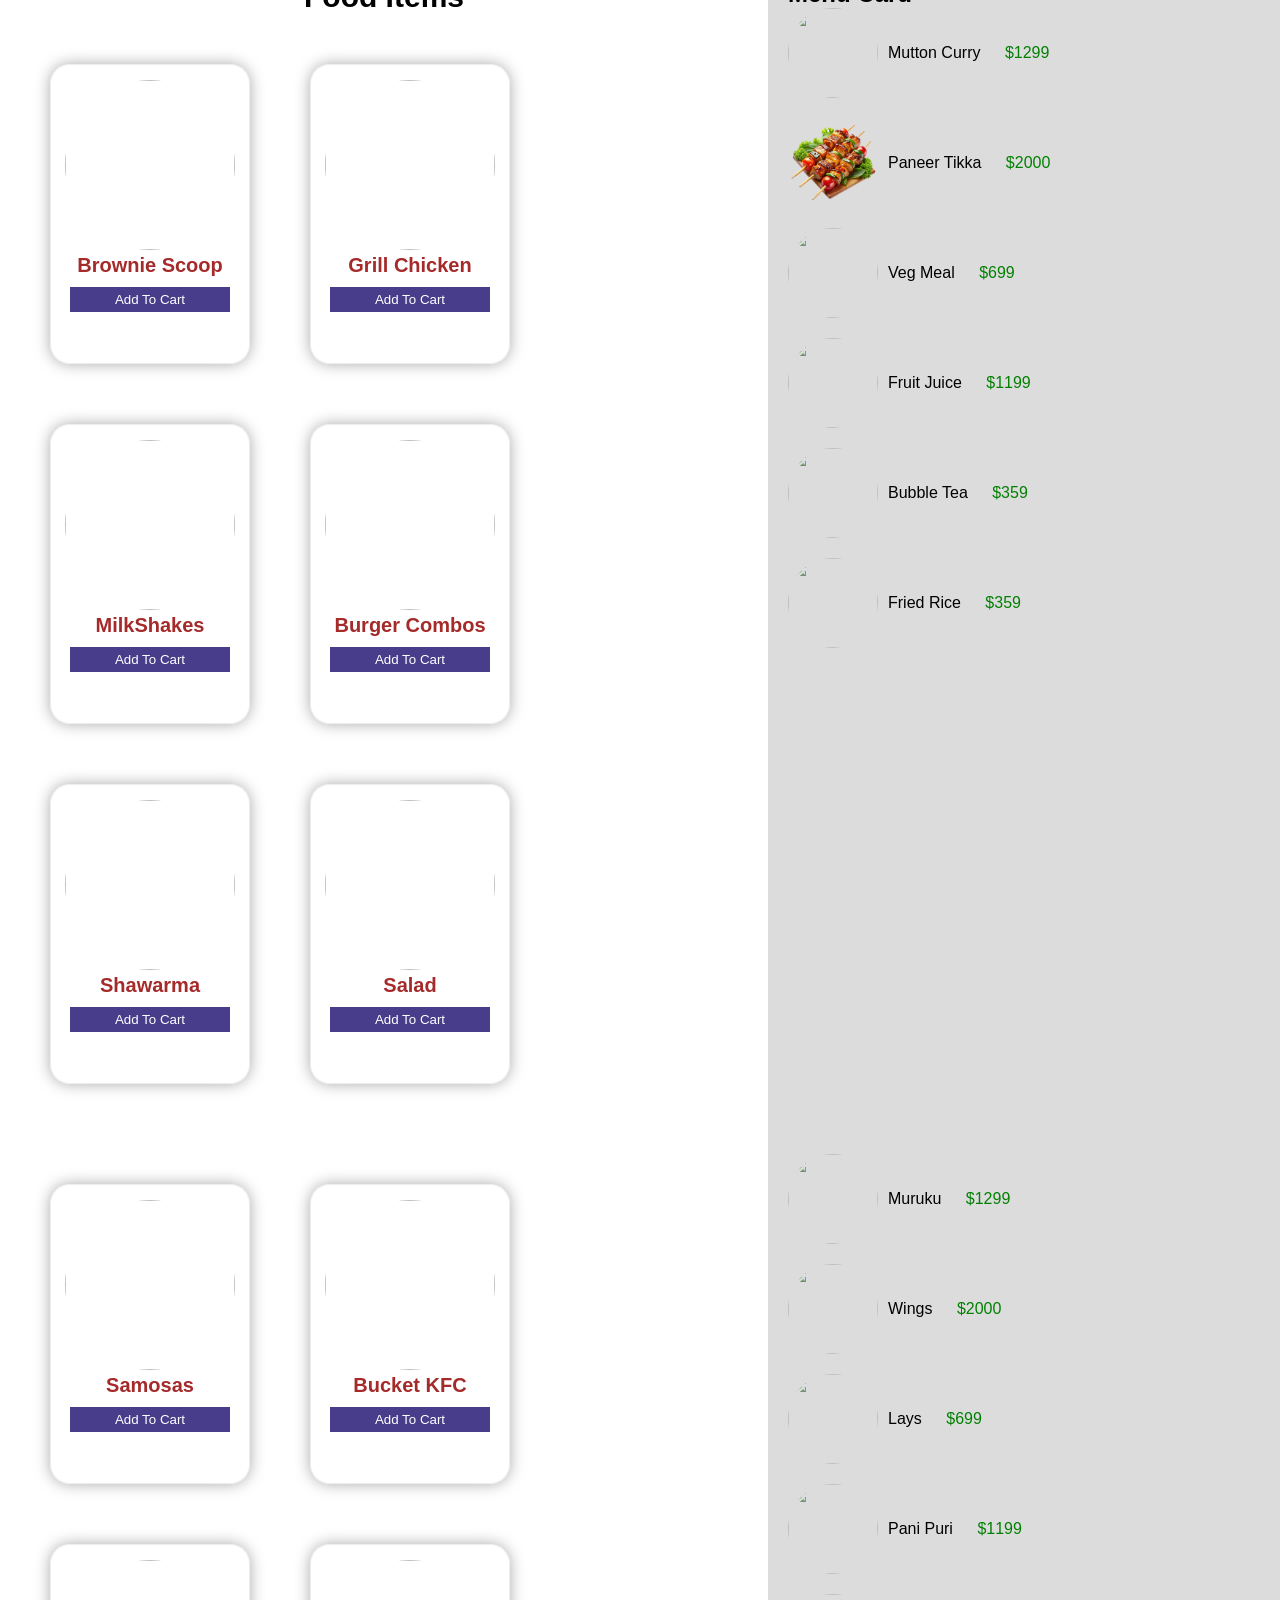
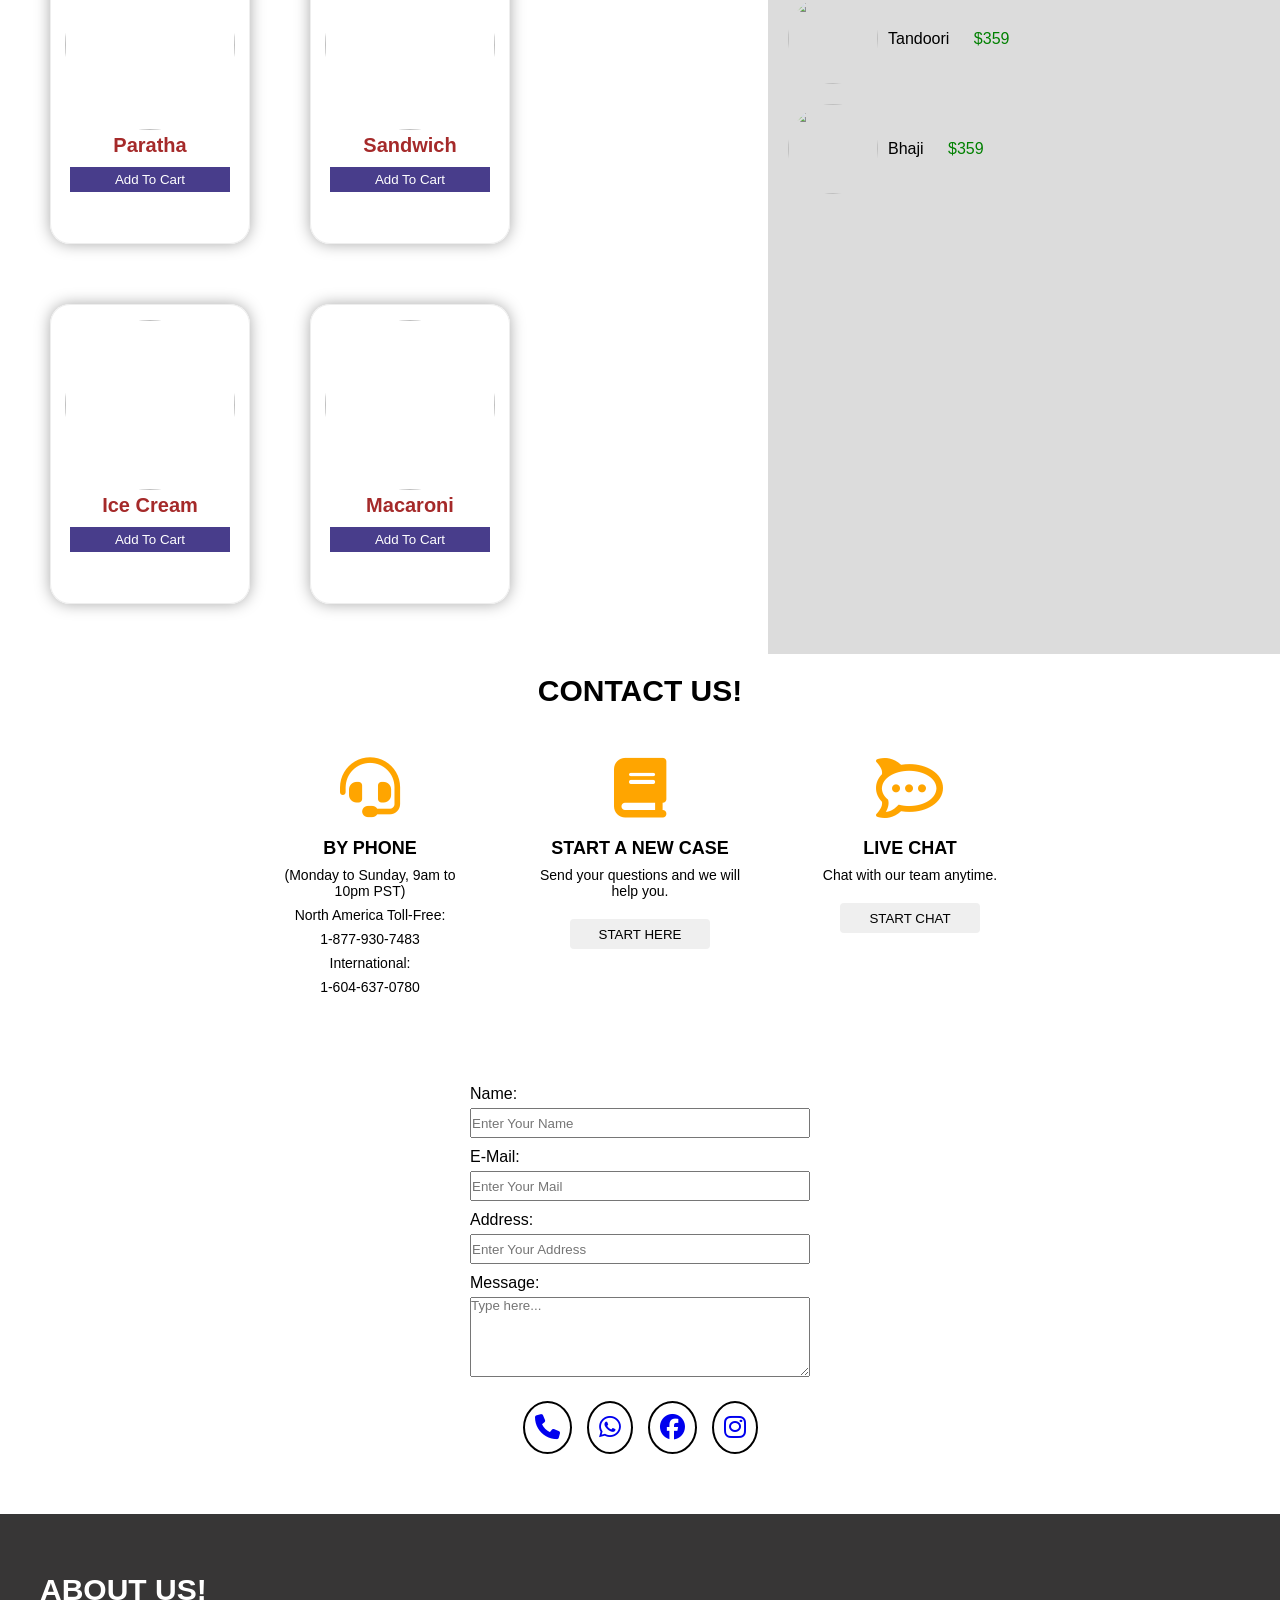
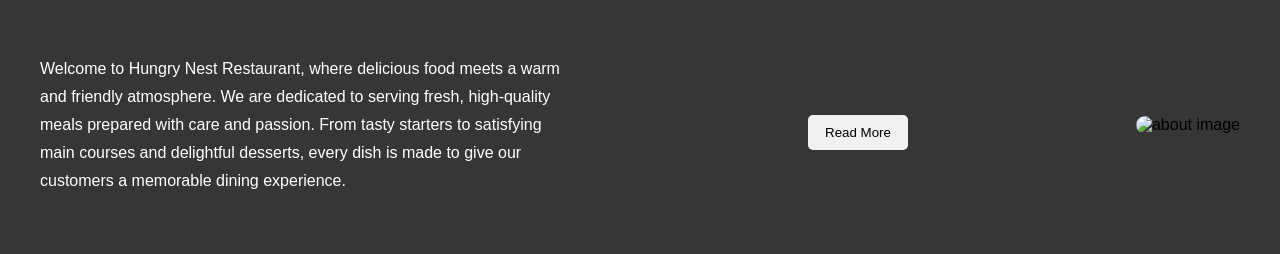
==== commit 08fd7fb4: "First commit file" ====
--- a/index.html
+++ b/index.html
@@ -3,80 +3,87 @@
 <head>
     <meta charset="UTF-8">
     <meta name="viewport" content="width=device-width, initial-scale=1.0">
-    <title>The Hungry Nest</title>
-    <link rel="stylesheet" href="https://cdnjs.cloudflare.com/ajax/libs/font-awesome/7.0.1/css/all.min.css" integrity="sha512-2SwdPD6INVrV/lHTZbO2nodKhrnDdJK9/kg2XD1r9uGqPo1cUbujc+IYdlYdEErWNu69gVcYgdxlmVmzTWnetw==" crossorigin="anonymous" referrerpolicy="no-referrer" />
-    <link rel="stylesheet" href="./style.css">
-    <link rel="icon" href="../hungrynest.png">
+    <title>Restaurant</title>
+     <link rel="stylesheet" href="./styles.css">
+  <link rel="stylesheet" href="https://cdnjs.cloudflare.com/ajax/libs/font-awesome/6.5.0/css/all.min.css">
 </head>
 <body>
-    <!-- <div class="animation">
-     <div class="hotel-card"> 
-    <div class="overlay"></div> 
-
-    <div class="content">
-      <h1 style="margin-top: -550px;margin-left: 470px;color: white;">WELCOME TO THE HOTEL</h1> 
-      <h1 class="royal" style="color: yellow;">The Hungry Nest</h1>
-      <p>Delicious Food • Luxury Dining • Family Friendly</p>
-      <a href="#manage"><button class="btn-1">Book Table</button></a> 
-    </div>
-  </div>
-    </div> 
-   <br> <br>  -->
-    <div class="position">
-<div>
-    <div class="com">
-        <nav class="topic">
-             <!-- <i class="fa-solid fa-circle-user" style="margin-top: 33px;font-size: 20px;color:white;"></i> -->
-            <h2 id="manage">THE HUNGRY NEST</h2>
-            <a href="#home" style="text-decoration: none;"> <h3 style="margin-left: 280px;">HOME</h3></a> 
-             <a href="#recipes" style="text-decoration: none;"><h3 style="margin-left: 20px;">RECIPES</h3></a>
-            <a href="#menu" style="text-decoration: none;" ><h3 style="margin-left: 20px;">MENU</h3></a>
-            <a href="#contact" style="text-decoration: none;"><h3 style="margin-left: 20px;">CONTACT</h3></a> 
-             <a href="#about" style="text-decoration: none;"><h3 style="margin-left: 20px;">ABOUT</h3></a> 
-            <i class="fa-solid fa-bell" style="margin-top: 20px;font-size: 19px;color:white;margin-left: 300px;"></i>
-      
-        <select name="select" id="dash">
-        <option value="">Open</option>
-        <option value="review">Review</option>
-       <option value="location">Location</option>
-        <option value="logout">Call Now</option>
-        <option value="logout">LogOut</option>
-     </select>
-     <i class="fa-solid fa-bars" style="font-size: 19px;color: white;margin-top: 20px;margin-left: 10px;"></i>
-            
-            </nav>
-            <br>
-        <!-- <div class="marque"> -->
-      <!-- <marquee direction="right" scrollamount="30" style="color:wheat;font-size: 23px;margin-top: -15px;">  Welcome To Hotel Royal Feast - Delicious Food Premium Taste. Family Friendly Dinning.</marquee> -->
-        <img src="https://www.freepnglogos.com/uploads/burger-png/burger-png-png-images-yellow-images-12.png" style="width: 480px;height: 350px;margin-left: 860px;margin-top: 60px;">
-         <h4 style="font-size: 45px;margin-left: 100px;margin-top: -270px; font-style: italic;color:white;font-variant: small-caps;color: white; " >Enjoy Our <br> Delicious Meal  <br>  <span style="font-size: 18px;color: black;font-size: normal;font-variant: normal;">Enjoy Our Delicious Creations Made With Love & Care Hungry Nest Special  </span> <br> <span style="font-size: 20px;font-style: normal;color:black;font-variant: normal;">Buy 1 Get One FREE!</span> 
-      <br>   <button style="background-color: orange;color: white;border: none;width: 120px;height: 28px;border-radius: 7px;" >Order Now</button></h4>
-         
-    <!-- </div> -->
-    </div>
-
-    <div>
-        <i class="fa-solid fa-pizza-slice" style="margin-left: 270px;margin-top: 40px;font-size: 45px;color: orange;"></i> Premium Material 
-        <i class="fa-regular fa-clock" style="font-size: 45px;color: orange;margin-left: 50px;"></i> Fast Delivery  
-        <i class="fa-regular fa-face-smile" style="font-size: 45px;color: orange;margin-left: 50px;"></i> Timely Delivery 
-        <i class="fa-solid fa-square-parking" style="font-size: 45px;color: orange;margin-left: 50px;"></i> Secure Payments 
-    </div>
-    <hr>
-    <br>
-    <div class="image">
-       <img src="https://www.freepnglogos.com/uploads/barbecue-png/skewer-kebab-barbecue-photo-pixabay-1.png" style="width: 140px;height: 100px;">
-        <img src="https://static.vecteezy.com/system/resources/previews/026/772/534/non_2x/thai-roti-with-ai-generated-free-png.png" style="width: 140px;height: 100px;margin-left: 60px;">
-       <img src="https://www.pngarts.com/files/11/Fried-Chicken-PNG-Image.png" style="width: 140px;height: 100px;margin-left: 55px;"> 
-       <img src="https://static.vecteezy.com/system/resources/thumbnails/056/614/973/small_2x/flavored-soda-isolate-on-transparent-background-png.png" style="width: 140px;height: 100px;margin-left: 50px;">
-        <img src="https://purepng.com/public/uploads/large/purepng.com-burgersandwhichfoodbreadcaviarburgerdelicious-21526117612dsith.png" style="width: 140px;height: 120px;margin-left: 40px;margin-top: -15px;">
-       <img src="https://static.vecteezy.com/system/resources/previews/047/826/127/non_2x/fish-roasted-with-greens-on-the-plate-free-png.png" style="width: 140px;height: 100px;margin-left: 50px;">
-       <img src="https://static.vecteezy.com/system/resources/previews/046/861/103/non_2x/delicious-veggie-pizza-isolated-on-a-transparent-background-free-png.png" style="width: 140px;height: 100px;margin-left: 60px;">
-
-
-    </div>
-     
-    <br><br>  
-    <div id="recipes">
+
+<div class="com">
+
+  <!-- NAVBAR -->
+  <nav class="topic">
+
+    <h2 id="manage">THE HUNGRY NEST</h2>
+
+    <div class="nav-links">
+      <a href="#home"><h3>HOME</h3></a>
+      <a href="#recipes"><h3>RECIPES</h3></a>
+      <a href="#menu"><h3>MENU</h3></a>
+      <a href="#contact"><h3>CONTACT</h3></a>
+      <a href="#about"><h3>ABOUT</h3></a>
+    </div>
+
+    <i class="fa-solid fa-bell icon"></i>
+
+    <select id="dash">
+      <option>Open</option>
+      <option>Review</option>
+      <option>Location</option>
+      <option>Call Now</option>
+      <option>LogOut</option>
+    </select>
+
+    <i class="fa-solid fa-bars icon"></i>
+
+  </nav>
+
+  <!-- HERO -->
+  <div class="hero">
+
+    <img class="burger-img"
+      src="https://www.freepnglogos.com/uploads/burger-png/burger-png-png-images-yellow-images-12.png">
+
+    <div class="hero-text">
+      <h1>
+        Enjoy Our <br> Delicious Meal
+      </h1>
+
+      <p>
+        Enjoy Our Delicious Creations Made With Love & Care Hungry Nest Special
+      </p>
+
+      <h4>Buy 1 Get One FREE!</h4>
+
+      <button>Order Now</button>
+    </div>
+
+  </div>
+
+</div>
+
+<!-- FEATURES -->
+<div class="features">
+  <div><i class="fa-solid fa-pizza-slice"></i> Premium Material</div>
+  <div><i class="fa-regular fa-clock"></i> Fast Delivery</div>
+  <div><i class="fa-regular fa-face-smile"></i> Timely Delivery</div>
+  <div><i class="fa-solid fa-square-parking"></i> Secure Payments</div>
+</div>
+
+<hr>
+
+<!-- IMAGES -->
+<div class="image">
+  <img src="https://www.freepnglogos.com/uploads/barbecue-png/skewer-kebab-barbecue-photo-pixabay-1.png">
+  <img src="https://static.vecteezy.com/system/resources/previews/026/772/534/non_2x/thai-roti-with-ai-generated-free-png.png">
+  <img src="https://www.pngarts.com/files/11/Fried-Chicken-PNG-Image.png">
+  <img src="https://static.vecteezy.com/system/resources/thumbnails/056/614/973/small_2x/flavored-soda-isolate-on-transparent-background-png.png">
+  <img src="https://purepng.com/public/uploads/large/purepng.com-burgersandwhichfoodbreadcaviarburgerdelicious-21526117612dsith.png">
+  <img src="https://static.vecteezy.com/system/resources/previews/047/826/127/non_2x/fish-roasted-with-greens-on-the-plate-free-png.png">
+  <img src="https://static.vecteezy.com/system/resources/previews/046/861/103/non_2x/delicious-veggie-pizza-isolated-on-a-transparent-background-free-png.png">
+</div>
+
+<div id="recipes">
 
     <div class="menu-container">
 
@@ -116,7 +123,7 @@
     <div class="menu-card">
       <span class="tag">New</span>
 
-      <img src="../bowl bir.jpg">
+      <img src="https://sifu.unileversolutions.com/image/en-LK/recipe-topvisual/2/1260-709/authentic-chicken-biryani-50434132.jpg">
 
       <div class="menu-content">
         <h2>Chicken Biriyani</h2>
@@ -137,7 +144,7 @@
     <div class="menu-card">
       <span class="tag">New</span>
 
-      <img src="../new noodels.jpg" alt="Burger">
+      <img src="https://wallpaperaccess.com/full/10583551.jpg" alt="Burger">
 
       <div class="menu-content">
         <h2>Chinese Noodles</h2>
@@ -153,7 +160,7 @@
     <div class="menu-card">
       <span class="tag">Popular</span>
 
-      <img src="../new frid.jpg" alt="Pizza">
+      <img src="https://static.fanpage.it/wp-content/uploads/sites/22/2017/07/crispy-fried-chicken.jpg" alt="Pizza">
 
       <div class="menu-content">
         <h2>Fried Chicken</h2>
@@ -169,7 +176,7 @@
     <div class="menu-card">
       <span class="tag">Hot</span>
 
-      <img src="../peri peri pasta.jpg">
+      <img src="https://jawnsicooked.com/wp-content/uploads/2022/11/Spicy-italian-sausage-pasta-24-scaled.jpg">
 
       <div class="menu-content">
         <h2>Peri Peri Pasta</h2>
@@ -181,217 +188,257 @@
       </div>
     </div>
   </div>
-<br> <br>
-  </div> 
-   <div id="menu">
-   <div class="management">
-    
+  </div>
+  <br> <br> 
+
+  <div id="menu">
+
+  <div class="management">
+
+    <!-- LEFT SIDE -->
     <div class="d-1">
-         <h1 style="font-size: 30px;margin-top: 10px;text-align: center;color: black;"> Food Items</i></h1> 
-         <div class="box1">
-          <img src="../brounie.png" style="width: 170px;height:170px;margin-left: 10px;margin-top: 20px;border-radius: 100px;">
-          <h1 style="font-size: 23px;text-align: center;color: brown;">Brownie Scoop</h1>
-          <button style="width: 160px;height: 25px;background-color: darkslateblue;color: white;margin-left: 19px;margin-top: 10px;border-radius: 4px;border: none;">Add To Cart</button>
-         </div>
-         <div class="box1">
-          <img src="../gril.webp" style="width: 170px;height:170px;margin-left: 10px;margin-top: 20px;border-radius: 100px;">
-          <h1 style="font-size: 23px;text-align: center;color: brown;">Grill Chicken</h1>
-          <button style="width: 160px;height: 25px;background-color: darkslateblue;color: white;margin-left: 19px;margin-top: 10px;border-radius: 4px;border: none;">Add To Cart</button>
-         </div>
-          <div class="box1">
-          <img src="../shakes.webp" style="width: 170px;height:170px;margin-left: 10px;margin-top: 20px;border-radius: 100px;">
-          <h1 style="font-size: 23px;text-align: center;color: brown;">MilkShakes</h1>
-          <button style="width: 160px;height: 25px;background-color: darkslateblue;color: white;margin-left: 19px;margin-top: 10px;border-radius: 4px;border: none;">Add To Cart</button>
-         </div>
-         <div class="box1">
-          <img src="../comboo.webp" style="width: 170px;height:170px;margin-left: 10px;margin-top: 20px;border-radius: 100px;">
-          <h1 style="font-size: 23px;text-align: center;color: brown;">Burger Combos</h1>
-          <button style="width: 160px;height: 25px;background-color: darkslateblue;color: white;margin-left: 19px;margin-top: 10px;border-radius: 4px;border: none;">Add To Cart</button>
-         </div>
-          <div class="box1">
-          <img src="../shawarma.png" style="width: 170px;height:170px;margin-left: 10px;margin-top: 20px;border-radius: 100px;">
-          <h1 style="font-size: 23px;text-align: center;color: brown;">Shawarma</h1>
-          <button style="width: 160px;height: 25px;background-color: darkslateblue;color: white;margin-left: 19px;margin-top: 10px;border-radius: 4px;border: none;">Add To Cart</button>
-         </div>
-         <div class="box1">
-          <img src="../chicken salad.jpg" style="width: 170px;height:170px;margin-left: 10px;margin-top: 20px;border-radius: 100px;">
-          <h1 style="font-size: 23px;text-align: center;color: brown;">Salad</h1>
-          <button style="width: 160px;height: 25px;background-color: darkslateblue;color: white;margin-left: 19px;margin-top: 10px;border-radius: 4px;border: none;">Add To Cart</button>
-         </div>
-
-
-    </div>
+
+      <h1 class="title">Food Items</h1>
+
+      <div class="box1">
+        <img src="https://static.vecteezy.com/system/resources/thumbnails/025/229/428/small_2x/tasty-brownies-ice-cream-isolated-on-transparent-background-png.png">
+        <h1>Brownie Scoop</h1>
+        <button>Add To Cart</button>
+      </div>
+
+      <div class="box1">
+        <img src="https://static.vecteezy.com/system/resources/thumbnails/035/063/373/small_2x/ai-generated-grilled-chicken-thighs-free-png.png">
+        <h1>Grill Chicken</h1>
+        <button>Add To Cart</button>
+      </div>
+
+      <div class="box1">
+        <img src="https://static.vecteezy.com/system/resources/previews/055/930/181/non_2x/delicious-milkshakes-in-three-flavors-with-fresh-berries-free-png.png">
+        <h1>MilkShakes</h1>
+        <button>Add To Cart</button>
+      </div>
+
+      <div class="box1">
+        <img src="https://png.pngtree.com/png-vector/20241115/ourmid/pngtree-fast-food-feast-with-burgers-fries-and-beverages-png-image_14440186.png">
+        <h1>Burger Combos</h1>
+        <button>Add To Cart</button>
+      </div>
+
+      <div class="box1">
+        <img src="https://static.vecteezy.com/system/resources/previews/025/222/157/original/shawarma-sandwich-isolated-on-transparent-background-png.png">
+        <h1>Shawarma</h1>
+        <button>Add To Cart</button>
+      </div>
+
+      <div class="box1">
+        <img src="https://static.vecteezy.com/system/resources/previews/054/269/804/non_2x/a-salad-with-chicken-tomatoes-and-greens-transparent-background-free-png.png">
+        <h1>Salad</h1>
+        <button>Add To Cart</button>
+      </div>
+
+    </div>
+
+    <!-- RIGHT SIDE -->
     <div class="d-2">
-         <h6 style="font-size: 26px;margin-top: 10px;text-align: center; border-radius: 50%;">Menu Card</h6>
-        <img src="./ai-generated-mutton-curry-with-rice-in-a-clay-plate-png.webp" style="width: 160px;height: 100px;margin-top: 30px;margin-left: 20px;border-radius: 50px;">
-         <h6 style="font-size: 19px; margin-top: -70px;margin-left: 170px;"> Mutton Curry <span style="margin-left: 60px;">$1299</span> <i class="fa-solid fa-square-plus" style="margin-left: 30px;color:slategrey;"></i> 1 <i class="fa-solid fa-square-minus" style="color:grey;"></i></h6>
-         <br> <br>
-        <img src="./high-quality-mouth-watering-delicious-food-image-isolated-free-png.webp" style="width: 105px;height: 100px;margin-top: 30px;margin-left: 60px;border-radius: 50px;">
-         <h6 style="font-size: 19px; margin-top: -70px;margin-left: 170px;">Panner Tikka <span style="margin-left: 68px;">$2000</span> <i class="fa-solid fa-square-plus" style="margin-left: 30px;color:slategrey;"></i> 1 <i class="fa-solid fa-square-minus" style="color: grey;"></i></h6>
-         <br> <br>
-          <img src="./veg-.png" style="width: 105px;height: 100px;margin-top: 30px;margin-left: 60px;border-radius: 50px;">
-         <h6 style="font-size: 19px; margin-top: -70px;margin-left: 170px;">Veg Meal<span style="margin-left: 110px;">$699</span> <i class="fa-solid fa-square-plus" style="margin-left: 40px;color:slategrey;"></i> 1 <i class="fa-solid fa-square-minus" style="color: grey;"></i></h6>
-         <br> <br> 
-         <img src="./juice.png" style="width: 105px;height: 100px;margin-top: 30px;margin-left: 60px;border-radius: 50px;">
-         <h6 style="font-size: 19px; margin-top: -70px;margin-left: 170px;">Fruit Juice<span style="margin-left: 100px;">$1199</span> <i class="fa-solid fa-square-plus" style="margin-left: 30px;color:slategrey;"></i> 1 <i class="fa-solid fa-square-minus" style="color: grey;"></i></h6>
-        <br><br>
-        <img src="../boba tea.webp" style="width: 105px;height: 100px;margin-top: 30px;margin-left: 60px;border-radius: 50px;">
-         <h6 style="font-size: 19px; margin-top: -70px;margin-left: 170px;">Bubble Tea<span style="margin-left: 97px;">$359</span> <i class="fa-solid fa-square-plus" style="margin-left: 40px;color:slategrey;"></i> 1 <i class="fa-solid fa-square-minus" style="color: grey;"></i></h6>
-         <br><br>
-         <img src="../chicken fried rise.webp" style="width: 105px;height: 100px;margin-top: 30px;margin-left: 60px;border-radius: 50px;">
-         <h6 style="font-size: 19px; margin-top: -70px;margin-left: 172px;">FriedRise<span style="margin-left: 109px;">$359</span> <i class="fa-solid fa-square-plus" style="margin-left: 40px;color:slategrey;"></i> 1 <i class="fa-solid fa-square-minus" style="color: grey;"></i></h6>
-    
-        </div>
-</div>
-
- <br> <br> <br>
-   <div class="management">
-    
+
+      <h2>Menu Card</h2>
+
+      <div class="cart-item">
+        <img src="https://static.vecteezy.com/system/resources/thumbnails/052/647/735/small_2x/savory-meat-stew-served-in-a-traditional-bowl-png.png">
+        <p>Mutton Curry <span>$1299</span></p>
+      </div>
+
+      <div class="cart-item">
+        <img src="./high-quality-mouth-watering-delicious-food-image-isolated-free-png.webp">
+        <p>Paneer Tikka <span>$2000</span></p>
+      </div>
+
+      <div class="cart-item">
+        <img src="https://pnggallery.com/wp-content/uploads/paneer-tikka-05.png">
+        <p>Veg Meal <span>$699</span></p>
+      </div>
+
+      <div class="cart-item">
+        <img src="https://www.pngarts.com/files/4/Juice-PNG-Download-Image.png">
+        <p>Fruit Juice <span>$1199</span></p>
+      </div>
+
+      <div class="cart-item">
+        <img src="https://static.vecteezy.com/system/resources/previews/015/723/696/original/bubble-milk-tea-pearl-milk-tea-png.png">
+        <p>Bubble Tea <span>$359</span></p>
+      </div>
+
+      <div class="cart-item">
+        <img src="https://static.vecteezy.com/system/resources/thumbnails/036/464/882/small_2x/ai-generated-a-plate-of-fried-rice-isolated-on-a-transparent-background-top-view-cut-out-png.png">
+        <p>Fried Rice <span>$359</span></p>
+      </div>
+
+    </div>
+
+  </div>
+
+  <!-- SECOND SECTION -->
+  <div class="management">
+
     <div class="d-1">
-         <!-- <h1 style="font-size: 30px;margin-top: 10px;text-align: center;color: black;">Special Items</i></h1>  -->
-         <div class="box1">
-          <img src="../nicesamosa.png" style="width: 170px;height:170px;margin-left: 10px;margin-top: 20px;border-radius: 100px;">
-          <h1 style="font-size: 23px;text-align: center;color: brown;">Samosas</h1>
-          <button style="width: 160px;height: 25px;background-color: darkslateblue;color: white;margin-left: 19px;margin-top: 10px;border-radius: 4px;border: none;">Add To Cart</button>
-         </div>
-         <div class="box1">
-          <img src="../kfccc.png" style="width: 170px;height:170px;margin-left: 10px;margin-top: 20px;border-radius: 100px;">
-          <h1 style="font-size: 23px;text-align: center;color: brown;">Bucket KFC</h1>
-          <button style="width: 160px;height: 25px;background-color: darkslateblue;color: white;margin-left: 19px;margin-top: 10px;border-radius: 4px;border: none;">Add To Cart</button>
-         </div>
-          <div class="box1">
-          <img src="../paratha.webp" style="width: 170px;height:170px;margin-left: 10px;margin-top: 20px;border-radius: 100px;">
-          <h1 style="font-size: 23px;text-align: center;color: brown;">Parathaa</h1>
-          <button style="width: 160px;height: 25px;background-color: darkslateblue;color: white;margin-left: 19px;margin-top: 10px;border-radius: 4px;border: none;">Add To Cart</button>
-         </div>
-         <div class="box1">
-          <img src="../sandwich.webp" style="width: 170px;height:170px;margin-left: 10px;margin-top: 20px;border-radius: 100px;">
-          <h1 style="font-size: 23px;text-align: center;color: brown;">Cheese Sandwich</h1>
-          <button style="width: 160px;height: 25px;background-color: darkslateblue;color: white;margin-left: 19px;margin-top: 10px;border-radius: 4px;border: none;">Add To Cart</button>
-         </div>
-          <div class="box1">
-          <img src="../icecream cup.webp" style="width: 170px;height:170px;margin-left: 10px;margin-top: 20px;border-radius: 100px;">
-          <h1 style="font-size: 23px;text-align: center;color: brown;">Ice Scoops</h1>
-          <button style="width: 160px;height: 25px;background-color: darkslateblue;color: white;margin-left: 19px;margin-top: 10px;border-radius: 4px;border: none;">Add To Cart</button>
-         </div>
-         <div class="box1">
-          <img src="../macaroni.png" style="width: 170px;height:170px;margin-left: 10px;margin-top: 20px;border-radius: 100px;">
-          <h1 style="font-size: 23px;text-align: center;color: brown;">Macaroni Pasta</h1>
-          <button style="width: 160px;height: 25px;background-color: darkslateblue;color: white;margin-left: 19px;margin-top: 10px;border-radius: 4px;border: none;">Add To Cart</button>
-         </div>
+
+      <div class="box1">
+        <img src="https://png.pngtree.com/png-vector/20240327/ourmid/pngtree-indian-traditional-food-samosa-png-image_12216416.png">
+        <h1>Samosas</h1>
+        <button>Add To Cart</button>
+      </div>
+
+      <div class="box1">
+        <img src="https://www.pngmart.com/files/22/KFC-PNG-Picture.png">
+        <h1>Bucket KFC</h1>
+        <button>Add To Cart</button>
+      </div>
+
+      <div class="box1">
+        <img src="https://static.vecteezy.com/system/resources/previews/049/767/036/non_2x/pakistani-breakfast-with-desi-paratha-omelet-free-png.png">
+        <h1>Paratha</h1>
+        <button>Add To Cart</button>
+      </div>
+
+      <div class="box1">
+        <img src="https://static.vecteezy.com/system/resources/thumbnails/041/277/336/small_2x/ai-generated-sandwich-with-ham-cheese-tomatoes-and-lettuce-isolated-on-transparenhttps://static.vecteezy.com/system/resources/thumbnails/025/063/627/small_2x/ice-cream-sundae-with-ai-generated-free-png.png">
+        <h1>Sandwich</h1>
+        <button>Add To Cart</button>
+      </div>
+
+      <div class="box1">
+        <img src="https://static.vecteezy.com/system/resources/thumbnails/025/063/627/small_2x/ice-cream-sundae-with-ai-generated-free-png.png">
+        <h1>Ice Cream</h1>
+        <button>Add To Cart</button>
+      </div>
+
+      <div class="box1">
+        <img src="https://www.pngall.com/wp-content/uploads/2018/04/Pasta-PNG-File.png">
+        <h1>Macaroni</h1>
+        <button>Add To Cart</button>
+      </div>
 
     </div>
 
     <div class="d-2">
-         <!-- <h6 style="font-size: 26px;margin-top: 10px;margin-left: 60px; border-radius: 50%;">Card</h6> -->
-        <img src="../murukusedai.png" style="width: 160px;height: 100px;margin-top: 30px;margin-left: 20px;border-radius: 50px;">
-         <h6 style="font-size: 19px; margin-top: -70px;margin-left: 170px;">Muruku<span style="margin-left: 124px;">$1299</span> <i class="fa-solid fa-square-plus" style="margin-left: 30px;color:slategrey;"></i> 1 <i class="fa-solid fa-square-minus" style="color:grey;"></i></h6>
-         <br> <br>
-        <img src="../wings.webp" style="width: 105px;height: 100px;margin-top: 30px;margin-left: 60px;border-radius: 50px;">
-         <h6 style="font-size: 19px; margin-top: -70px;margin-left: 170px;">Wings<span style="margin-left: 140px;">$2000</span> <i class="fa-solid fa-square-plus" style="margin-left: 30px;color:slategrey;"></i> 1 <i class="fa-solid fa-square-minus" style="color: grey;"></i></h6>
-         <br> <br>
-          <img src="../layssss.png" style="width: 105px;height: 100px;margin-top: 30px;margin-left: 60px;border-radius: 50px;">
-         <h6 style="font-size: 19px; margin-top: -70px;margin-left: 170px;">Lays<span style="margin-left: 155px;">$699</span> <i class="fa-solid fa-square-plus" style="margin-left: 40px;color:slategrey;"></i> 1 <i class="fa-solid fa-square-minus" style="color: grey;"></i></h6>
-         <br> <br> 
-         <img src="../pani-puri-png-8.png" style="width: 105px;height: 100px;margin-top: 30px;margin-left: 60px;border-radius: 50px;">
-         <h6 style="font-size: 19px; margin-top: -70px;margin-left: 170px;">Pani puri<span style="margin-left: 120px;">$1199</span> <i class="fa-solid fa-square-plus" style="margin-left: 30px;color:slategrey;"></i> 1 <i class="fa-solid fa-square-minus" style="color: grey;"></i></h6>
-        <br><br>
-        <img src="../tandoori.webp" style="width: 105px;height: 100px;margin-top: 30px;margin-left: 60px;border-radius: 50px;">
-         <h6 style="font-size: 19px; margin-top: -70px;margin-left: 170px;">Tandoori<span style="margin-left: 122px;">$359</span> <i class="fa-solid fa-square-plus" style="margin-left: 40px;color:slategrey;"></i> 1 <i class="fa-solid fa-square-minus" style="color: grey;"></i></h6>
-         <br><br>
-         <img src="../bav bhaji.png" style="width: 105px;height: 100px;margin-top: 30px;margin-left: 60px;border-radius: 50px;">
-         <h6 style="font-size: 19px; margin-top: -70px;margin-left: 172px;">Bav Bhaji<span style="margin-left: 120px;">$359</span> <i class="fa-solid fa-square-plus" style="margin-left: 40px;color:slategrey;"></i> 1 <i class="fa-solid fa-square-minus" style="color: grey;"></i></h6>
-    
-        </div>
-</div>
-
-</div>
-<hr class="in">
-   <!-- <div id="about">
-     <div class="comon">
-      <h1 class="abt">ABOUT US!</h1>
-      <p class="para">Welcome to Hungry Nest Restaurant, where delicious food meets a warm and friendly atmosphere. We are dedicated to serving fresh, high-quality meals prepared with care and passion. From tasty starters to satisfying main courses and delightful desserts, every dish is made to give our customers a memorable dining experience. At Hungry Nest, we believe great food brings people together, and our goal is to make every visit special with excellent service, comfort, and flavor.</p>
-      <button class="btn-0">ReedMore</button>
-      <div>
-        <img src="../cutie.webp" style="width: 300px;height: 280px;margin-left: 1000px;margin-top: -290px;">
-      </div>
-    </div>
-    </div> -->
-   <br> <br>  <br>
-   <div id="contact" class="work">
-
-    <div>
-       <h1 style="font-size: 30px;text-align: center;margin-top: 10px">CONTACT US!</h1>
-      
-         <div class="man1">
-          <i class="fa-solid fa-headset" style="font-size: 60px;margin-left: 75px;color: orange;"></i>
-           <h5 style="font-size: 20px;text-align: center;margin-top: 20px;font-weight: lighter;">BY PHONE</h5>
-           <h5 style="font-size: 13px;text-align: center;margin-top: 20px;">(Monday to Sunday, 9am to 10pm PST)</h5>
-           <h5 style="font-size: 18px;text-align: center;margin-top: 10px;">North America Toll-Free:</h5>
-           <h5 style="font-size: 18px;text-align: center;">1-877-930-7483</h5>
-            <br>
-            <h5 style="font-size: 18px;text-align: center;">International:</h5>
-            <h5 style="font-size: 18px;text-align: center;">1-604-637-0780</h5>
-         </div>
-
-         <div class="man2">
-          <i class="fa-solid fa-book" style="font-size: 60px;margin-left: 75px;color: orange;"></i>
-            <h5 style="font-size: 20px;text-align: center;margin-top: 20px;font-weight: lighter;">START A NEW CASE</h5>
-          <h5 style="font-size: 17px;;margin-top: 20px;padding: 10px; text-align: center;">Just send us your questions or concerns by starting a new case and we will give you the help you need.</h5>
-           <button style="width: 140px;height: 30px;margin-top: 20px;margin-left: 50px;border-radius: 3px;">START HERE</button>
-         </div>
-         
-          <div class="man3">
-             <i class="fa-brands fa-rocketchat" style="font-size: 60px;margin-left: 80px;color: orange;"></i>
-              <h5 style="font-size: 20px;text-align: center;margin-top: 20px;font-weight: lighter;">LIVE CHAT</h5>
-             <h5 style="font-size: 17px;;margin-top: 20px;padding: 10px;text-align: center;">Chat with a member of our in-house team.</h5>
-             <button style="width: 140px;height: 30px;margin-top: 60px;margin-left: 50px;border-radius: 3px;">START CHAT</button>
-         </div>
-  
-    </div>
-
-    <div class="boxx">
-       <br><br>
-       <label for="text">Name:</label>
-       <input type="text" placeholder="Enter Your Name" style="margin-left: 50px;">
-        <br> <br>
-       <label for="text">E-Mail:</label>
-       <input type="text" placeholder="Enter Your Mail" style="margin-left: 44px;">
-      <br> <br>
-       <label for="text">Address:</label> 
-       <input type="text" placeholder="Enter Your Address" style="margin-left: 38px;">
-        <br> <br>
-       <label for="text">Message:</label>
-      <textarea name="" id="" placeholder="Type here...." style="margin-left: 35px;"></textarea>
-      
-  <div class="socials">
-  <a href="#"><i class="fa-solid fa-phone" style="color:limegreen;width: 50px;height: 50px;border-radius: 50%;border: 2px solid black; font-size: 30px;padding: 8px;" ></i></a>
-
-  <a href="#"><i class="fa-brands fa-whatsapp" style="color: green;width: 50px;height: 50px;border-radius: 50%;border: 2px solid black; font-size: 30px;padding: 8px;margin-left: 17px;"></i></a>
-
-  <a href="#"><i class="fa-brands fa-facebook" style="color:blue;width: 50px;height: 50px;border-radius: 50%;border: 2px solid black; font-size: 30px;padding: 8px;margin-left: 17px;"></i></a>
-
-  <a href="#"><i class="fa-brands fa-instagram" style="color: palevioletred;font-size: 30px; width: 50px;height: 50px;border-radius: 50%;border: 2px solid black;padding: 8px;margin-left: 17px;"></i></a>
-</div>
-
-    </div>
-   </div>
-
-
-   <div id="about">
-     <div class="comon">
-      <h1 class="abt">ABOUT US!</h1>
-      <p class="para">Welcome to Hungry Nest Restaurant, where delicious food meets a warm and friendly atmosphere. We are dedicated to serving fresh, high-quality meals prepared with care and passion. From tasty starters to satisfying main courses and delightful desserts, every dish is made to give our customers a memorable dining experience. At Hungry Nest, we believe great food brings people together, and our goal is to make every visit special with excellent service, comfort, and flavor.</p>
-      <button class="btn-0">Read More</button>
-      <div>
-        <img src="../cutie.webp" style="width: 300px;height: 280px;margin-left: 1000px;margin-top: -290px;">
-         <!-- <div id="maps">
-          <hr class="in">
-       <iframe src="https://www.google.com/maps/embed?pb=!1m18!1m12!1m3!1d3887.936579516869!2d80.21896167484148!3d12.975908187339847!2m3!1f0!2f0!3f0!3m2!1i1024!2i768!4f13.1!3m3!1m2!1s0x3a525d70050d495f%3A0xe1b0d7791146206d!2sCode99%20IT%20Academy!5e0!3m2!1sen!2sin!4v1774336863506!5m2!1sen!2sin" width="200" height="180" style="border:0;" allowfullscreen="" loading="lazy" referrerpolicy="no-referrer-when-downgrade"></iframe>
-   </div> -->
-      </div>
-    </div>
-    </div>
-   </div>
+
+      <div class="cart-item">
+        <img src="https://png.pngtree.com/png-vector/20240116/ourmid/pngtree-besan-sev-and-chakli-traditional-indian-snacks-made-with-gram-flour-png-image_11447450.png">
+        <p>Muruku <span>$1299</span></p>
+      </div>
+
+      <div class="cart-item">
+        <img src="https://static.vecteezy.com/system/resources/thumbnails/027/297/817/small_2x/roasted-chicken-wings-on-wooden-plate-isolated-on-white-background-ai-generate-png.png">
+        <p>Wings <span>$2000</span></p>
+      </div>
+
+      <div class="cart-item">
+        <img src="https://i.pinimg.com/originals/d9/df/52/d9df52fc0b122fd6424113f631348c17.png">
+        <p>Lays <span>$699</span></p>
+      </div>
+
+      <div class="cart-item">
+        <img src="https://static.vecteezy.com/system/resources/previews/048/421/907/original/white-plate-with-colorful-pani-puri-on-transparent-background-ai-generative-free-png.png">
+        <p>Pani Puri <span>$1199</span></p>
+      </div>
+
+      <div class="cart-item">
+        <img src="https://static.vecteezy.com/system/resources/previews/027/144/622/large_2x/plate-of-tasty-chicken-tandoori-isolated-on-transparent-background-free-png.png">
+        <p>Tandoori <span>$359</span></p>
+      </div>
+
+      <div class="cart-item">
+        <img src="https://rosepng.com/wp-content/uploads/2024/12/s11728_pav_bhaji_isolated_on_white_background_-stylize_200_b2e7d41e-b988-4514-8e72-48c4ad8fca6d_2-photoroom.png">
+        <p>Bhaji <span>$359</span></p>
+      </div>
+
+    </div>
+
+  </div>
+
+</div>
+
+<div id="contact" class="work">
+
+  <h1 class="contact-title">CONTACT US!</h1>
+
+  <!-- TOP CARDS -->
+  <div class="contact-cards">
+
+    <div class="man1">
+      <i class="fa-solid fa-headset"></i>
+      <h5>BY PHONE</h5>
+      <p>(Monday to Sunday, 9am to 10pm PST)</p>
+      <p>North America Toll-Free:</p>
+      <p>1-877-930-7483</p>
+      <p>International:</p>
+      <p>1-604-637-0780</p>
+    </div>
+
+    <div class="man2">
+      <i class="fa-solid fa-book"></i>
+      <h5>START A NEW CASE</h5>
+      <p>Send your questions and we will help you.</p>
+      <button>START HERE</button>
+    </div>
+
+    <div class="man3">
+      <i class="fa-brands fa-rocketchat"></i>
+      <h5>LIVE CHAT</h5>
+      <p>Chat with our team anytime.</p>
+      <button>START CHAT</button>
+    </div>
+
+  </div>
+
+  <!-- FORM -->
+  <div class="boxx">
+
+    <label>Name:</label>
+    <input type="text" placeholder="Enter Your Name">
+
+    <label>E-Mail:</label>
+    <input type="text" placeholder="Enter Your Mail">
+
+    <label>Address:</label>
+    <input type="text" placeholder="Enter Your Address">
+
+    <label>Message:</label>
+    <textarea placeholder="Type here..."></textarea>
+
+    <!-- SOCIAL -->
+    <div class="socials">
+      <a href="#"><i class="fa-solid fa-phone"></i></a>
+      <a href="#"><i class="fa-brands fa-whatsapp"></i></a>
+      <a href="#"><i class="fa-brands fa-facebook"></i></a>
+      <a href="#"><i class="fa-brands fa-instagram"></i></a>
+    </div>
+
+  </div>
+
+</div>
+
+<div id="about">
+
+  <div class="comon">
+
+    <h1 class="abt">ABOUT US!</h1>
+
+    <p class="para">
+      Welcome to Hungry Nest Restaurant, where delicious food meets a warm and friendly atmosphere.
+      We are dedicated to serving fresh, high-quality meals prepared with care and passion.
+      From tasty starters to satisfying main courses and delightful desserts, every dish is made
+      to give our customers a memorable dining experience.
+    </p>
+
+    <button class="btn-0">Read More</button>
+
+    <div class="about-img">
+      <img src="https://static.vecteezy.com/system/resources/previews/027/238/039/original/cute-chef-cooking-food-clipart-illustration-ai-generative-png.png" alt="about image">
+    </div>
+
+  </div>
+
+</div>
 </body>
 </html>
--- a/styles.css
+++ b/styles.css
@@ -0,0 +1,624 @@
+*{
+  margin: 0;
+  padding: 0;
+  box-sizing: border-box;
+  font-family: Arial;
+}
+
+/* BACKGROUND */
+.com{
+  background-image: url(https://static.vecteezy.com/system/resources/previews/005/140/844/large_2x/brown-wooden-table-on-coffee-shop-or-restaurant-background-free-photo.jpg);
+  background-size: cover;
+  background-repeat: no-repeat;
+  padding-top: 70px;
+}
+
+/* NAVBAR */
+.topic{
+  width: 100%;
+  height: 60px;
+  display: flex;
+  align-items: center;
+  justify-content: space-between;
+  background: rgb(249, 176, 41);
+  position: fixed;
+  top: 0;
+  left: 0;
+  z-index: 1000;
+  padding: 0 10px;
+}
+
+.topic h2{
+  font-size: 20px;
+  color: black;
+}
+
+/* NAV LINKS */
+.nav-links{
+  display: flex;
+  gap: 15px;
+}
+
+.nav-links a{
+  text-decoration: none;
+}
+
+.nav-links h3{
+  font-size: 14px;
+  color: white;
+}
+
+/* ICONS */
+.icon{
+  font-size: 18px;
+  color: white;
+  margin: 0 10px;
+}
+
+/* SELECT */
+#dash{
+  border: none;
+  background: orange;
+  color: white;
+  padding: 3px 8px;
+  border-radius: 10px;
+}
+
+/* HERO SECTION */
+.hero{
+  display: flex;
+  align-items: center;
+  justify-content: space-between;
+  padding: 40px;
+}
+
+.burger-img{
+  width: 450px;
+}
+
+.hero-text{
+  color: white;
+  max-width: 500px;
+}
+
+.hero-text h1{
+  font-size: 45px;
+}
+
+.hero-text p{
+  margin-top: 10px;
+  color: black;
+}
+
+.hero-text h4{
+  margin-top: 10px;
+  color: black;
+}
+
+.hero-text button{
+  margin-top: 15px;
+  background: orange;
+  border: none;
+  padding: 10px 15px;
+  color: white;
+  border-radius: 5px;
+}
+
+/* FEATURES */
+.features{
+  display: flex;
+  justify-content: center;
+  gap: 40px;
+  margin: 30px 0;
+  flex-wrap: wrap;
+}
+
+.features i{
+  font-size: 40px;
+  color: orange;
+}
+
+/* IMAGES */
+.image{
+  display: flex;
+  flex-wrap: wrap;
+  justify-content: center;
+  gap: 20px;
+  margin: 20px;
+}
+
+.image img{
+  width: 140px;
+}
+
+/* LINE */
+hr{
+  width: 90%;
+  margin: 20px auto;
+  border: 1px solid orange;
+}
+
+/* RESPONSIVE */
+@media(max-width:768px){
+
+  .topic{
+    flex-direction: column;
+    height: auto;
+    padding: 10px;
+  }
+
+  .nav-links{
+    flex-wrap: wrap;
+    justify-content: center;
+  }
+
+  .hero{
+    flex-direction: column;
+    text-align: center;
+  }
+
+  .burger-img{
+    width: 250px;
+  }
+
+  .hero-text h1{
+    font-size: 28px;
+  }
+
+  .features{
+    flex-direction: column;
+    align-items: center;
+  }
+}
+
+.menu-container{
+      width:100%;
+      max-width:1100px;
+      display:grid;
+      grid-template-columns:repeat(auto-fit,minmax(250px,1fr));
+      gap:25px;
+      margin-left: auto;
+      margin-right: auto;
+      padding: 20px;
+}
+
+.menu-card{
+      background:#fff;
+      border-radius:18px;
+      overflow:hidden;
+      box-shadow:0 8px 20px rgba(0,0,0,0.15);
+      transition:0.4s ease;
+      position:relative;
+      margin-left: 0;
+}
+
+.menu-card:hover{
+      transform:translateY(-10px) scale(1.02);
+      box-shadow:0 15px 30px rgba(0,0,0,0.25);
+}
+
+.menu-card img{
+      width:100%;
+      height:220px;
+      object-fit:cover;
+      transition:0.4s;
+}
+
+.menu-card:hover img{
+      transform:scale(1.08);
+}
+
+.menu-content{
+      padding:20px;
+}
+
+.menu-content h2{
+      color:#333;
+      margin-bottom:10px;
+      font-size:24px;
+}
+
+.menu-content p{
+      color:#666;
+      font-size:14px;
+      line-height:1.5;
+      margin-bottom:15px;
+}
+
+.price{
+      font-size:22px;
+      color:#ff5722;
+      font-weight:bold;
+      margin-bottom:15px;
+}
+
+.btn{
+      display:inline-block;
+      padding:10px 18px;
+      border:none;
+      background-color:orangered;
+      color:white;
+      border-radius:25px;
+      cursor:pointer;
+      transition:0.3s;
+      text-decoration:none;
+      font-size:14px;
+}
+
+.btn:hover{
+      background:#e64a19;
+      transform:scale(1.05);
+}
+
+.tag{
+      position:absolute;
+      top:15px;
+      right:15px;
+      background-color: orangered;
+      color:white;
+      padding:6px 12px;
+      border-radius:20px;
+      font-size:12px;
+      animation:blink 2s infinite;
+}
+
+@keyframes blink{
+      0%{opacity:1;}
+      50%{opacity:0.5;}
+      100%{opacity:1;}
+}
+
+@media (max-width: 768px){
+
+  .menu-container{
+    grid-template-columns: 1fr;
+    gap: 15px;
+    padding: 10px;
+    margin-left: 0;
+  }
+
+  .menu-card img{
+    height: 180px;
+  }
+
+  .menu-content h2{
+    font-size: 18px;
+  }
+
+  .menu-content p{
+    font-size: 13px;
+  }
+
+  .price{
+    font-size: 18px;
+  }
+
+  .btn{
+    width: 100%;
+    text-align: center;
+    display: block;
+  }
+}
+
+.management{
+  width: 100%;
+  display: flex;
+}
+
+/* LEFT */
+.d-1{
+  width: 60%;
+  padding: 20px;
+}
+
+/* TITLE */
+.title{
+  font-size: 30px;
+  text-align: center;
+  margin-bottom: 20px;
+}
+
+/* BOX */
+.box1{
+  width: 200px;
+  height: 300px;
+  border: 1px solid #eee;
+  box-shadow: 0 0 15px #aaa;
+  float: left;
+  margin: 30px;
+  border-radius: 20px;
+  text-align: center;
+  transition: 0.5s;
+}
+
+.box1 img{
+  width: 170px;
+  height: 170px;
+  border-radius: 100px;
+  margin-top: 15px;
+}
+
+.box1 h1{
+  font-size: 20px;
+  color: brown;
+}
+
+.box1 button{
+  width: 160px;
+  height: 25px;
+  background: darkslateblue;
+  color: white;
+  border: none;
+  margin-top: 10px;
+  cursor: pointer;
+}
+
+/* HOVER */
+.box1:hover{
+  transform: scale(1.3);
+}
+
+/* RIGHT */
+.d-2{
+  width: 40%;
+  padding: 20px;
+  background-color: gainsboro;
+}
+
+/* CART */
+.cart-item{
+  display: flex;
+  align-items: center;
+  margin-bottom: 20px;
+}
+
+.cart-item img{
+  width: 90px;
+  height: 90px;
+  border-radius: 50px;
+  margin-right: 10px;
+}
+
+.cart-item p{
+  font-size: 16px;
+}
+
+.cart-item span{
+  margin-left: 20px;
+  color: green;
+}
+
+/* ===================== */
+/* 📱 MOBILE RESPONSIVE */
+/* ===================== */
+
+@media (max-width: 768px){
+
+  .management{
+    flex-direction: column;
+  }
+
+  .d-1,
+  .d-2{
+    width: 100%;
+  }
+
+  .box1{
+    float: none;
+    margin: 20px auto;
+  }
+
+  .cart-item{
+    flex-direction: column;
+    text-align: center;
+  }
+
+  .cart-item img{
+    margin-bottom: 10px;
+  }
+}
+
+
+/* TITLE */
+.contact-title{
+  text-align: center;
+  font-size: 30px;
+  margin-top: 20px;
+}
+
+/* TOP CARDS */
+.contact-cards{
+  display: flex;
+  justify-content: center;
+  flex-wrap: wrap;
+  margin-top: 30px;
+  gap: 30px;
+}
+
+/* CARD */
+.man1, .man2, .man3{
+  width: 240px;
+  height: auto;
+  padding: 20px;
+  text-align: center;
+  border-radius: 10px;
+}
+
+/* ICON */
+.man1 i,
+.man2 i,
+.man3 i{
+  font-size: 60px;
+  color: orange;
+  margin-bottom: 10px;
+}
+
+/* TEXT */
+.man1 h5,
+.man2 h5,
+.man3 h5{
+  font-size: 18px;
+  margin-top: 10px;
+}
+
+.man1 p,
+.man2 p,
+.man3 p{
+  font-size: 14px;
+  margin-top: 8px;
+}
+
+/* BUTTON */
+.man2 button,
+.man3 button{
+  width: 140px;
+  height: 30px;
+  margin-top: 20px;
+  border: none;
+  border-radius: 4px;
+  cursor: pointer;
+}
+
+/* FORM BOX */
+.boxx{
+  width: 380px;
+  margin: 40px auto;
+  padding: 20px;
+  border-radius: 20px;
+}
+
+/* LABEL + INPUT */
+label{
+  display: block;
+  margin-top: 10px;
+}
+
+input{
+  width: 100%;
+  height: 30px;
+  margin-top: 5px;
+}
+
+textarea{
+  width: 100%;
+  height: 80px;
+  margin-top: 5px;
+}
+
+/* SOCIAL ICONS */
+.socials{
+  display: flex;
+  justify-content: center;
+  margin-top: 20px;
+  gap: 15px;
+}
+
+.socials a{
+  font-size: 25px;
+  padding: 10px;
+  border-radius: 50%;
+  border: 2px solid black;
+  transition: 0.3s;
+}
+
+.socials a:hover{
+  transform: translateY(-8px);
+}
+
+/* ===================== */
+/* 📱 MOBILE RESPONSIVE */
+/* ===================== */
+
+@media (max-width: 768px){
+
+  .contact-cards{
+    flex-direction: column;
+    align-items: center;
+  }
+
+  .man1, .man2, .man3{
+    width: 90%;
+  }
+
+  .boxx{
+    width: 90%;
+  }
+
+}
+
+
+/* MAIN BOX */
+.comon{
+  background-color: rgb(55, 54, 54);
+  width: 100%;
+  min-height: 340px;
+  display: flex;
+  align-items: center;
+  justify-content: space-between;
+  padding: 40px;
+  flex-wrap: wrap;
+}
+
+/* TITLE */
+.abt{
+  width: 100%;
+  font-size: 30px;
+  color: white;
+  text-align: left;
+  margin-bottom: 10px;
+}
+
+/* TEXT */
+.para{
+  width: 45%;
+  color: white;
+  line-height: 28px;
+}
+
+/* BUTTON */
+.btn-0{
+  width: 100px;
+  height: 35px;
+  border-radius: 5px;
+  border: none;
+  background: #f1f1f1;
+  cursor: pointer;
+  margin-top: 15px;
+}
+
+/* IMAGE */
+.about-img img{
+  width: 300px;
+  height: 280px;
+  object-fit: cover;
+  border-radius: 10px;
+}
+
+/* ===================== */
+/* 📱 MOBILE RESPONSIVE */
+/* ===================== */
+
+@media (max-width: 768px){
+
+  .comon{
+    flex-direction: column;
+    text-align: center;
+    padding: 20px;
+  }
+
+  .para{
+    width: 100%;
+    margin-top: 10px;
+  }
+
+  .about-img img{
+    width: 90%;
+    height: auto;
+    margin-top: 20px;
+  }
+
+  .abt{
+    text-align: center;
+  }
+
+}
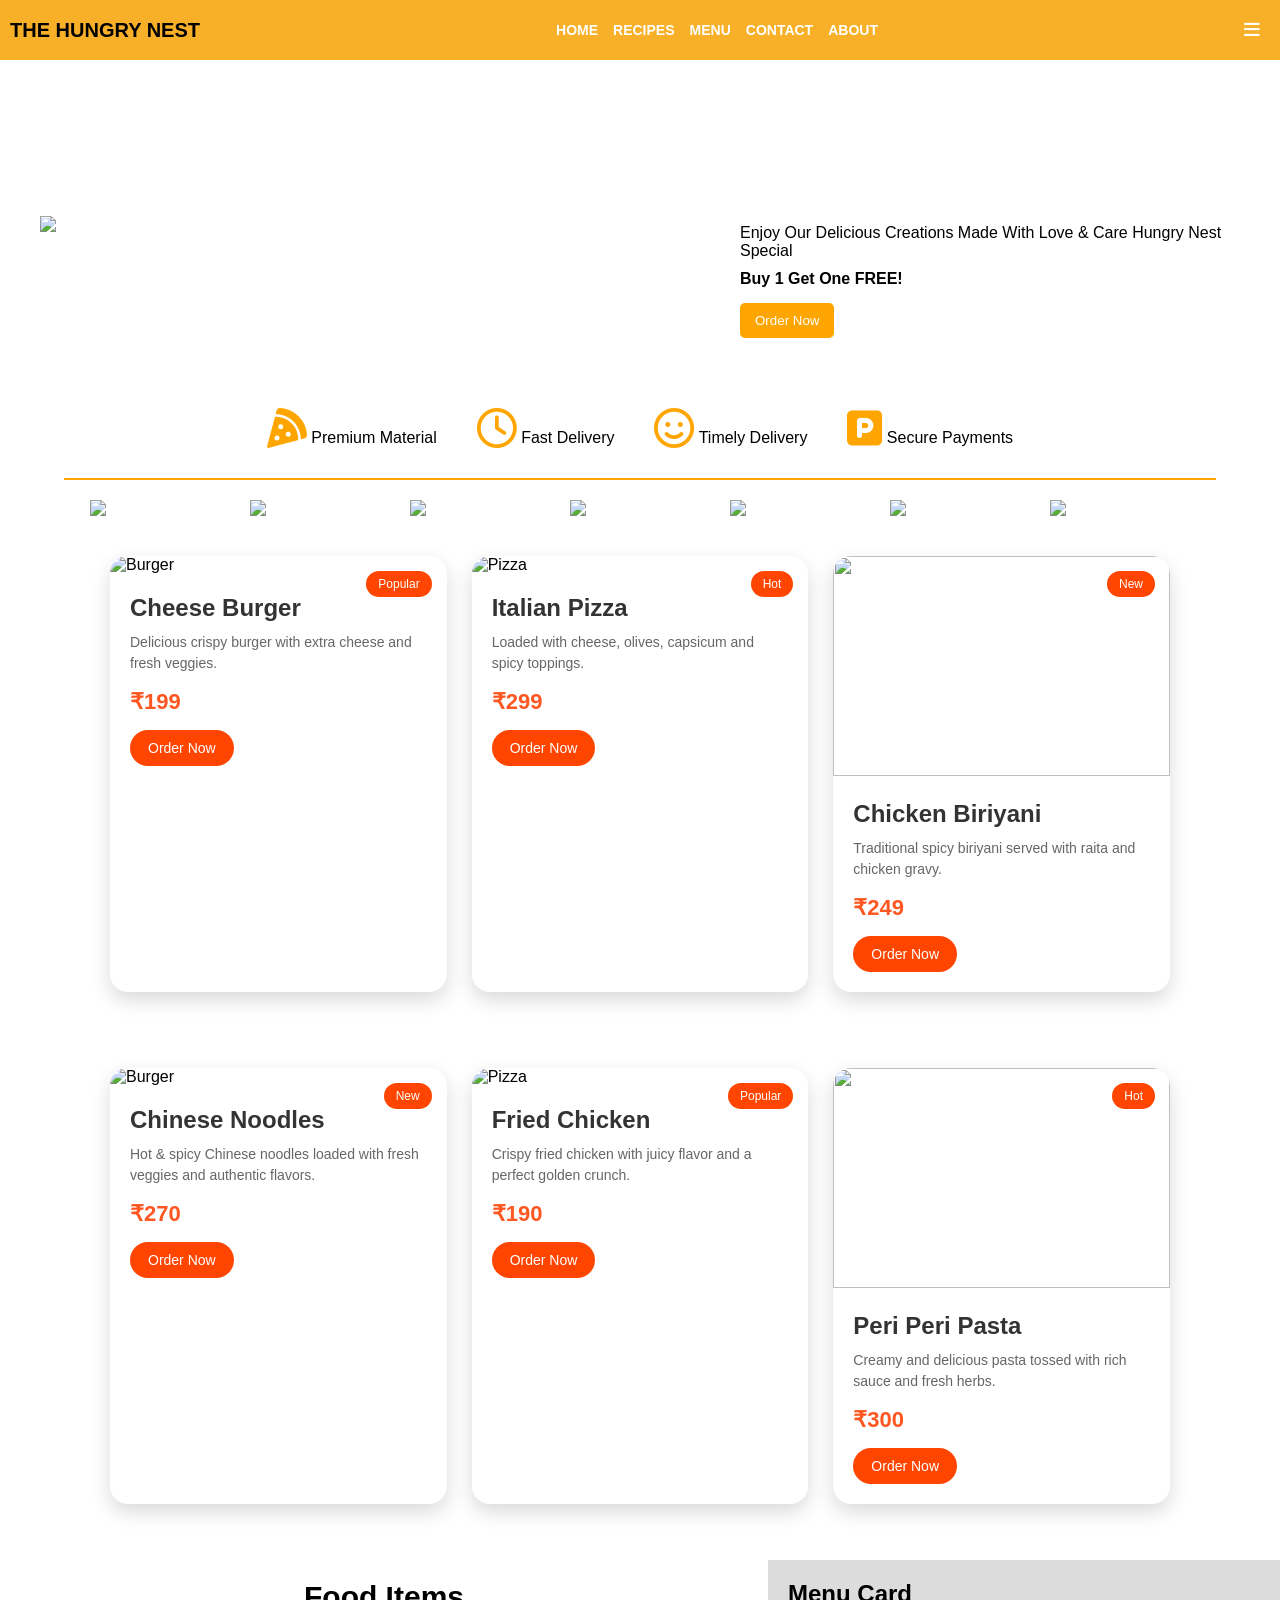
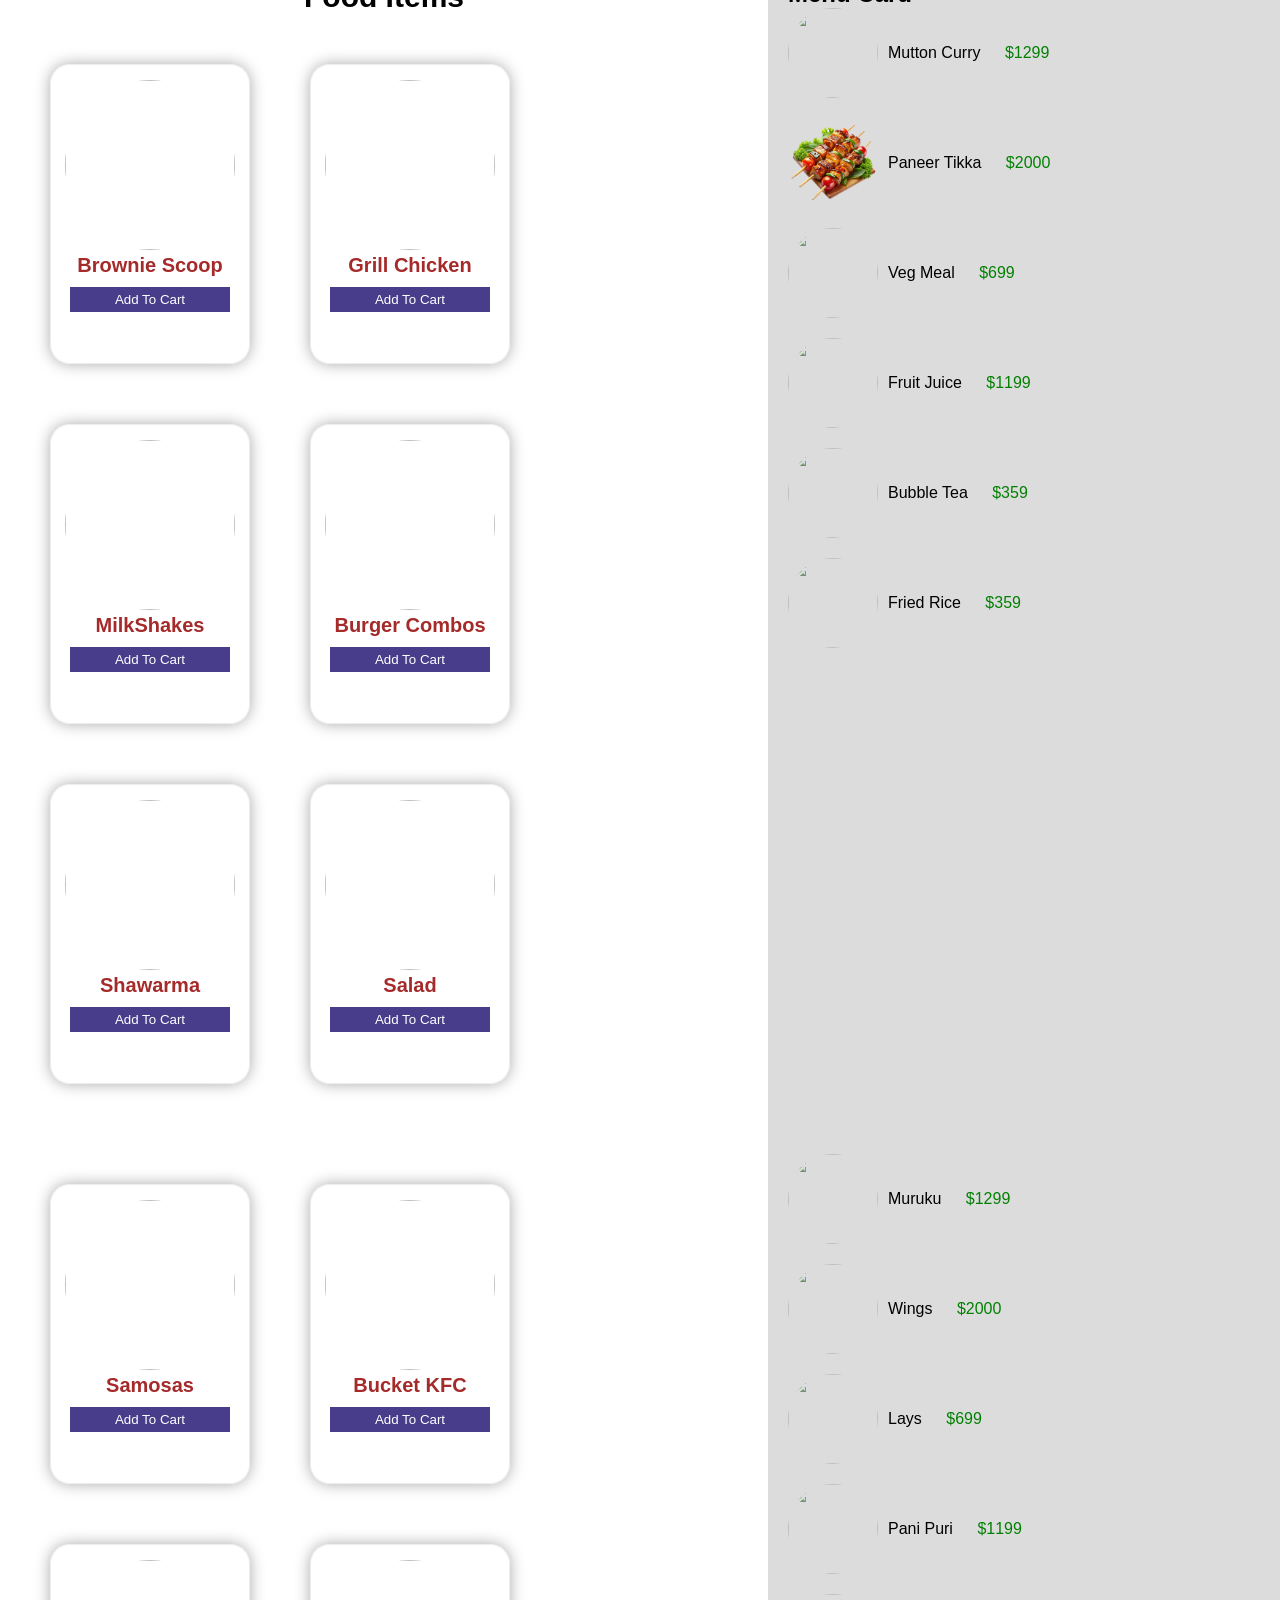
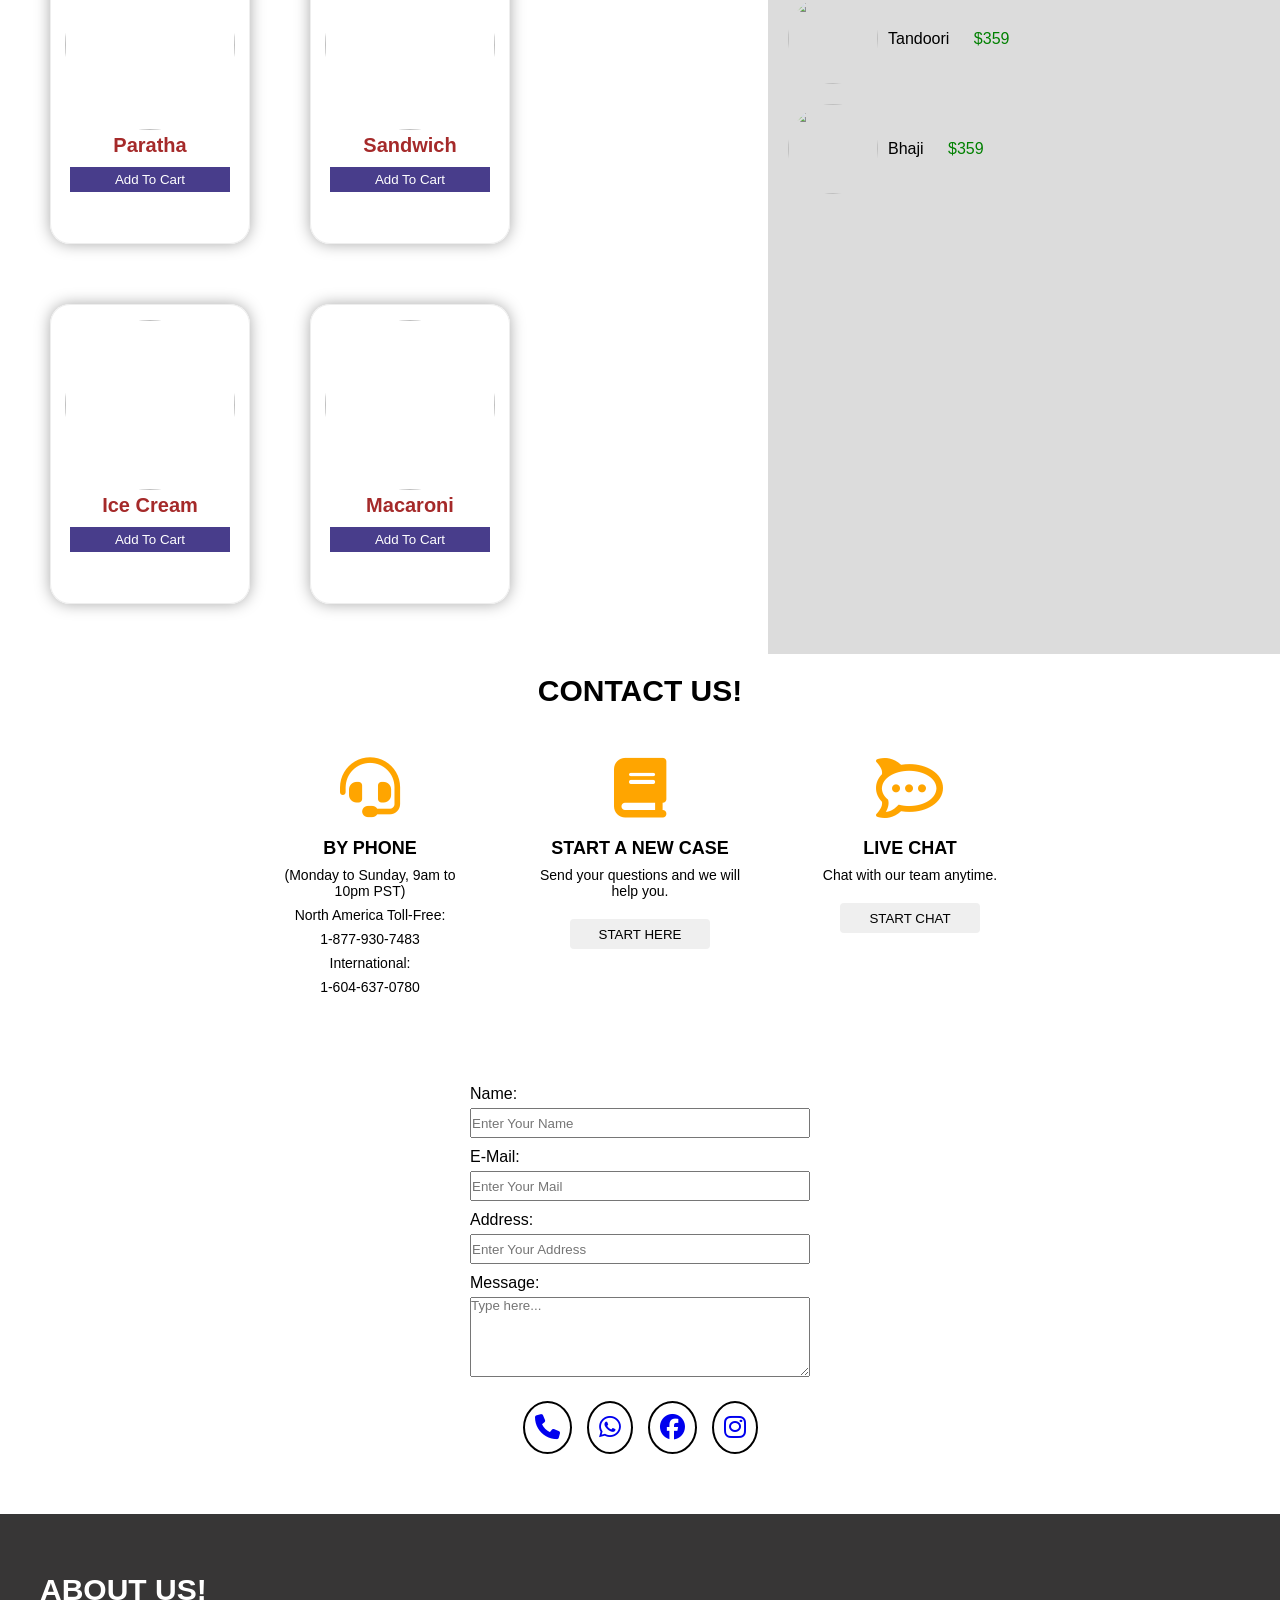
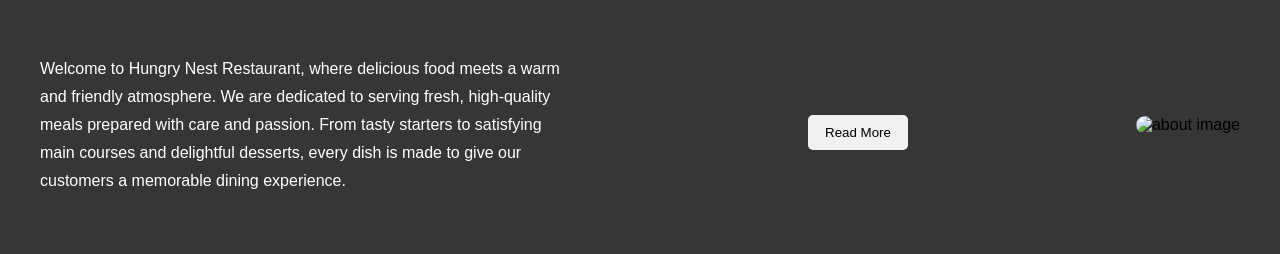
==== commit 1a9ab8a4: "first commit file" ====
--- a/index.html
+++ b/index.html
@@ -24,7 +24,7 @@
       <a href="#about"><h3>ABOUT</h3></a>
     </div>
 
-    <i class="fa-solid fa-bell icon"></i>
+    <!-- <i class="fa-solid fa-bell icon"></i>
 
     <select id="dash">
       <option>Open</option>
@@ -32,7 +32,7 @@
       <option>Location</option>
       <option>Call Now</option>
       <option>LogOut</option>
-    </select>
+    </select> -->
 
     <i class="fa-solid fa-bars icon"></i>
 
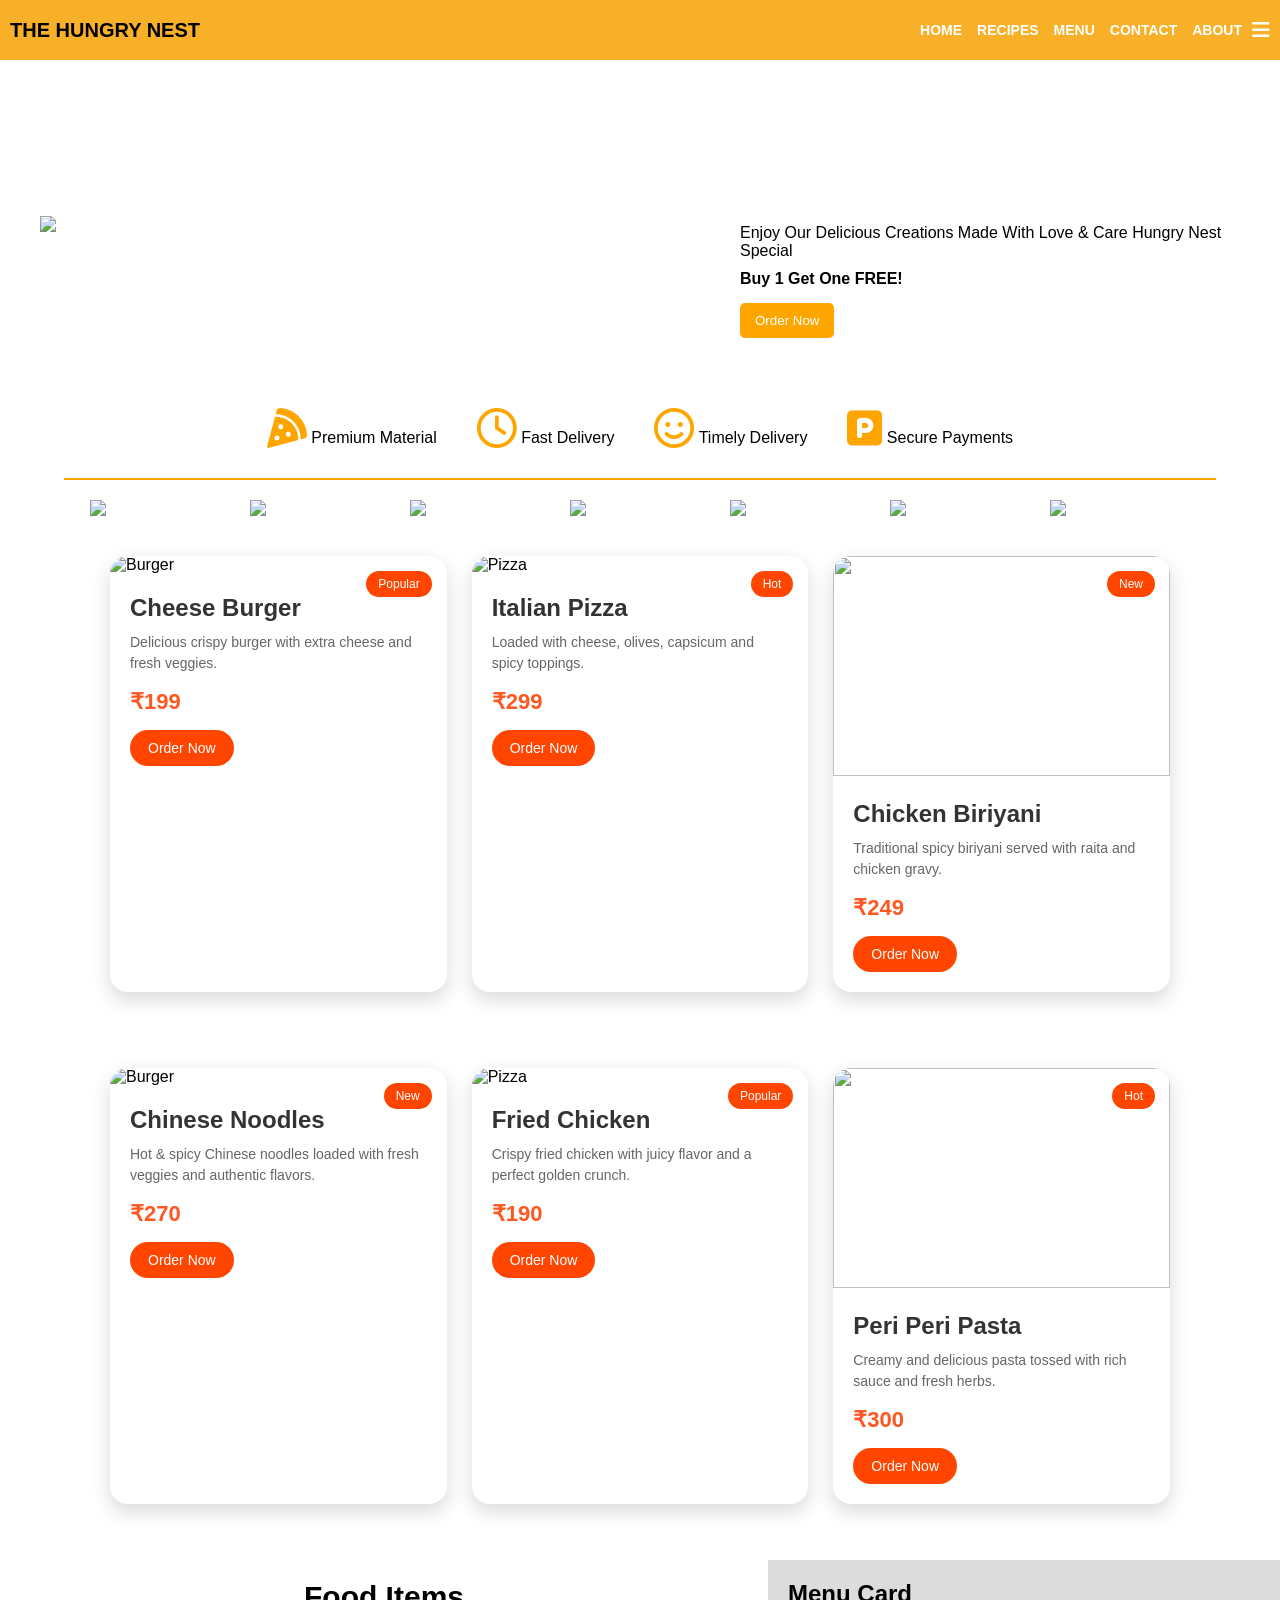
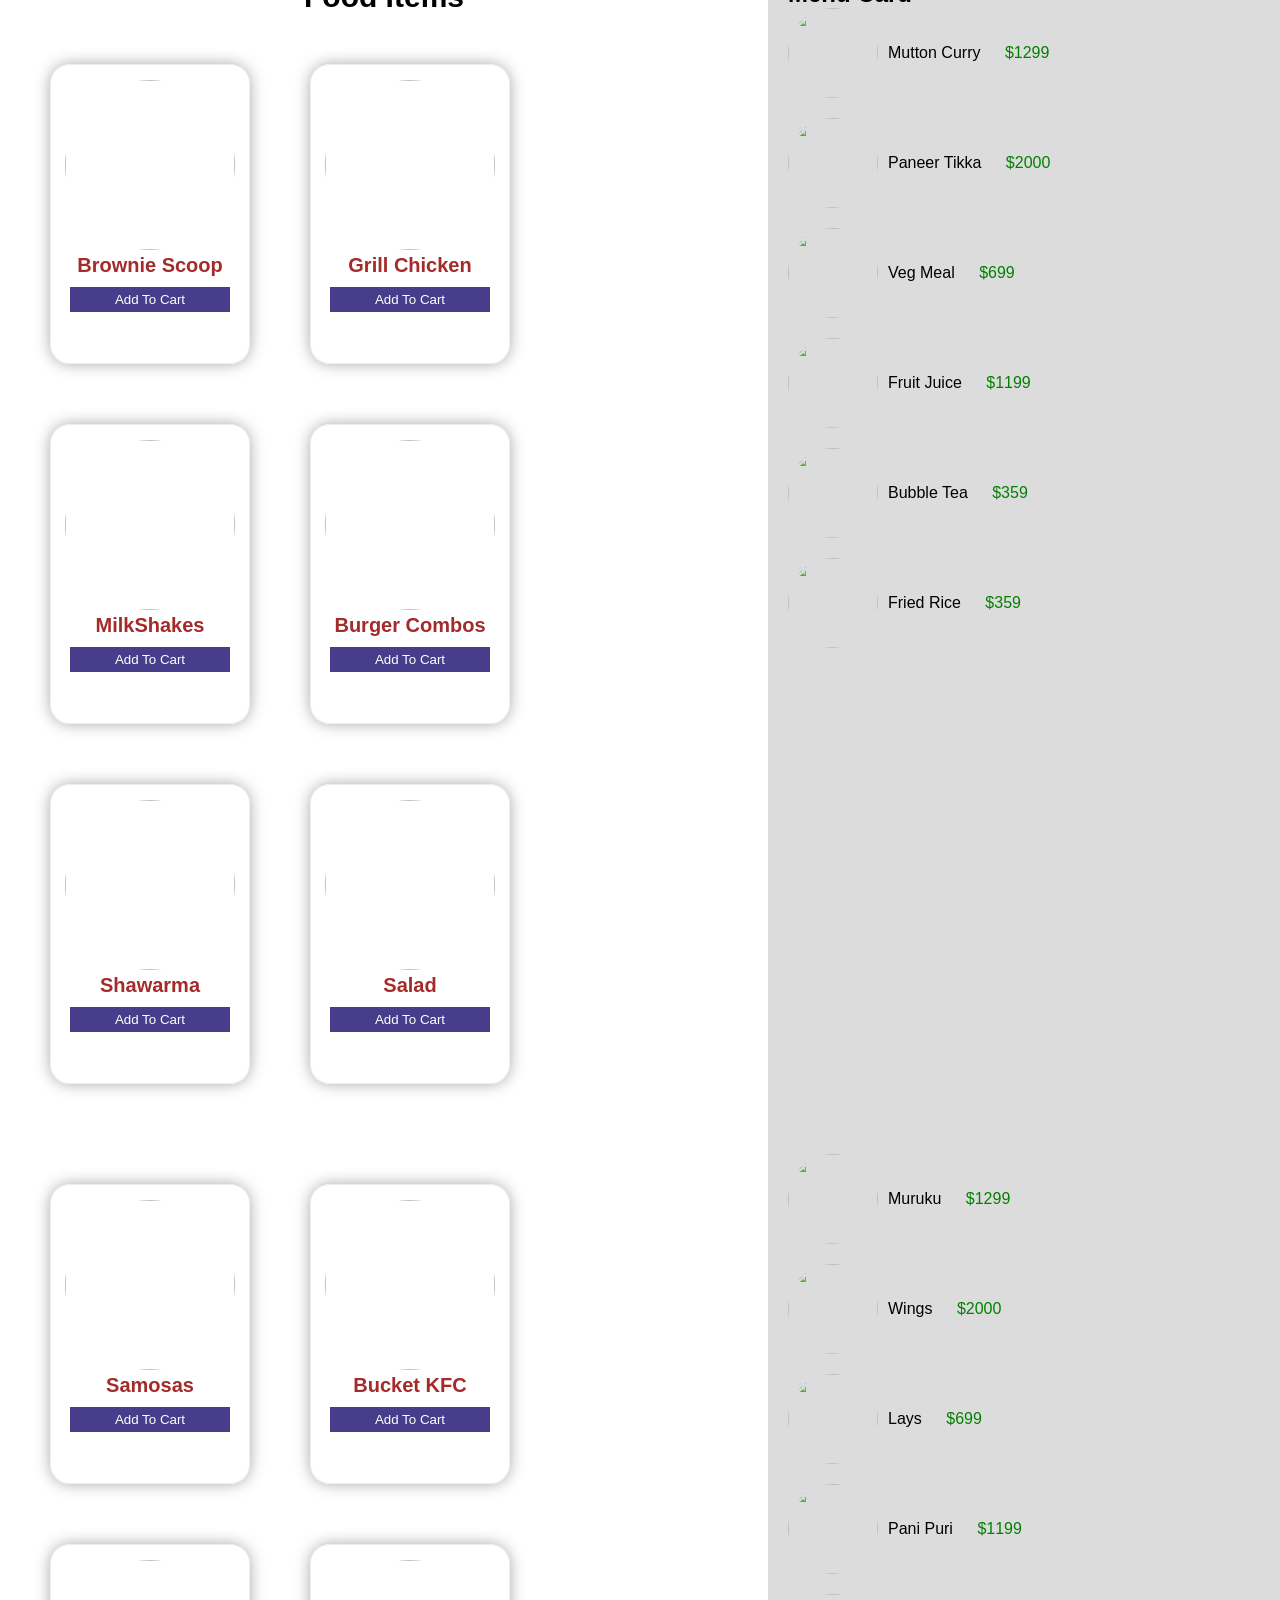
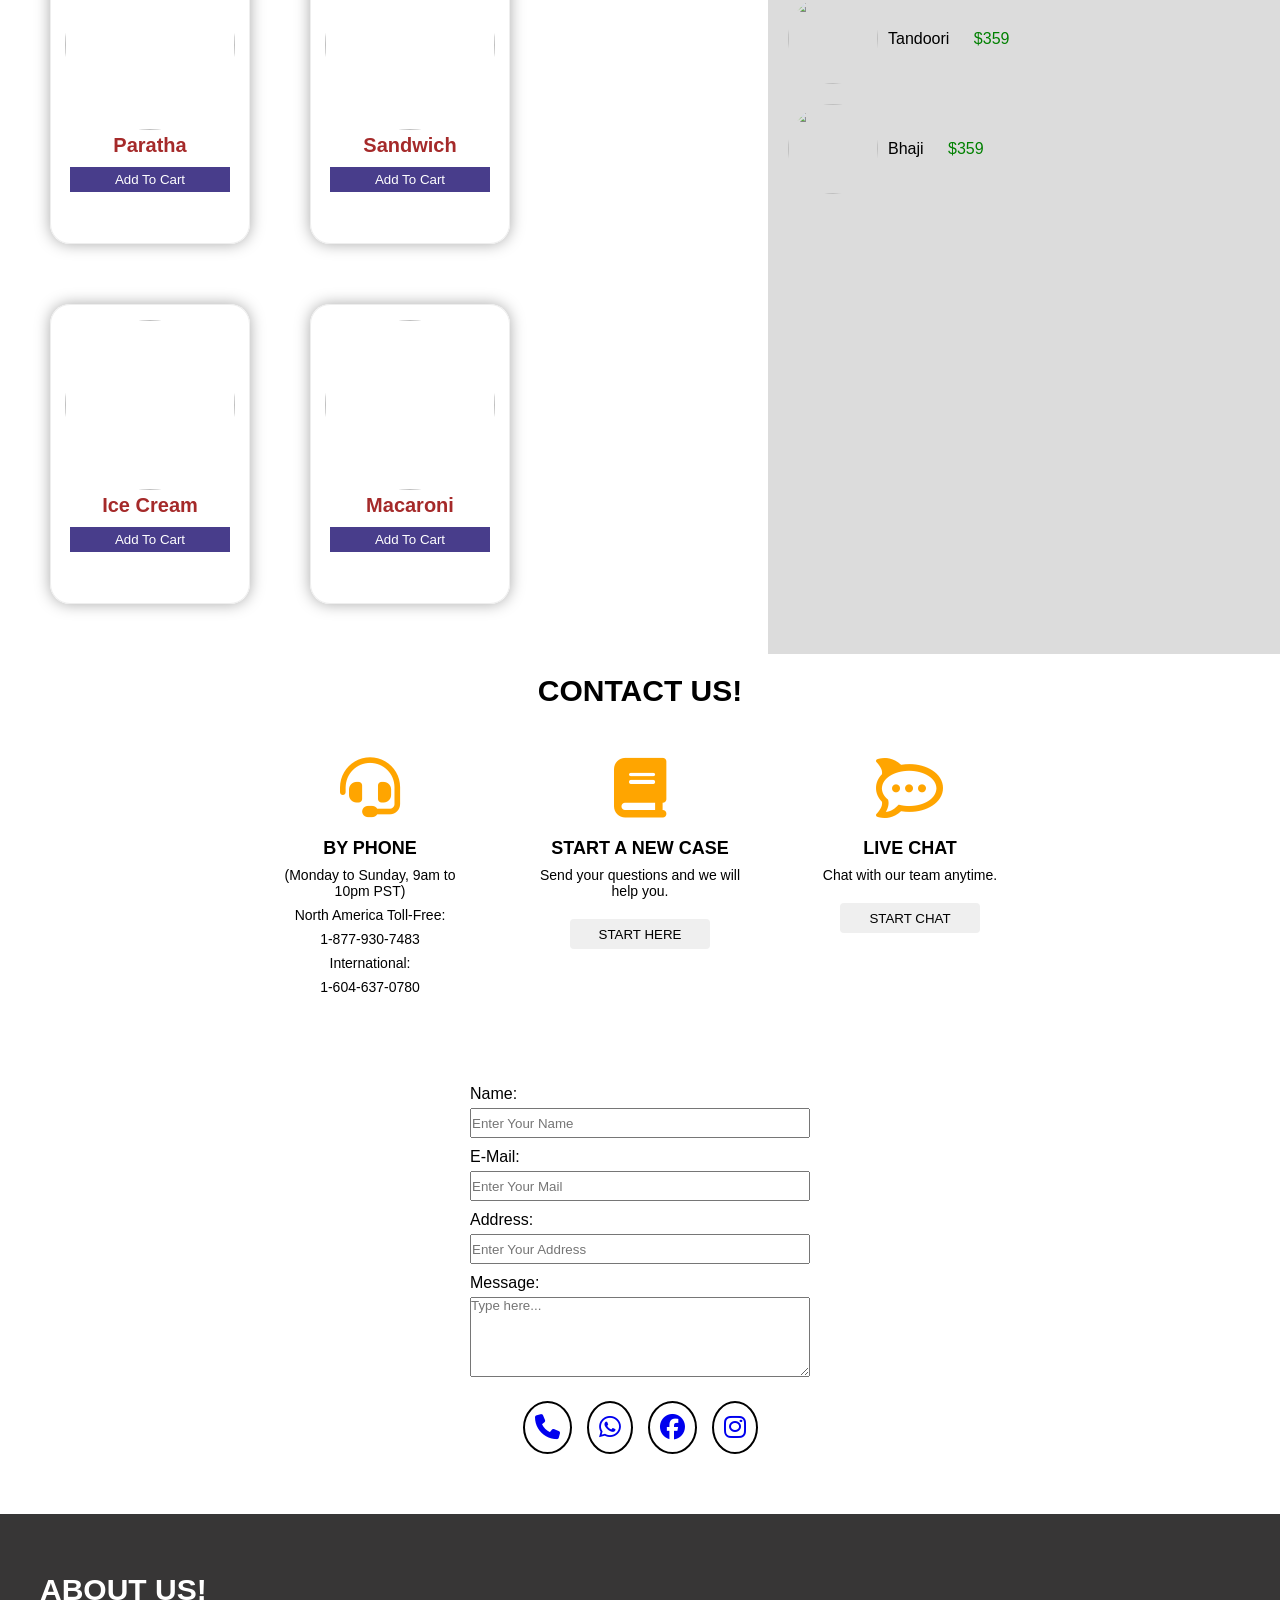
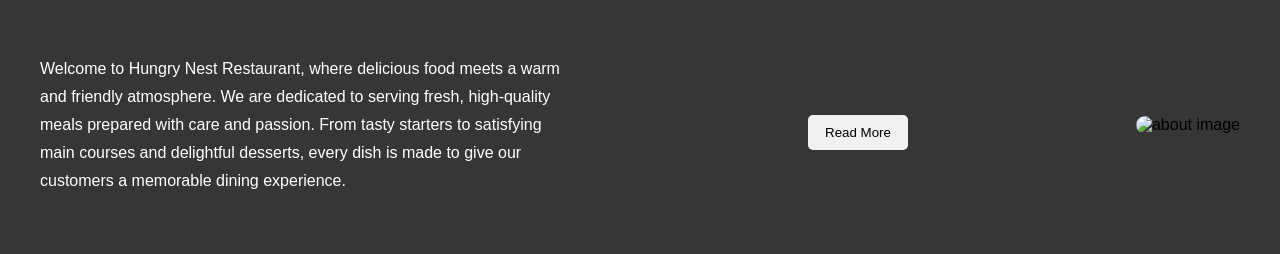
==== commit 8937f4b2: "First commit file" ====
--- a/index.html
+++ b/index.html
@@ -10,9 +10,8 @@
 <body>
 
 <div class="com">
-
-  <!-- NAVBAR -->
-  <nav class="topic">
+  
+   <!-- <nav class="topic">
 
     <h2 id="manage">THE HUNGRY NEST</h2>
 
@@ -24,19 +23,46 @@
       <a href="#about"><h3>ABOUT</h3></a>
     </div>
 
-    <!-- <i class="fa-solid fa-bell icon"></i>
-
     <select id="dash">
       <option>Open</option>
       <option>Review</option>
       <option>Location</option>
       <option>Call Now</option>
       <option>LogOut</option>
-    </select> -->
-
-    <i class="fa-solid fa-bars icon"></i>
-
-  </nav>
+    </select>
+    <i class="fa-solid fa-bars icon" ></i> 
+
+  </nav> -->
+
+  <nav class="topic">
+
+  <h2 id="manage">THE HUNGRY NEST</h2>
+
+  <div class="right-menu">
+
+    <div class="nav-links">
+      <a href="#home"><h3>HOME</h3></a>
+      <a href="#recipes"><h3>RECIPES</h3></a>
+      <a href="#menu"><h3>MENU</h3></a>
+      <a href="#contact"><h3>CONTACT</h3></a>
+      <a href="#about"><h3>ABOUT</h3></a>
+    </div>
+
+    <!-- 3 dash icon -->
+    <i class="fa-solid fa-bars icon" onclick="toggleMenu()"></i>
+
+    <!-- dropdown -->
+    <div class="dropdown" id="dropdownMenu">
+      <a href="#">Open</a>
+      <a href="#">Review</a>
+      <a href="#">Location</a>
+      <a href="#">Call Now</a>
+      <a href="#">LogOut</a>
+    </div>
+
+  </div>
+
+</nav>
 
   <!-- HERO -->
   <div class="hero">
@@ -249,7 +275,7 @@
       </div>
 
       <div class="cart-item">
-        <img src="./high-quality-mouth-watering-delicious-food-image-isolated-free-png.webp">
+        <img src="https://rosepng.com/wp-content/uploads/2025/08/s11728_paneer_isolated_on_white_background_-v_6-1_433dc1f1-7aca-45d8-b5df-fc556049777d_2-photoroom.png">
         <p>Paneer Tikka <span>$2000</span></p>
       </div>
 
@@ -301,7 +327,7 @@
       </div>
 
       <div class="box1">
-        <img src="https://static.vecteezy.com/system/resources/thumbnails/041/277/336/small_2x/ai-generated-sandwich-with-ham-cheese-tomatoes-and-lettuce-isolated-on-transparenhttps://static.vecteezy.com/system/resources/thumbnails/025/063/627/small_2x/ice-cream-sundae-with-ai-generated-free-png.png">
+        <img src="https://static.vecteezy.com/system/resources/thumbnails/041/277/407/small_2x/ai-generated-sandwich-with-ham-cheese-tomatoes-and-lettuce-isolated-on-transparent-background-png.png">
         <h1>Sandwich</h1>
         <button>Add To Cart</button>
       </div>
--- a/styles.css
+++ b/styles.css
@@ -13,7 +13,6 @@
   padding-top: 70px;
 }
 
-/* NAVBAR */
 .topic{
   width: 100%;
   height: 60px;
@@ -33,7 +32,14 @@
   color: black;
 }
 
-/* NAV LINKS */
+/* right side wrapper */
+.right-menu{
+  display: flex;
+  align-items: center;
+  gap: 10px;
+}
+
+/* desktop links */
 .nav-links{
   display: flex;
   gap: 15px;
@@ -48,21 +54,85 @@
   color: white;
 }
 
-/* ICONS */
+/* icon */
+.icon{
+  font-size: 20px;
+  color: white;
+  cursor: pointer;
+}
+
+/* dropdown */
+.dropdown{
+  position: absolute;
+  top: 60px;
+  right: 10px;
+  width: 160px;
+  background: rgb(249, 176, 41);
+  border-radius: 8px;
+  overflow: hidden;
+
+  display: none;
+  flex-direction: column;
+}
+
+.dropdown a{
+  padding: 10px;
+  text-decoration: none;
+  color: white;
+  border-bottom: 1px solid rgba(255,255,255,0.3);
+}
+
+.dropdown a:hover{
+  background: rgba(0,0,0,0.1);
+}
+
+.dropdown.show{
+  display: flex;
+}
+/* .topic{
+  width: 100%;
+  height: 60px;
+  display: flex;
+  align-items: center;
+  justify-content: space-between;
+  background: rgb(249, 176, 41);
+  position: fixed;
+  top: 0;
+  left: 0;
+  z-index: 1000;
+  padding: 0 10px;
+}
+ .topic h2{
+  font-size: 20px;
+  color: black;
+}
+
+.nav-links{
+  display: flex;
+  gap: 15px;
+}
+
+.nav-links a{
+  text-decoration: none;
+}
+
+.nav-links h3{
+  font-size: 14px;
+  color: white;
+}
 .icon{
   font-size: 18px;
   color: white;
   margin: 0 10px;
 }
 
-/* SELECT */
 #dash{
   border: none;
   background: orange;
   color: white;
   padding: 3px 8px;
   border-radius: 10px;
-}
+}  */
 
 /* HERO SECTION */
 .hero{
@@ -621,4 +691,5 @@
     text-align: center;
   }
 
-}+}
+
